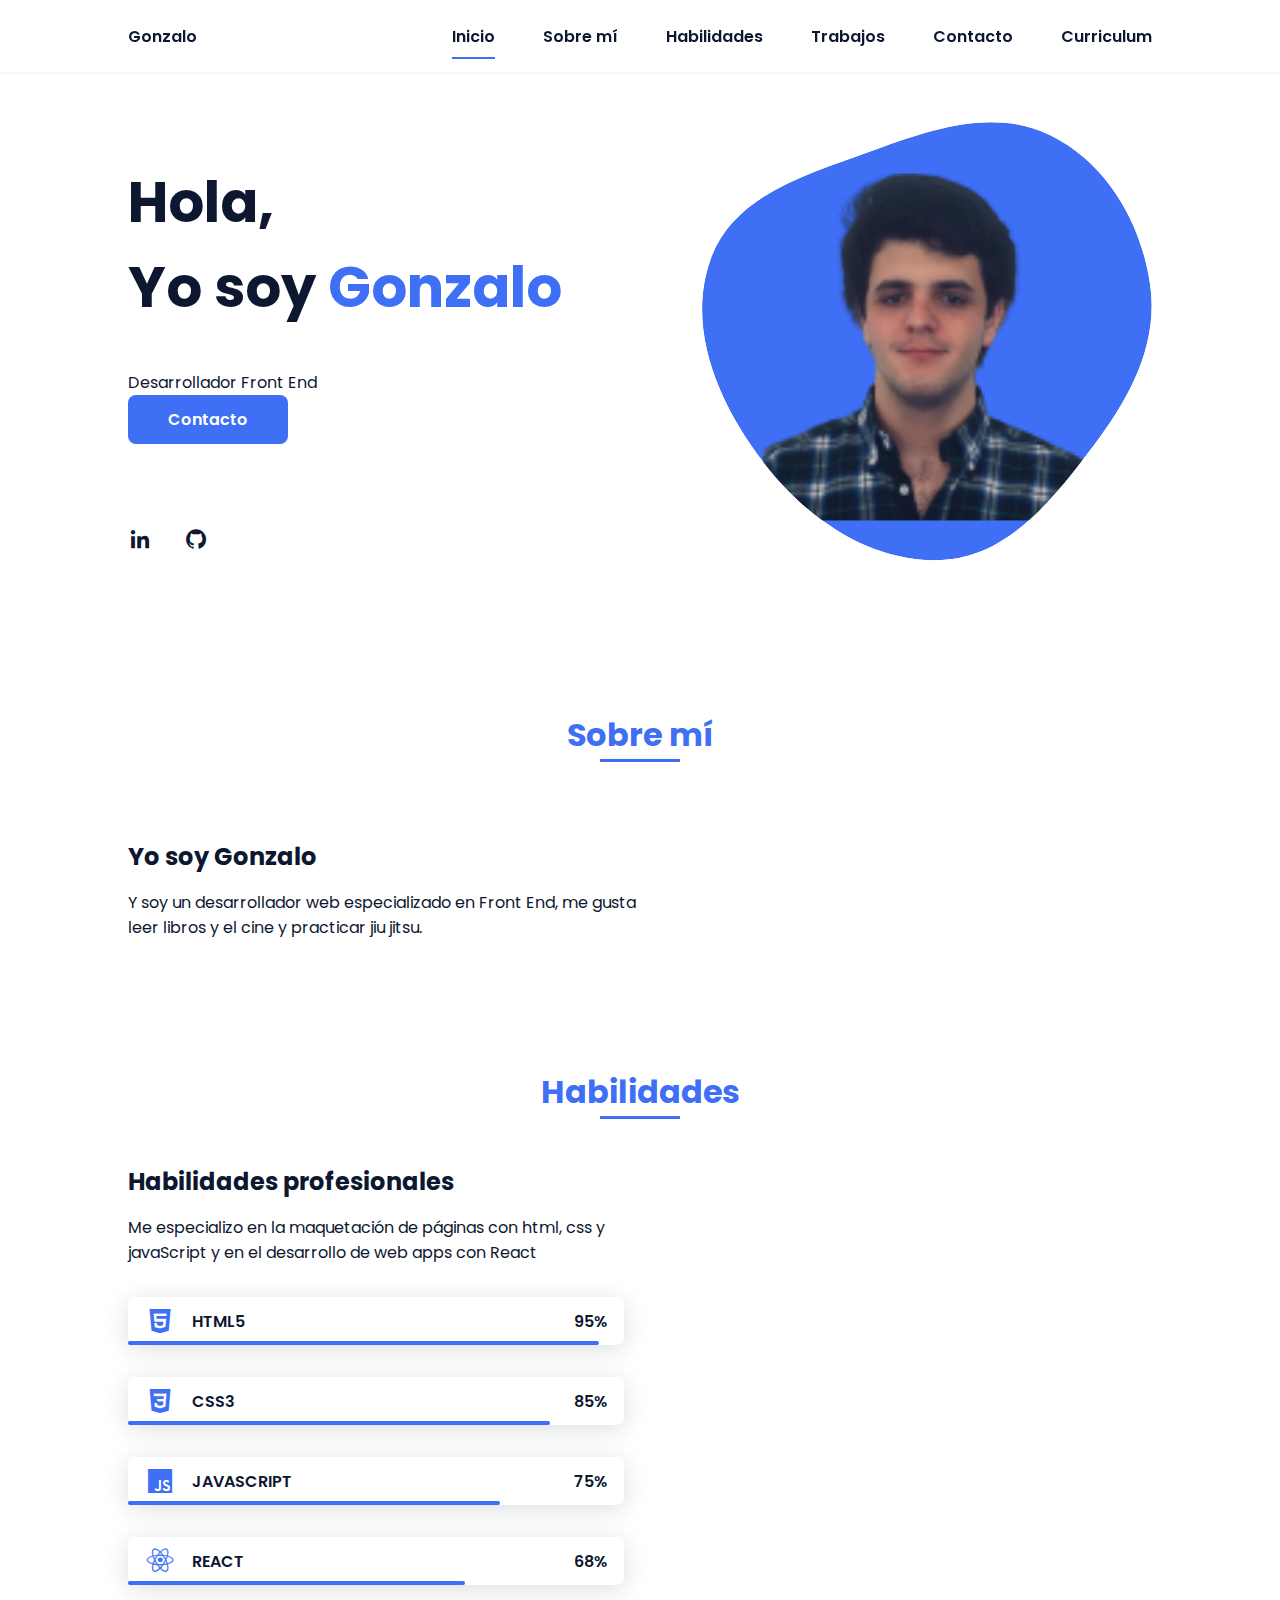
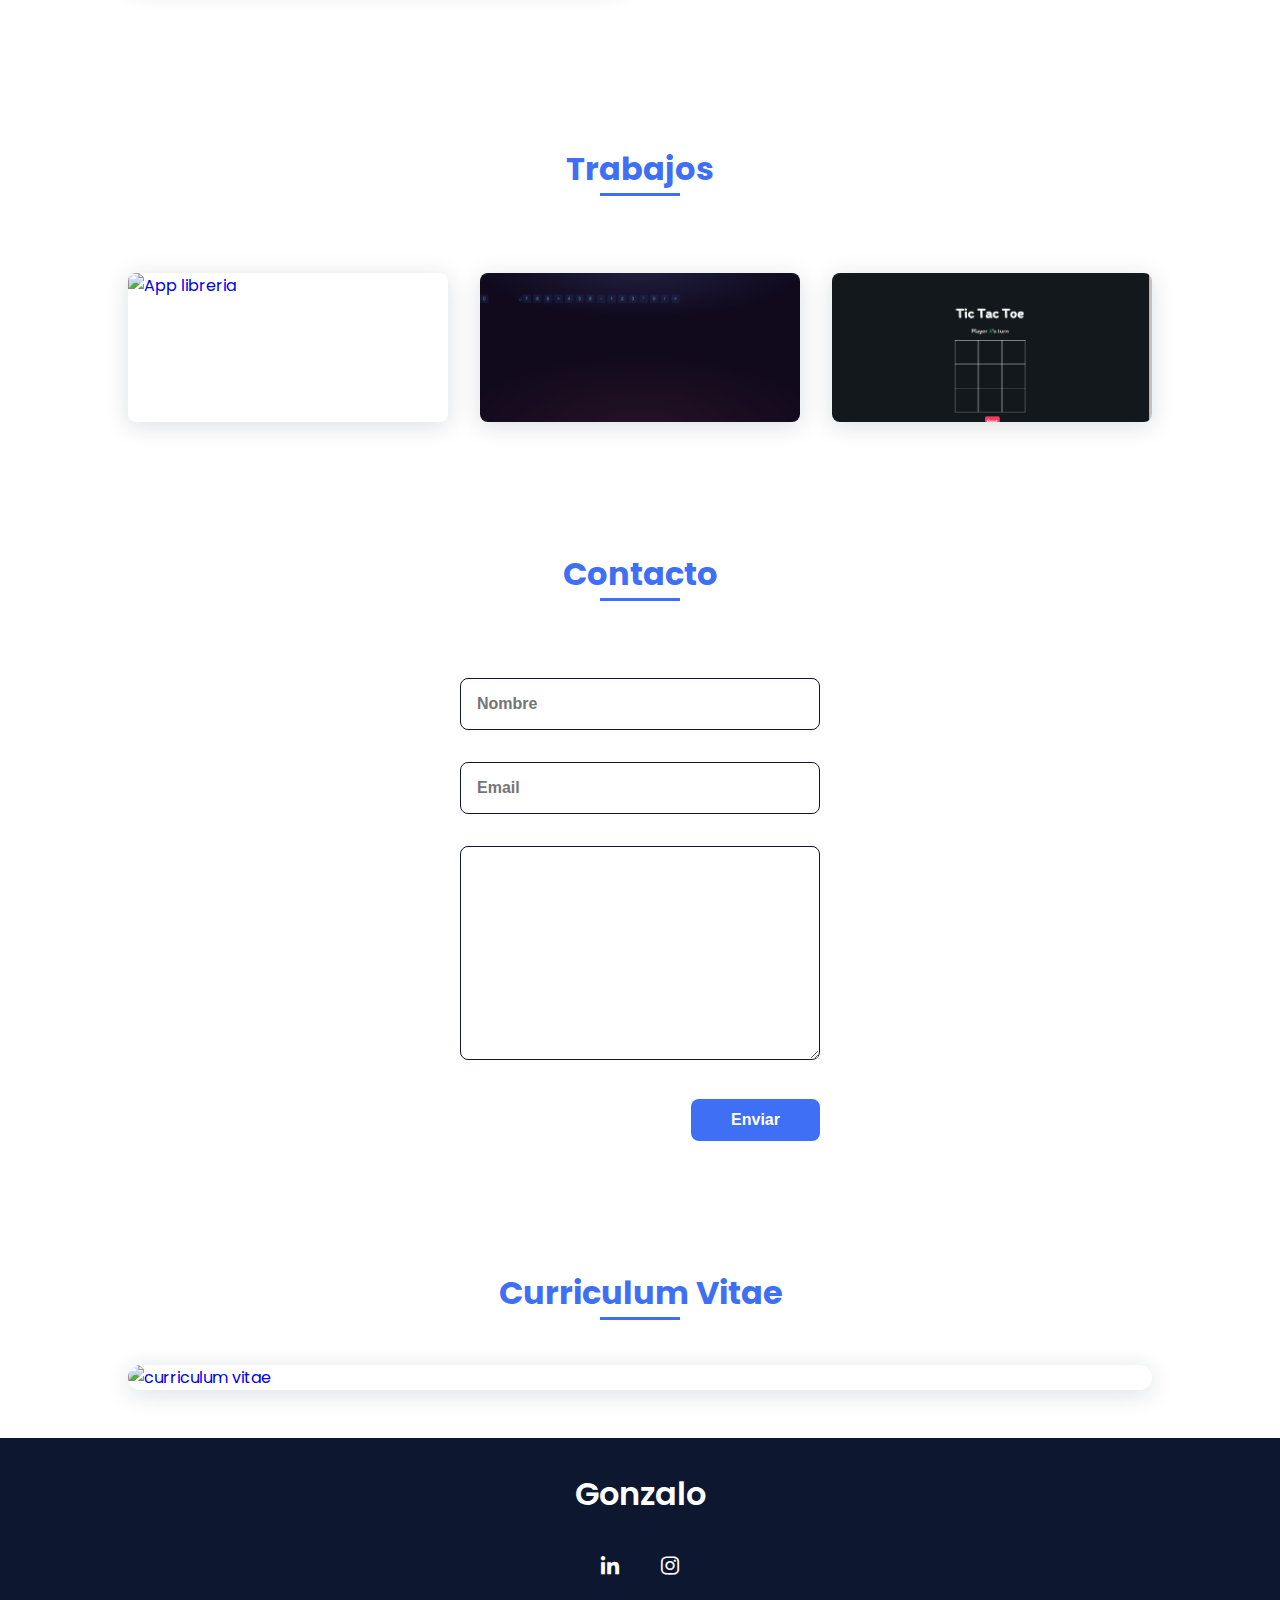
==== index.html @ 21d31436 "Update index.html" ====
<!DOCTYPE html>
<html lang="en">
    <head>
        <meta charset="UTF-8">
        <meta name="viewport" content="width=device-width, initial-scale=1.0">
        <link rel="stylesheet" href="CSS/style.css">
        <link href='https://cdn.jsdelivr.net/npm/boxicons@2.0.5/css/boxicons.min.css' rel='stylesheet'>
        <title>Portfolio Gonzalo Diez</title>
    </head>
    <body>
        <header class="l-header">
            <nav class="nav bd-grid">
                <div>
                    <a href="#" class="nav__logo">Gonzalo</a>
                </div>

                <div class="nav__menu" id="nav-menu">
                    <ul class="nav__list">
                        <li class="nav__item"><a href="#home" class="nav__link active">Inicio</a></li>
                        <li class="nav__item"><a href="#about" class="nav__link">Sobre mí</a></li>
                        <li class="nav__item"><a href="#skills" class="nav__link">Habilidades</a></li>
                        <li class="nav__item"><a href="#work" class="nav__link">Trabajos</a></li>
                        <li class="nav__item"><a href="#contact" class="nav__link">Contacto</a></li>
                        <li class="nav__item"><a href="#curriculum" class="nav__link">Curriculum</a></li>
                    </ul>
                </div>

                <div class="nav__toggle" id="nav-toggle">
                    <i class='bx bx-menu'></i>
                </div>
            </nav>
        </header>

        <main class="l-main">
            <section class="home bd-grid" id="home">
                <div class="home__data">
                    <h1 class="home__title">Hola,<br>Yo soy<span class="home__title-color"> Gonzalo</h1>
                        <p>Desarrollador Front End</p>

                    <a href="#" class="button">Contacto</a>
                </div>

                <div class="home__social">
                    <a href="https://www.linkedin.com/in/gonzalo-juan-diez-7188851a5/" class="home__social-icon"><i class='bx bxl-linkedin'></i></a>
                    <a href="https://github.com/Gonzalo-diez" class="home__social-icon"><i class='bx bxl-github' ></i></a>
                </div>

                <div class="home__img">
                    <svg class="home__blob" viewBox="0 0 479 467">
                        <mask id="mask0" mask-type="alpha">
                            <path d="M9.19024 145.964C34.0253 76.5814 114.865 54.7299 184.111 29.4823C245.804 6.98884 311.86 -14.9503 370.735 14.143C431.207 44.026 467.948 107.508 477.191 174.311C485.897 237.229 454.931 294.377 416.506 344.954C373.74 401.245 326.068 462.801 255.442 466.189C179.416 469.835 111.552 422.137 65.1576 361.805C17.4835 299.81 -17.1617 219.583 9.19024 145.964Z"/>
                        </mask>
                        <g mask="url(#mask0)">
                            <path d="M9.19024 145.964C34.0253 76.5814 114.865 54.7299 184.111 29.4823C245.804 6.98884 311.86 -14.9503 370.735 14.143C431.207 44.026 467.948 107.508 477.191 174.311C485.897 237.229 454.931 294.377 416.506 344.954C373.74 401.245 326.068 462.801 255.442 466.189C179.416 469.835 111.552 422.137 65.1576 361.805C17.4835 299.81 -17.1617 219.583 9.19024 145.964Z"/>
                            <image class="home__blob-img" x="65" y="55" href="../img/perfil-removebg-preview.png"/>
                            <image class="home__blob-img" x="65" y="55" href="./img/perfil-removebg-preview.png"/>
                        </g>
                    </svg>
                </div>
            </section>

            <section class="about section " id="about">
                <h2 class="section-title">Sobre mí</h2>

                <div class="about__container bd-grid"> 
                    <div>
                        <h2 class="about__subtitle">Yo soy Gonzalo</h2>
                        <p class="about__text">Y soy un desarrollador web especializado en Front End, me gusta leer libros y el cine y practicar jiu jitsu.</p>           
                    </div>                                   
                </div>
            </section>

            <section class="skills section" id="skills">
                <h2 class="section-title">Habilidades</h2>

                <div class="skills__container bd-grid">          
                    <div>
                        <h2 class="skills__subtitle">Habilidades profesionales</h2>
                        <p class="skills__text">Me especializo en la maquetación de páginas con html, css y javaScript y en el desarrollo de web apps con React</p>
                        <div class="skills__data">
                            <div class="skills__names">
                                <i class='bx bxl-html5 skills__icon'></i>
                                <span class="skills__name">HTML5</span>
                            </div>
                            <div class="skills__bar skills__html">

                            </div>
                            <div>
                                <span class="skills__percentage">95%</span>
                            </div>
                        </div>
                        <div class="skills__data">
                            <div class="skills__names">
                                <i class='bx bxl-css3 skills__icon'></i>
                                <span class="skills__name">CSS3</span>
                            </div>
                            <div class="skills__bar skills__css">
                                
                            </div>
                            <div>
                                <span class="skills__percentage">85%</span>
                            </div>
                        </div>
                        <div class="skills__data">
                            <div class="skills__names">
                                <i class='bx bxl-javascript skills__icon' ></i>
                                <span class="skills__name">JAVASCRIPT</span>
                            </div>
                            <div class="skills__bar skills__js">
                                
                            </div>
                            <div>
                                <span class="skills__percentage">75%</span>
                            </div>
                        </div>
                        <div class="skills__data">
                            <div class="skills__names">
                                <i class='bx bxl-react skills__icon' ></i>
                                <span class="skills__name">REACT</span>
                            </div>
                            <div class="skills__bar skills__react">
                                
                            </div>
                            <div>
                                <span class="skills__percentage">68%</span>
                            </div>
                        </div>
                    </div>
                    
                    <div>              
                        <img src="assets/img/work3.jpg" alt="" class="skills__img">
                    </div>
                </div>
            </section>

            <section class="work section" id="work">
                <h2 class="section-title">Trabajos</h2>

                <div class="work__container bd-grid">
                    <a href="https://github.com/Gonzalo-diez/proyecto-app-libreria" class="work__img">
                        <img src="./img/gifApp.gif" alt="App libreria">
                    </a>
                    <a href="https://github.com/Gonzalo-diez/calculadora" class="work__img">
                        <img src="./img/calculadora.gif" alt="Calculadora">
                    </a>
                    <a href="https://github.com/Gonzalo-diez/tateti" class="work__img">
                        <img src="./img/tateti.gif" alt="Ta-te-ti">
                    </a>
                </div>
            </section>

            <section class="contact section" id="contact">
                <h2 class="section-title">Contacto</h2>

                <div class="contact__container bd-grid">
                    <form class="contact__form" id="contactForm" action="https://formspree.io/f/mqknrzdb" method="POST">
                        <input id="nombre" name="name" type="text" placeholder="Nombre" class="contact__input" required>
                        <input id="email" name="email" type="mail" placeholder="Email" class="contact__input" required>
                        <textarea name="msgContent" id="msgContent" cols="0" rows="10" class="contact__input" required></textarea>
                        <input type="submit" value="Enviar" class="contact__button button">
                    </form>
                </div>
            </section>

            <section class="curriculum section" id="curriculum">
                <h2 class="section-title">Curriculum Vitae</h2>

                <div class="cv__container bd-grid">
                    <a download="cv" href="./curriculum/CV Gonzalo Diez (5).pdf" class="cv__img">
                        <img src="./img/CV Gonzalo Diez.png" alt="curriculum vitae">
                    </a>
                </div>
            </section>
        </main>

        <footer class="footer">
            <p class="footer__title">Gonzalo</p>
            <div class="footer__social">
                <a href="https://www.linkedin.com/in/gonzalo-juan-diez-7188851a5/" class="footer__icon"><i class="bx bxl-linkedin" ></i></a>
                <a href="https://www.instagram.com/gonzalodiezbuch/?hl=es-la" class="footer__icon"><i class="bx bxl-instagram" ></i></a>
            </div>
        </footer>
    </body>
    <script src="https://unpkg.com/scrollreveal"></script>
    <script src="JS/main.js"></script>
</html>
---- CSS/style.css ----
/*===== GOOGLE FONTS =====*/
@import url("https://fonts.googleapis.com/css2?family=Poppins:wght@400;600;700&display=swap");
/*===== VARIABLES CSS =====*/
:root {
  --header-height: 3rem;
  --font-semi: 600;
  /*===== Colores =====*/
  /*Purpura 260 - Rojo 355 - Azul 224 - Rosa 340*/
  /* HSL color mode */
  --hue-color: 224;
  --first-color: hsl(var(--hue-color), 89%, 60%);
  --second-color: hsl(var(--hue-color), 56%, 12%);
  /*===== Fuente y tipografia =====*/
  --body-font: 'Poppins', sans-serif;
  --big-font-size: 2rem;
  --h2-font-size: 1.25rem;
  --normal-font-size: .938rem;
  --smaller-font-size: .75rem;
  /*===== Margenes =====*/
  --mb-2: 1rem;
  --mb-4: 2rem;
  --mb-5: 2.5rem;
  --mb-6: 3rem;
  /*===== z index =====*/
  --z-back: -10;
  --z-fixed: 100;
}

@media screen and (min-width: 968px) {
  :root {
    --big-font-size: 3.5rem;
    --h2-font-size: 2rem;
    --normal-font-size: 1rem;
    --smaller-font-size: .875rem;
  }
}

/*===== BASE =====*/
*, ::before, ::after {
  box-sizing: border-box;
}

html {
  scroll-behavior: smooth;
}

body {
  margin: var(--header-height) 0 0 0;
  font-family: var(--body-font);
  font-size: var(--normal-font-size);
  color: var(--second-color);
}

h1, h2, p {
  margin: 0;
}

ul {
  margin: 0;
  padding: 0;
  list-style: none;
}

a {
  text-decoration: none;
}

img {
  max-width: 100%;
  height: auto;
  display: block;
}

/*===== CLASS CSS ===== */
.section-title {
  position: relative;
  font-size: var(--h2-font-size);
  color: var(--first-color);
  margin-top: var(--mb-2);
  margin-bottom: var(--mb-4);
  text-align: center;
}

.section-title::after {
  position: absolute;
  content: '';
  width: 64px;
  height: 0.18rem;
  left: 0;
  right: 0;
  margin: auto;
  top: 2rem;
  background-color: var(--first-color);
}

.section {
  padding-top: 3rem;
  padding-bottom: 2rem;
}

/*===== LAYOUT =====*/
.bd-grid {
  max-width: 1024px;
  display: grid;
  margin-left: var(--mb-2);
  margin-right: var(--mb-2);
}

.l-header {
  width: 100%;
  position: fixed;
  top: 0;
  left: 0;
  z-index: var(--z-fixed);
  background-color: #fff;
  box-shadow: 0 1px 4px rgba(146, 161, 176, 0.15);
}

/*===== NAV =====*/
.nav {
  height: var(--header-height);
  display: flex;
  justify-content: space-between;
  align-items: center;
  font-weight: var(--font-semi);
}

@media screen and (max-width: 767px) {
  .nav__menu {
    position: fixed;
    top: var(--header-height);
    right: -100%;
    width: 80%;
    height: 100%;
    padding: 2rem;
    background-color: var(--second-color);
    transition: .5s;
  }
}

.nav__item {
  margin-bottom: var(--mb-4);
}

.nav__link {
  position: relative;
  color: #fff;
}

.nav__link:hover {
  position: relative;
}

.nav__link:hover::after {
  position: absolute;
  content: '';
  width: 100%;
  height: 0.18rem;
  left: 0;
  top: 2rem;
  background-color: var(--first-color);
}

.nav__logo {
  color: var(--second-color);
}

.nav__toggle {
  color: var(--second-color);
  font-size: 1.5rem;
  cursor: pointer;
}

/*Active menu*/
.active::after {
  position: absolute;
  content: '';
  width: 100%;
  height: 0.18rem;
  left: 0;
  top: 2rem;
  background-color: var(--first-color);
}

/*=== Show menu ===*/
.show {
  right: 0;
}

/*===== HOME =====*/
.home {
  position: relative;
  row-gap: 5rem;
  padding: 4rem 0 5rem;
}

.home__data {
  align-self: center;
}

.home__title {
  font-size: var(--big-font-size);
  margin-bottom: var(--mb-5);
}

.home__title-color {
  color: var(--first-color);
}

.home__social {
  display: flex;
  flex-direction: column;
}

.home__social-icon {
  width: max-content;
  margin-bottom: var(--mb-2);
  font-size: 1.5rem;
  color: var(--second-color);
}

.home__social-icon:hover {
  color: var(--first-color);
}

.home__img {
  position: absolute;
  right: 0;
  bottom: 0;
  width: 260px;
}

.home__blob {
  fill: var(--first-color);
}

.home__blob-img {
  width: 360px;
}

/*BUTTONS*/
.button {
  display: inline-block;
  background-color: var(--first-color);
  color: #fff;
  padding: .75rem 2.5rem;
  font-weight: var(--font-semi);
  border-radius: .5rem;
  transition: .3s;
}

.button:hover {
  box-shadow: 0px 10px 36px rgba(0, 0, 0, 0.15);
}

/* ===== ABOUT =====*/
.about__container {
  row-gap: 2rem;
  text-align: center;
}

.about__subtitle {
  margin-bottom: var(--mb-2);
}

/* ===== SKILLS =====*/
.skills__container {
  row-gap: 2rem;
  text-align: center;
}

.skills__subtitle {
  margin-bottom: var(--mb-2);
}

.skills__text {
  margin-bottom: var(--mb-4);
}

.skills__data {
  display: flex;
  justify-content: space-between;
  align-items: center;
  position: relative;
  font-weight: var(--font-semi);
  padding: .5rem 1rem;
  margin-bottom: var(--mb-4);
  border-radius: .5rem;
  box-shadow: 0px 4px 25px rgba(14, 36, 49, 0.15);
}

.skills__icon {
  font-size: 2rem;
  margin-right: var(--mb-2);
  color: var(--first-color);
}

.skills__names {
  display: flex;
  align-items: center;
}

.skills__bar {
  position: absolute;
  left: 0;
  bottom: 0;
  background-color: var(--first-color);
  height: .25rem;
  border-radius: .5rem;
  z-index: var(--z-back);
}

.skills__html {
  width: 95%;
}

.skills__css {
  width: 85%;
}

.skills__js {
  width: 75%;
}

.skills__react {
  width: 68%;
}

.skills__img {
  border-radius: .5rem;
}

/* ===== WORK =====*/
.work__container {
  row-gap: 2rem;
}

.work__img {
  box-shadow: 0px 4px 25px rgba(14, 36, 49, 0.15);
  border-radius: .5rem;
  overflow: hidden;
}

.work__img img {
  transition: 1s;
}

.work__img img:hover {
  transform: scale(1.1);
}

/* ===== CONTACTO ====*/
.contact__input {
  width: 100%;
  font-size: var(--normal-font-size);
  font-weight: var(--font-semi);
  padding: 1rem;
  border-radius: .5rem;
  border: 1.5px solid var(--second-color);
  outline: none;
  margin-bottom: var(--mb-4);
}

.contact__button {
  display: block;
  border: none;
  outline: none;
  font-size: var(--normal-font-size);
  cursor: pointer;
  margin-left: auto;
}

/* ===== CURRICULUM =====*/
.cv__container {
  row-gap: 2rem;
}

.cv__img img {
  box-shadow: 0px 4px 25px rgba(14, 36, 49, 0.15);
  border-radius: .8rem;
  overflow: hidden;
  transition: 1s;
  display: block;
  margin-left: auto;
  margin-right: auto;
}

.cv__img img:hover {
  transform: scale(1.1);
}

/* ===== FOOTER =====*/
.footer {
  background-color: var(--second-color);
  color: #fff;
  text-align: center;
  font-weight: var(--font-semi);
  padding: 2rem 0;
}

.footer__title {
  font-size: 2rem;
  margin-bottom: var(--mb-4);
}

.footer__social {
  margin-bottom: var(--mb-4);
}

.footer__icon {
  font-size: 1.5rem;
  color: #fff;
  margin: 0 var(--mb-2);
}

.footer__copy {
  font-size: var(--smaller-font-size);
}

/* ===== MEDIA QUERIES=====*/
@media screen and (max-width: 320px) {
  .home {
    row-gap: 2rem;
  }
  .home__img {
    width: 200px;
  }
}

@media screen and (min-width: 576px) {
  .home {
    padding: 4rem 0 2rem;
  }
  .home__social {
    padding-top: 0;
    padding-bottom: 2.5rem;
    flex-direction: row;
    align-self: flex-end;
  }
  .home__social-icon {
    margin-bottom: 0;
    margin-right: var(--mb-4);
  }
  .home__img {
    width: 300px;
    bottom: 25%;
  }
  .about__container {
    grid-template-columns: repeat(2, 1fr);
    align-items: center;
    text-align: initial;
  }
  .skills__container {
    grid-template-columns: .7fr;
    justify-content: center;
    column-gap: 1rem;
  }
  .work__container {
    grid-template-columns: repeat(2, 1fr);
    column-gap: 2rem;
    padding-top: 2rem;
  }
  .contact__form {
    width: 360px;
    padding-top: 2rem;
  }
  .contact__container {
    justify-items: center;
  }
}

@media screen and (min-width: 768px) {
  body {
    margin: 0;
  }
  .section {
    padding-top: 4rem;
    padding-bottom: 3rem;
  }
  .section-title {
    margin-bottom: var(--mb-6);
  }
  .section-title::after {
    width: 80px;
    top: 3rem;
  }
  .nav {
    height: calc(var(--header-height) + 1.5rem);
  }
  .nav__list {
    display: flex;
    padding-top: 0;
  }
  .nav__item {
    margin-left: var(--mb-6);
    margin-bottom: 0;
  }
  .nav__toggle {
    display: none;
  }
  .nav__link {
    color: var(--second-color);
  }
  .home {
    padding: 8rem 0 2rem;
  }
  .home__img {
    width: 400px;
    bottom: 10%;
  }
  .about__container {
    padding-top: 2rem;
  }
  .skills__container {
    grid-template-columns: repeat(2, 1fr);
    column-gap: 2rem;
    align-items: center;
    text-align: initial;
  }
  .work__container {
    grid-template-columns: repeat(3, 1fr);
    column-gap: 2rem;
  }
}

@media screen and (min-width: 992px) {
  .bd-grid {
    margin-left: auto;
    margin-right: auto;
  }
  .home {
    padding: 10rem 0 2rem;
  }
  .home__img {
    width: 450px;
  }
}
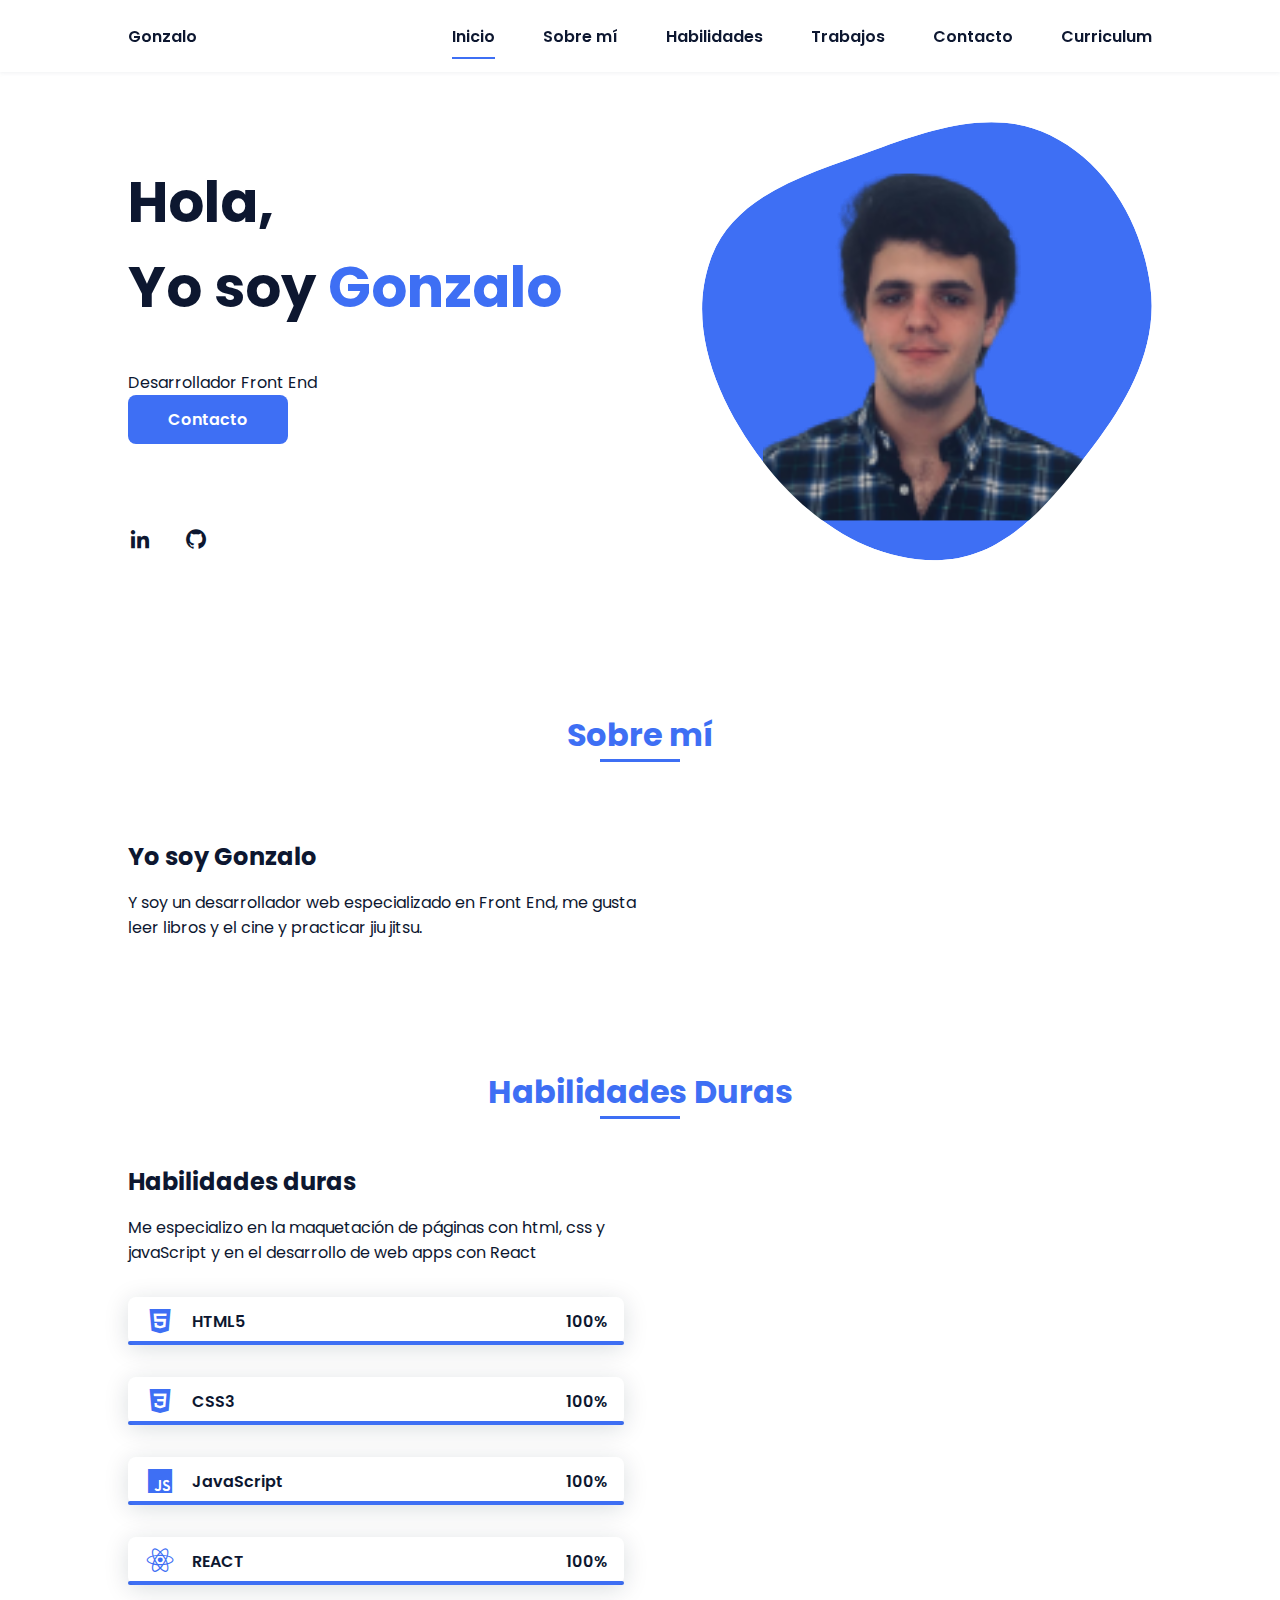
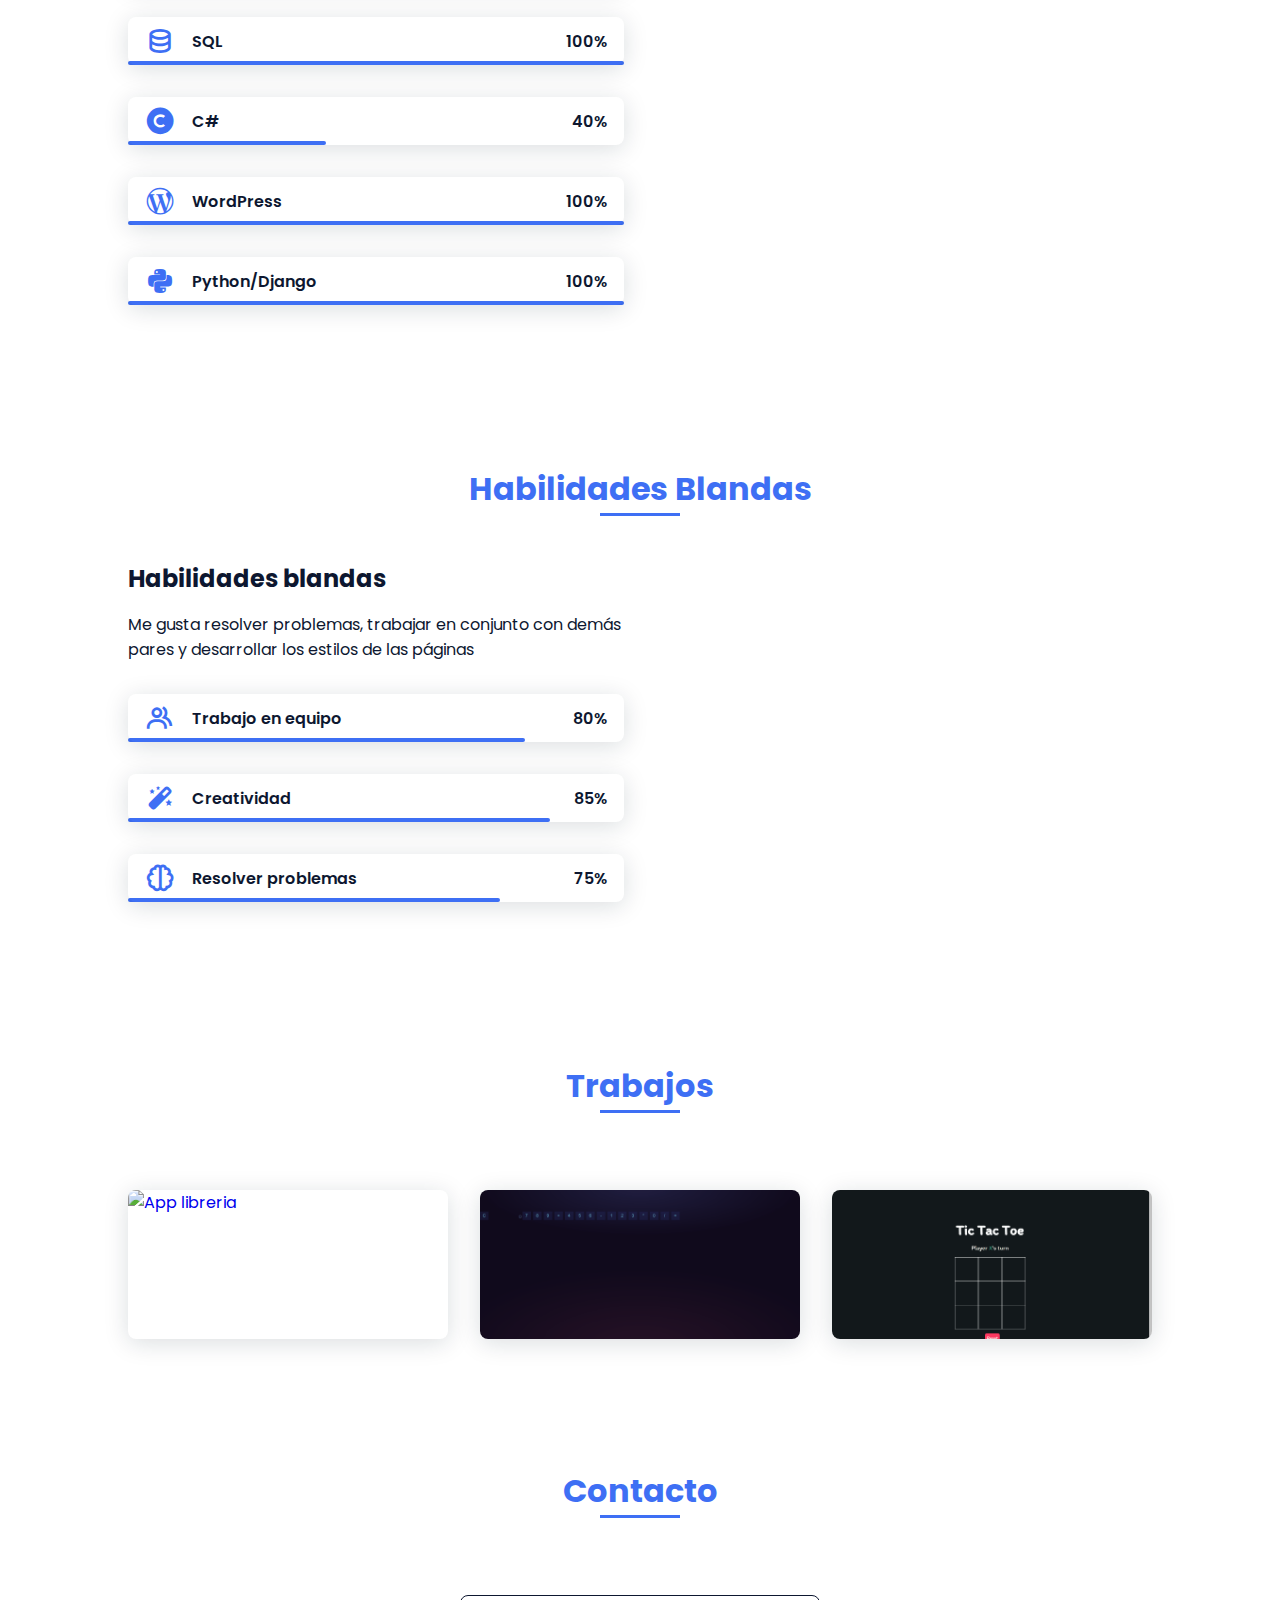
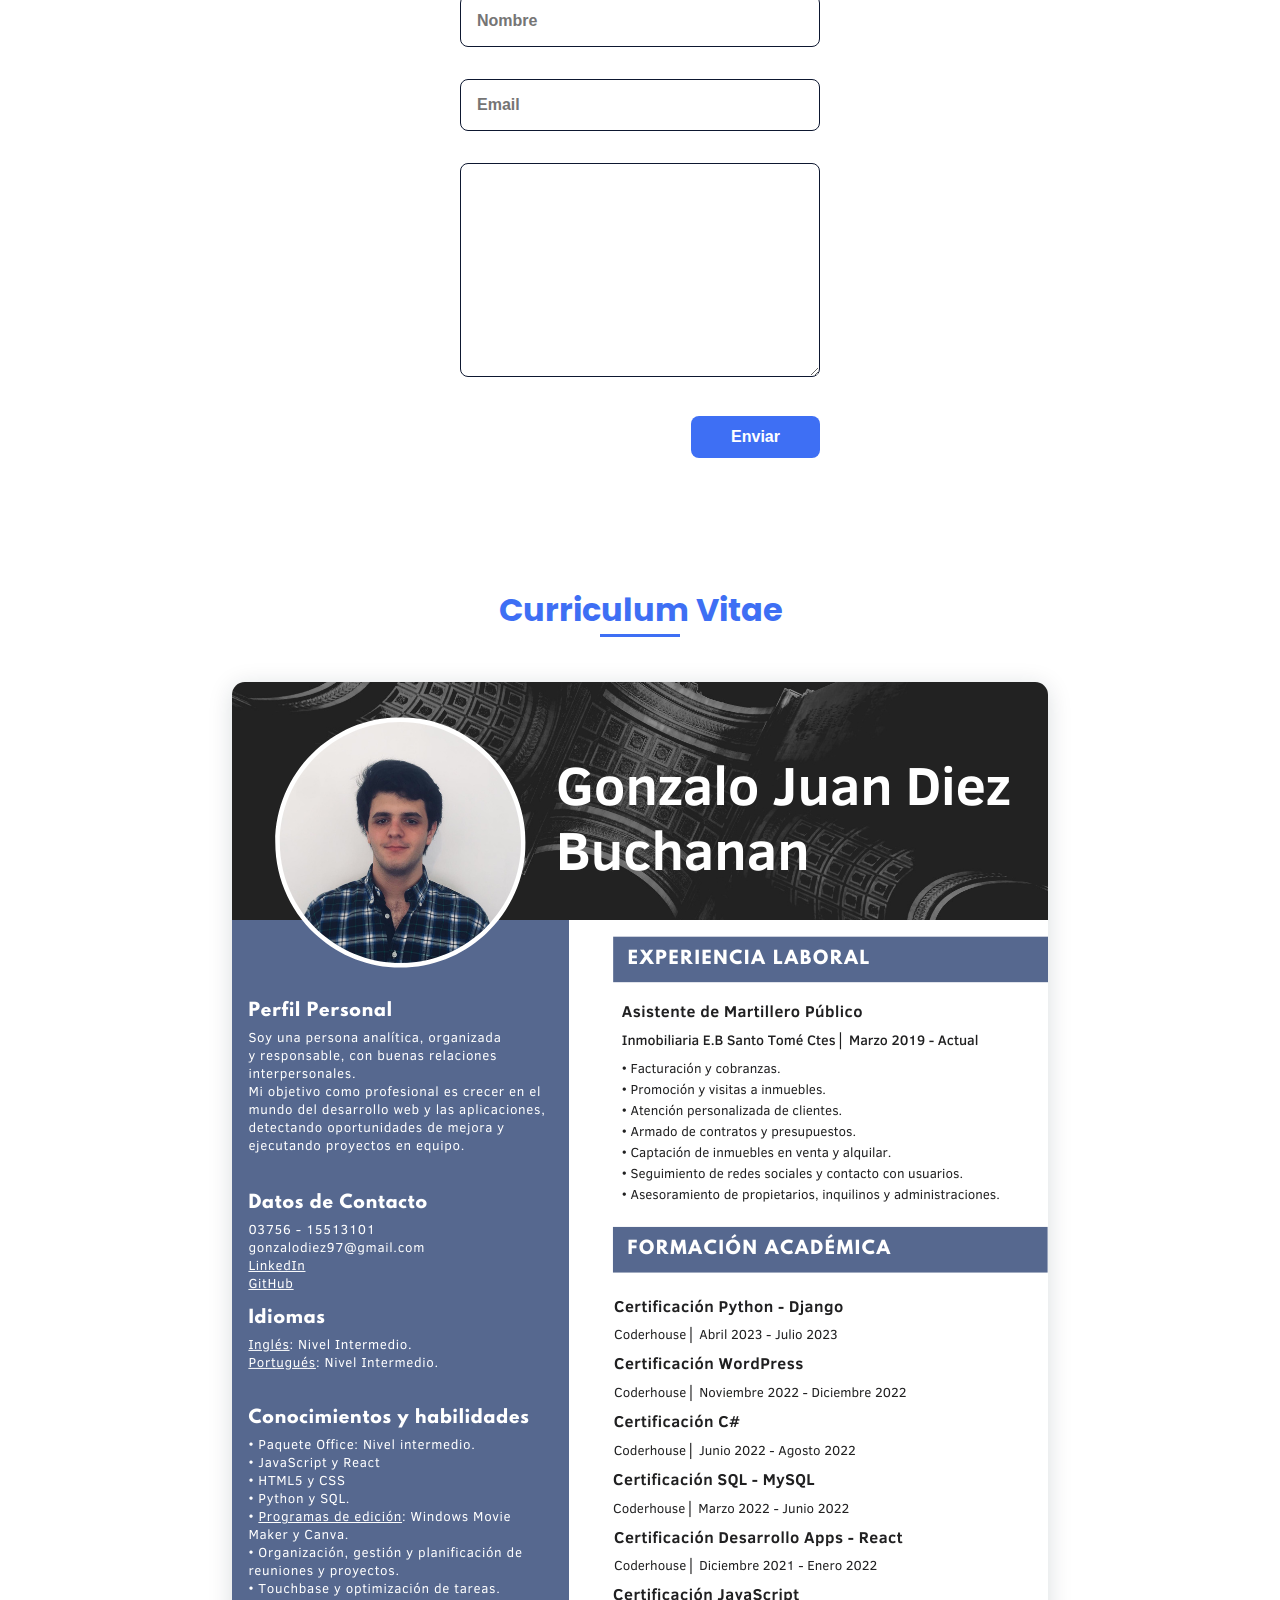
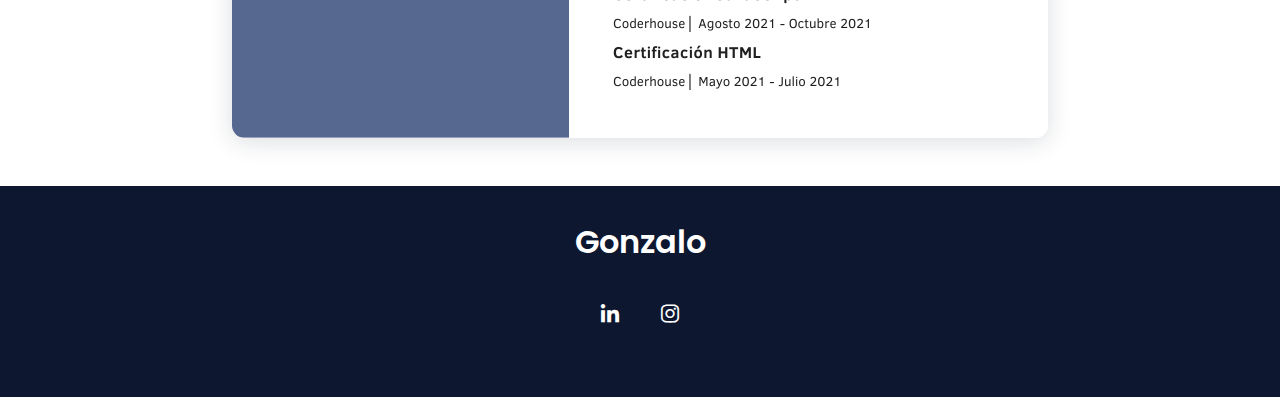
==== commit d6fb5558: "Nuevos cambios" ====
--- a/index.html
+++ b/index.html
@@ -4,7 +4,7 @@
         <meta charset="UTF-8">
         <meta name="viewport" content="width=device-width, initial-scale=1.0">
         <link rel="stylesheet" href="CSS/style.css">
-        <link href='https://cdn.jsdelivr.net/npm/boxicons@2.0.5/css/boxicons.min.css' rel='stylesheet'>
+        <link href='https://unpkg.com/boxicons@2.1.4/css/boxicons.min.css' rel='stylesheet'>
         <title>Portfolio Gonzalo Diez</title>
     </head>
     <body>
@@ -70,23 +70,23 @@
                 </div>
             </section>
 
-            <section class="skills section" id="skills">
-                <h2 class="section-title">Habilidades</h2>
+            <section class="skills section" id="skills hard-skills">
+                <h2 class="section-title">Habilidades Duras</h2>
 
                 <div class="skills__container bd-grid">          
                     <div>
-                        <h2 class="skills__subtitle">Habilidades profesionales</h2>
+                        <h2 class="skills__subtitle">Habilidades duras</h2>
                         <p class="skills__text">Me especializo en la maquetación de páginas con html, css y javaScript y en el desarrollo de web apps con React</p>
                         <div class="skills__data">
                             <div class="skills__names">
                                 <i class='bx bxl-html5 skills__icon'></i>
                                 <span class="skills__name">HTML5</span>
                             </div>
-                            <div class="skills__bar skills__html">
-
-                            </div>
-                            <div>
-                                <span class="skills__percentage">95%</span>
+                            <div class="skills__bar skills__full">
+
+                            </div>
+                            <div>
+                                <span class="skills__percentage">100%</span>
                             </div>
                         </div>
                         <div class="skills__data">
@@ -94,23 +94,23 @@
                                 <i class='bx bxl-css3 skills__icon'></i>
                                 <span class="skills__name">CSS3</span>
                             </div>
-                            <div class="skills__bar skills__css">
-                                
-                            </div>
-                            <div>
-                                <span class="skills__percentage">85%</span>
+                            <div class="skills__bar skills__full">
+                                
+                            </div>
+                            <div>
+                                <span class="skills__percentage">100%</span>
                             </div>
                         </div>
                         <div class="skills__data">
                             <div class="skills__names">
                                 <i class='bx bxl-javascript skills__icon' ></i>
-                                <span class="skills__name">JAVASCRIPT</span>
-                            </div>
-                            <div class="skills__bar skills__js">
-                                
-                            </div>
-                            <div>
-                                <span class="skills__percentage">75%</span>
+                                <span class="skills__name">JavaScript</span>
+                            </div>
+                            <div class="skills__bar skills__full">
+                                
+                            </div>
+                            <div>
+                                <span class="skills__percentage">100%</span>
                             </div>
                         </div>
                         <div class="skills__data">
@@ -118,17 +118,108 @@
                                 <i class='bx bxl-react skills__icon' ></i>
                                 <span class="skills__name">REACT</span>
                             </div>
-                            <div class="skills__bar skills__react">
-                                
-                            </div>
-                            <div>
-                                <span class="skills__percentage">68%</span>
+                            <div class="skills__bar skills__full">
+                                
+                            </div>
+                            <div>
+                                <span class="skills__percentage">100%</span>
+                            </div>
+                        </div>
+                        <div class="skills__data">
+                            <div class="skills__names">
+                                <i class='bx bx-data skills__icon' ></i>
+                                <span class="skills__name">SQL</span>
+                            </div>
+                            <div class="skills__bar skills__full">
+                                
+                            </div>
+                            <div>
+                                <span class="skills__percentage">100%</span>
+                            </div>
+                        </div>
+                        <div class="skills__data">
+                            <div class="skills__names">
+                                <i class='bx bxs-copyright skills__icon' ></i>
+                                <span class="skills__name">C#</span>
+                            </div>
+                            <div class="skills__bar skills__c">
+                                
+                            </div>
+                            <div>
+                                <span class="skills__percentage">40%</span>
+                            </div>
+                        </div>
+                        <div class="skills__data">
+                            <div class="skills__names">
+                                <i class='bx bxl-wordpress skills__icon' ></i>
+                                <span class="skills__name">WordPress</span>
+                            </div>
+                            <div class="skills__bar skills__full">
+                                
+                            </div>
+                            <div>
+                                <span class="skills__percentage">100%</span>
+                            </div>
+                        </div>
+                        <div class="skills__data">
+                            <div class="skills__names">
+                                <i class='bx bxl-python skills__icon' ></i>
+                                <span class="skills__name">Python/Django</span>
+                            </div>
+                            <div class="skills__bar skills__full">
+                                
+                            </div>
+                            <div>
+                                <span class="skills__percentage">100%</span>
                             </div>
                         </div>
                     </div>
-                    
-                    <div>              
-                        <img src="assets/img/work3.jpg" alt="" class="skills__img">
+                </div>
+            </section>
+
+            <section class="skills section" id="skills soft-skills">
+                <h2 class="section-title">Habilidades Blandas</h2>
+
+                <div class="skills__container bd-grid">          
+                    <div>
+                        <h2 class="skills__subtitle">Habilidades blandas</h2>
+                        <p class="skills__text">Me gusta resolver problemas, trabajar en conjunto con demás pares y desarrollar los estilos de las páginas</p>
+                        <div class="skills__data">
+                            <div class="skills__names">
+                                <i class='bx bx-group skills__icon'></i>
+                                <span class="skills__name">Trabajo en equipo</span>
+                            </div>
+                            <div class="skills__bar skills__team">
+
+                            </div>
+                            <div>
+                                <span class="skills__percentage">80%</span>
+                            </div>
+                        </div>
+                        <div class="skills__data">
+                            <div class="skills__names">
+                                <i class='bx bxs-magic-wand skills__icon'></i>
+                                <span class="skills__name">Creatividad</span>
+                            </div>
+                            <div class="skills__bar skills__creativity">
+
+                            </div>
+                            <div>
+                                <span class="skills__percentage">85%</span>
+                            </div>
+                        </div>
+                        <div class="skills__data">
+                            <div class="skills__names">
+                                <i class='bx bx-brain skills__icon'></i>
+                                <span class="skills__name">Resolver problemas</span>
+                            </div>
+                            <div class="skills__bar skills__solve">
+
+                            </div>
+                            <div>
+                                <span class="skills__percentage">75%</span>
+                            </div>
+                        </div>
                     </div>
                 </div>
             </section>
@@ -166,8 +257,8 @@
                 <h2 class="section-title">Curriculum Vitae</h2>
 
                 <div class="cv__container bd-grid">
-                    <a download="cv" href="./curriculum/CV Gonzalo Diez (5).pdf" class="cv__img">
-                        <img src="./img/CV Gonzalo Diez.png" alt="curriculum vitae">
+                    <a download="cv" href="./curriculum/CV Gonzalo Diez.pdf" class="cv__img">
+                        <img src="./img/CV Gonzalo Diez (1).png" alt="curriculum vitae">
                     </a>
                 </div>
             </section>
--- a/CSS/style.css
+++ b/CSS/style.css
@@ -310,24 +310,24 @@
   z-index: var(--z-back);
 }
 
-.skills__html {
-  width: 95%;
-}
-
-.skills__css {
+.skills__full {
+  width: 100%;
+}
+
+.skills__c {
+  width: 40%;
+}
+
+.skills__team {
+  width: 80%;
+}
+
+.skills__creativity {
   width: 85%;
 }
 
-.skills__js {
+.skills__solve {
   width: 75%;
-}
-
-.skills__react {
-  width: 68%;
-}
-
-.skills__img {
-  border-radius: .5rem;
 }
 
 /* ===== WORK =====*/
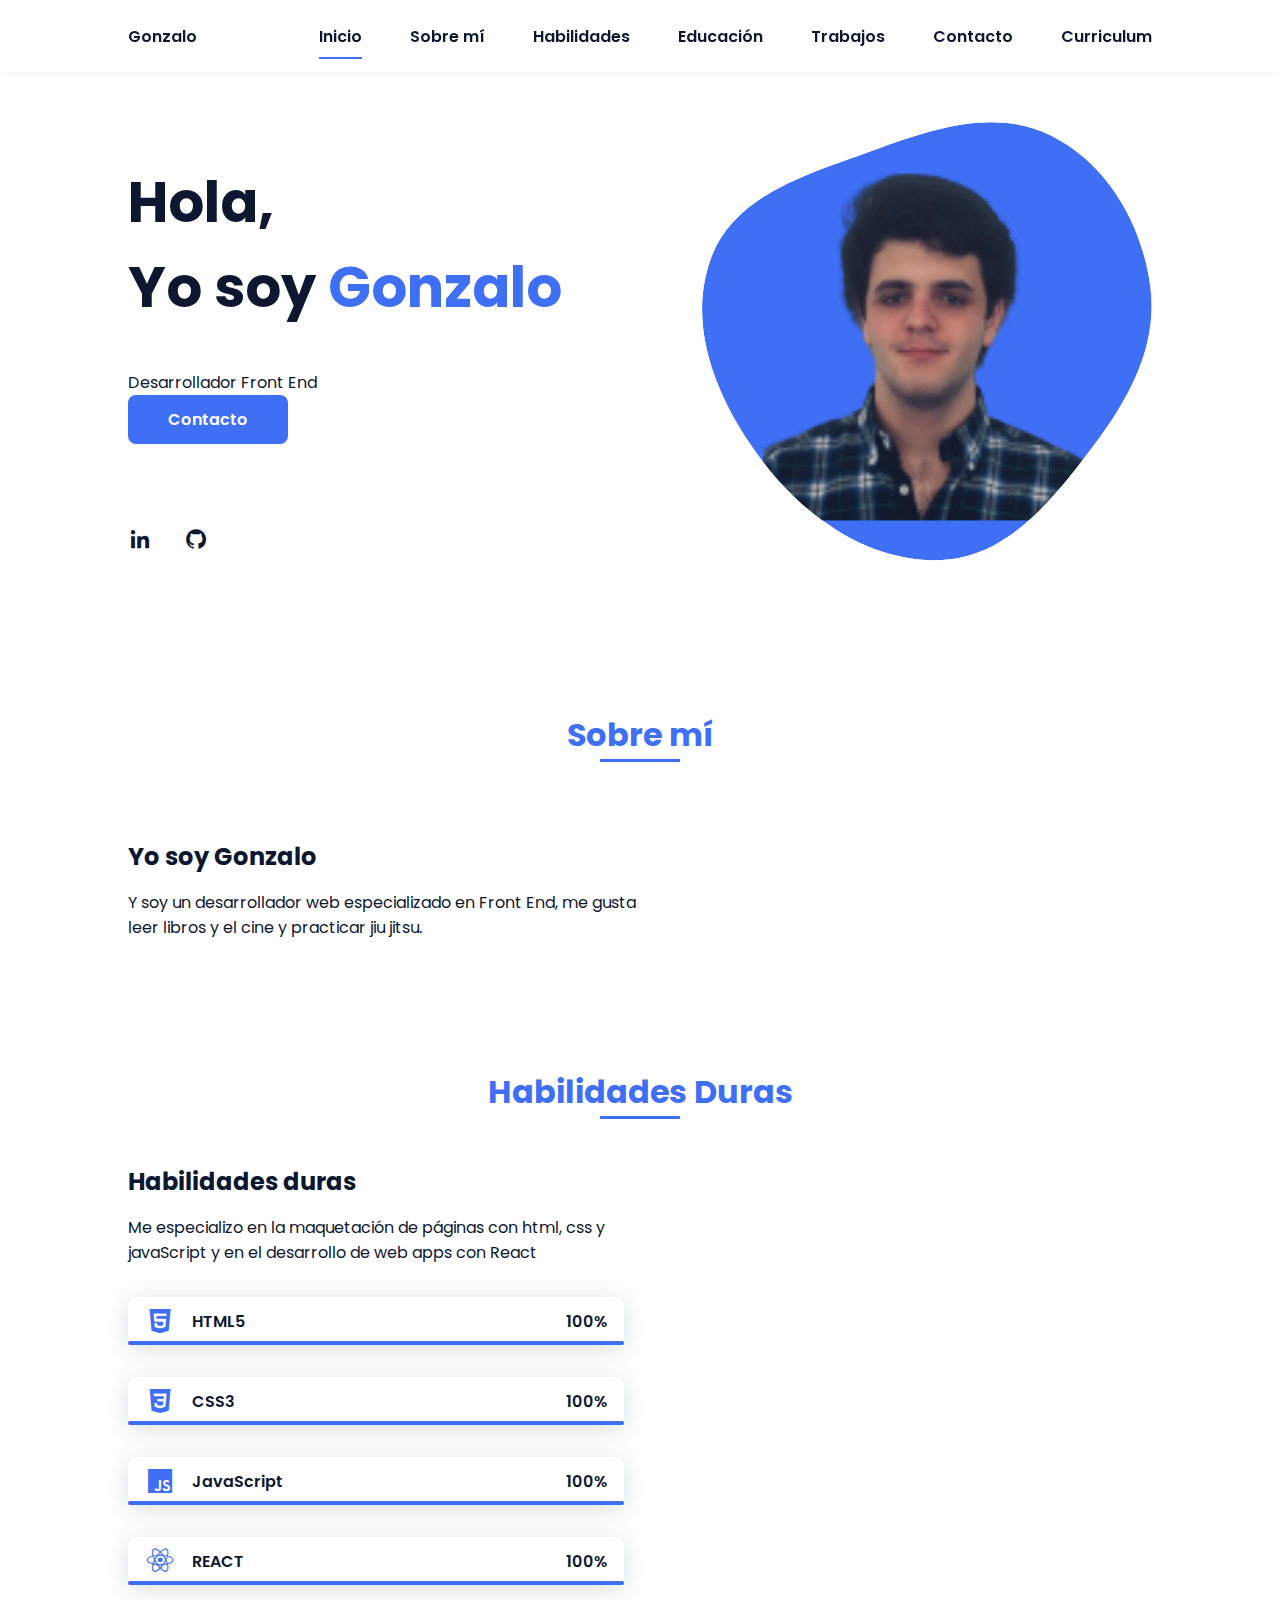
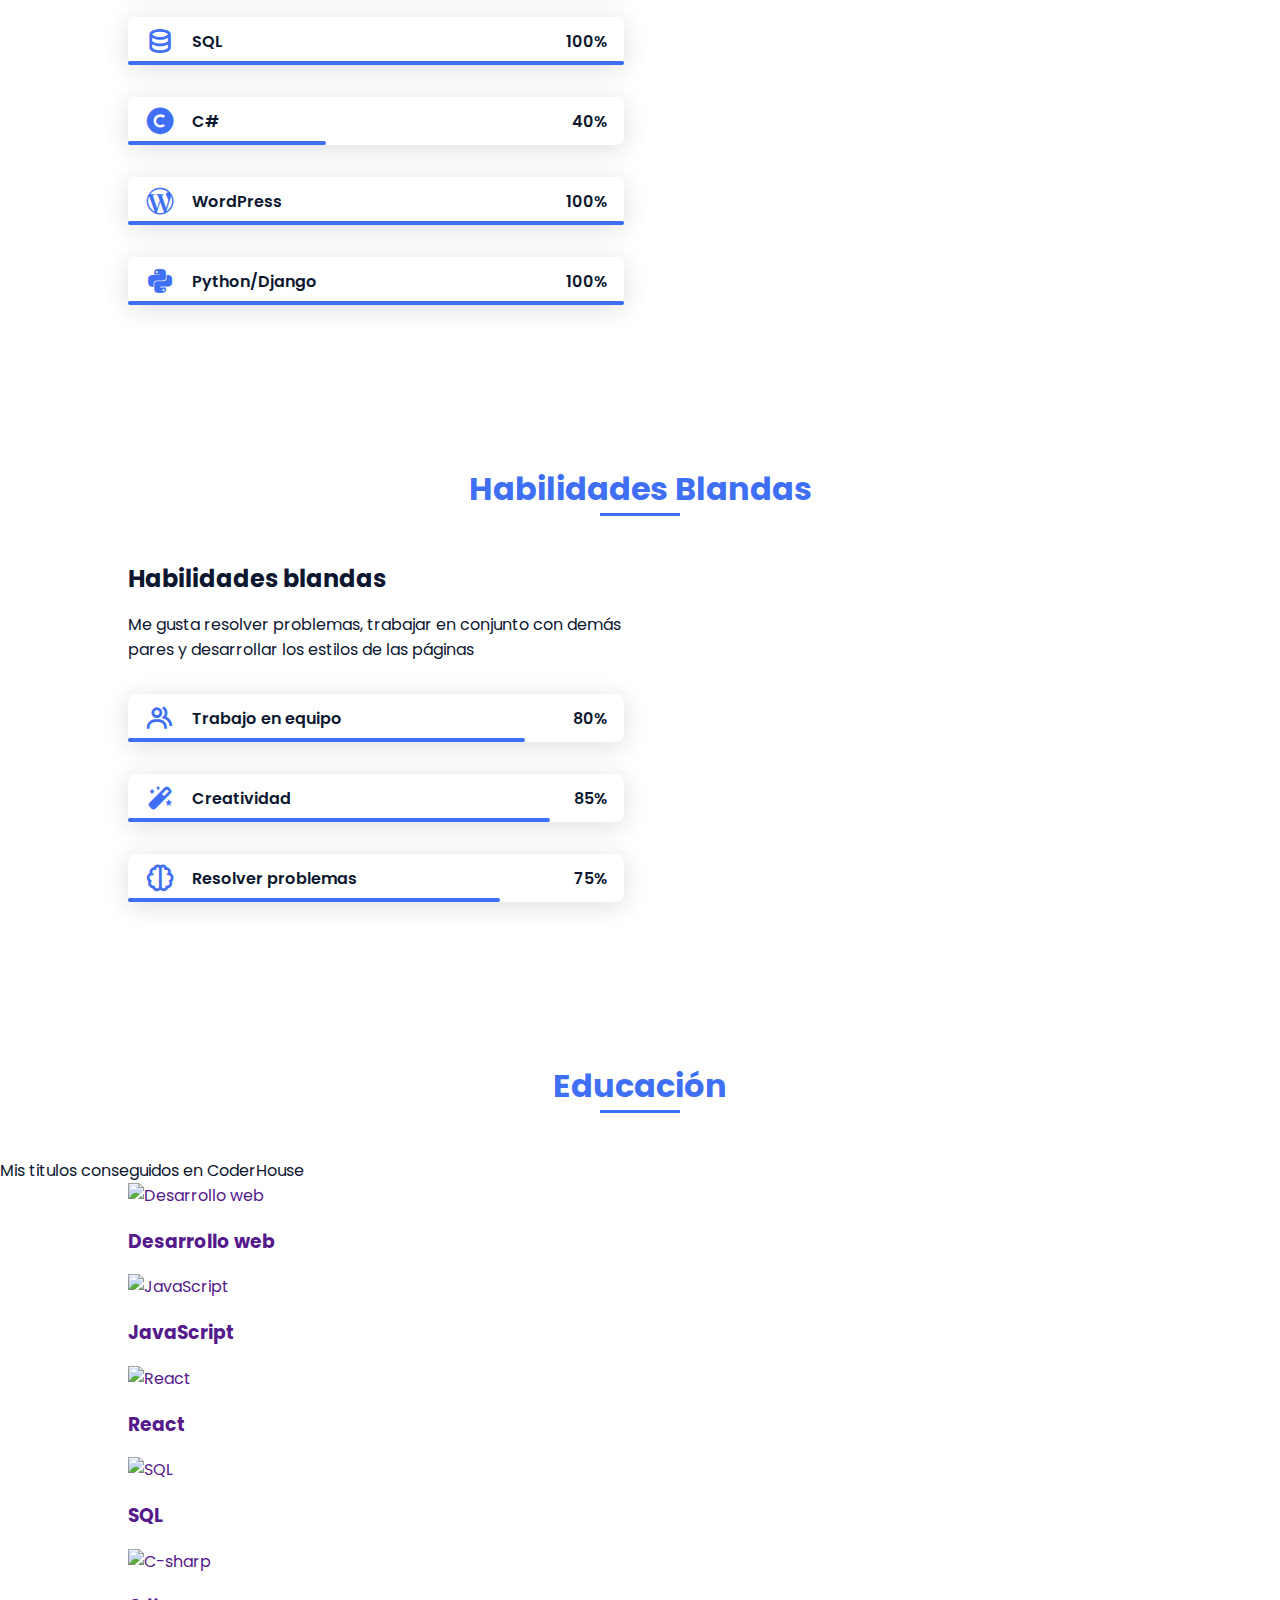
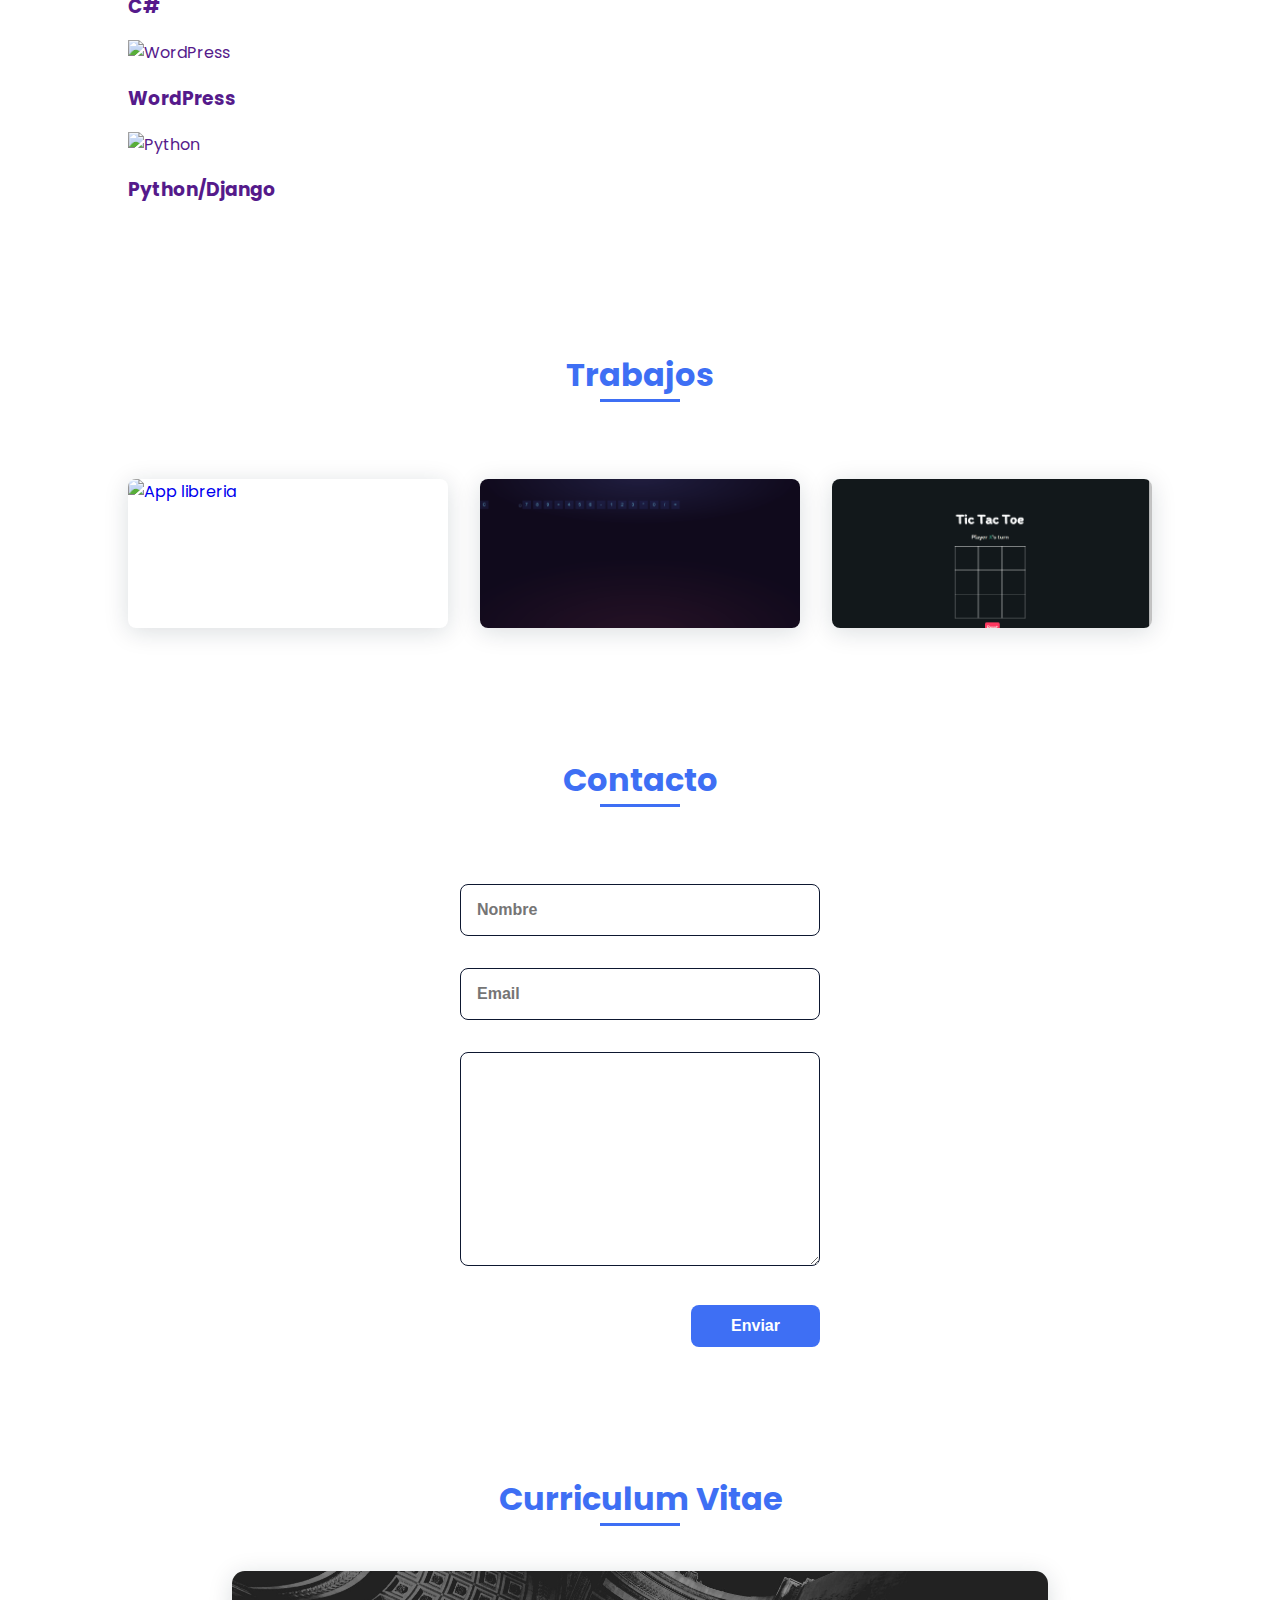
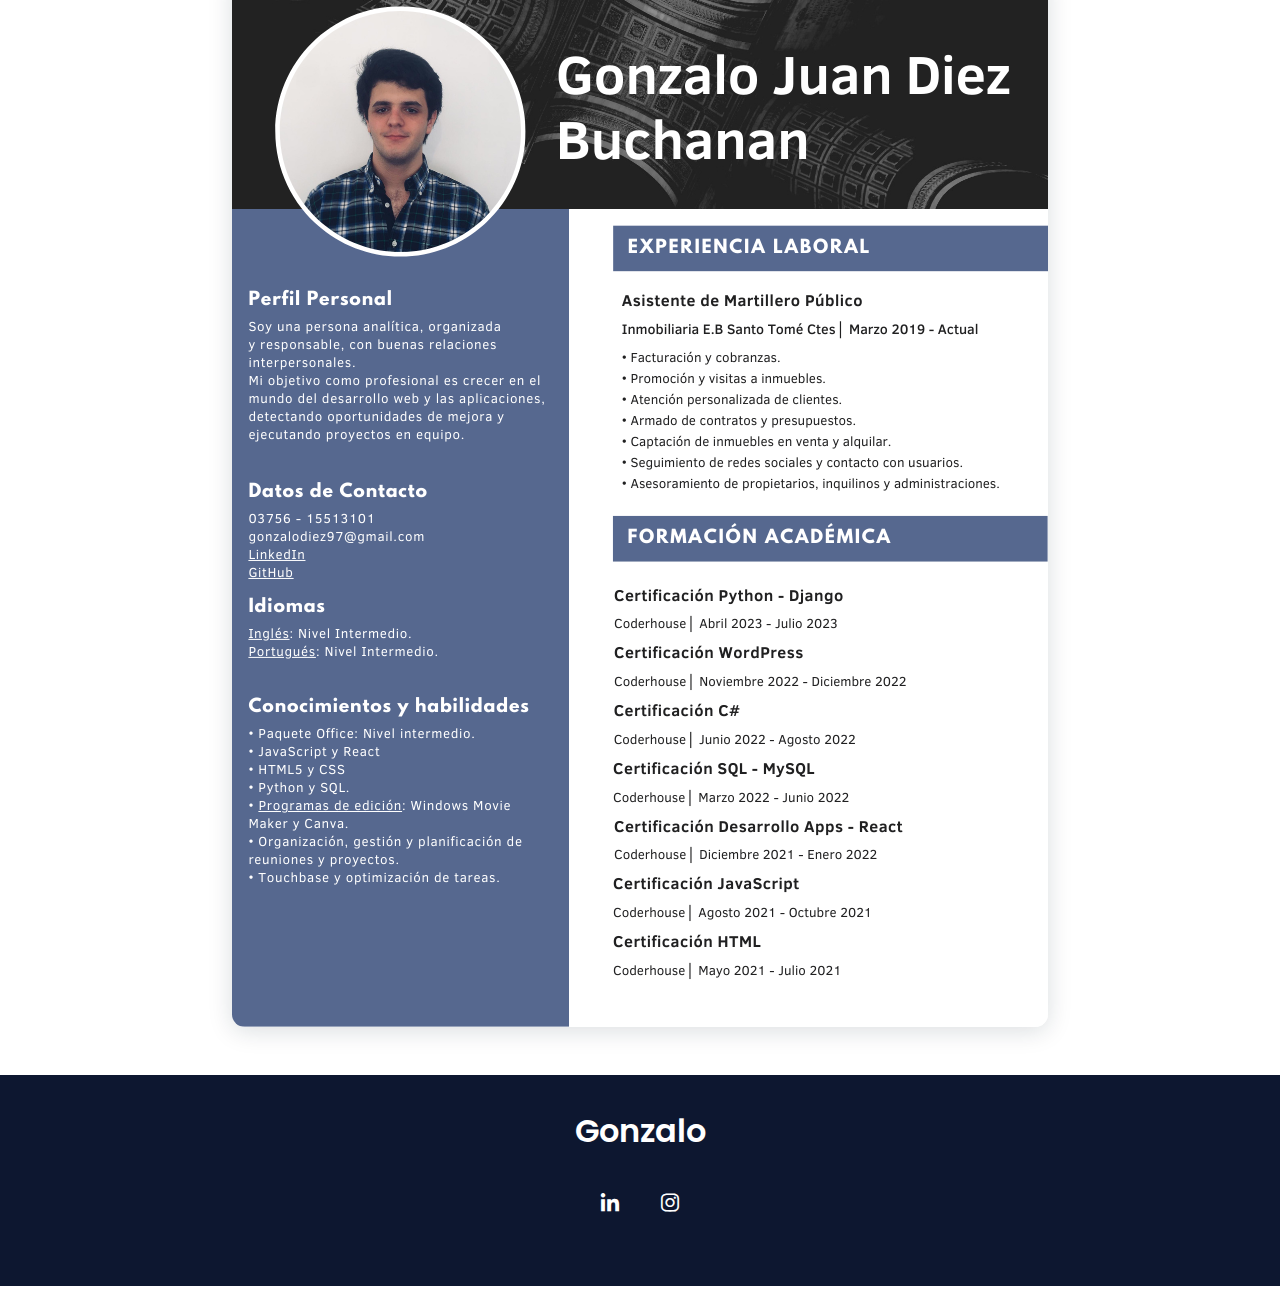
==== commit b0983fa6: "Actualizar index.html" ====
--- a/index.html
+++ b/index.html
@@ -19,6 +19,7 @@
                         <li class="nav__item"><a href="#home" class="nav__link active">Inicio</a></li>
                         <li class="nav__item"><a href="#about" class="nav__link">Sobre mí</a></li>
                         <li class="nav__item"><a href="#skills" class="nav__link">Habilidades</a></li>
+                        <li class="nav__item"><a href="#education" class="nav__link">Educación</a></li>
                         <li class="nav__item"><a href="#work" class="nav__link">Trabajos</a></li>
                         <li class="nav__item"><a href="#contact" class="nav__link">Contacto</a></li>
                         <li class="nav__item"><a href="#curriculum" class="nav__link">Curriculum</a></li>
@@ -224,6 +225,68 @@
                 </div>
             </section>
 
+            <section class="education section" id="education">
+                <h2 class="section-title">Educación</h2>
+            
+                <p class="education__text">Mis titulos conseguidos en CoderHouse</p>
+                <div class="education__container bd-grid">
+                    <div class="education">
+                      <a href="" class="education__img">
+                        <img src="./img/desarrollo.png" alt="Desarrollo web">
+                        <h3 class="education__title">Desarrollo web</h3>
+                      </a>
+                    </div>
+                </div>
+                <div class="education__container bd-grid">
+                    <div class="education">
+                      <a href="" class="education__img">
+                        <img src="./img/javascript.png" alt="JavaScript">
+                        <h3 class="education__title">JavaScript</h3>
+                      </a>
+                    </div>
+                </div>
+                <div class="education__container bd-grid">
+                    <div class="education">
+                      <a href="" class="education__img">
+                        <img src="./img/react.png" alt="React">
+                        <h3 class="education__title">React</h3>
+                      </a>
+                    </div>
+                </div>
+                <div class="education__container bd-grid">
+                    <div class="education">
+                      <a href="" class="education__img">
+                        <img src="./img/sql.png" alt="SQL">
+                        <h3 class="education__title">SQL</h3>
+                      </a>
+                    </div>
+                </div>
+                <div class="education__container bd-grid">
+                    <div class="education">
+                      <a href="" class="education__img">
+                        <img src="./img/c-sharp.png" alt="C-sharp">
+                        <h3 class="education__title">C#<h3>
+                      </a>
+                    </div>
+                </div>
+                <div class="education__container bd-grid">
+                    <div class="education">
+                      <a href="" class="education__img">
+                        <img src="./img/wordpress.png" alt="WordPress">
+                        <h3 class="education__title">WordPress</h3>
+                      </a>
+                    </div>
+                </div>
+                <div class="education__container bd-grid">
+                    <div class="education">
+                      <a href="" class="education__img">
+                        <img src="./img/python.png" alt="Python">
+                        <h3 class="education__title">Python/Django</h3>
+                      </a>
+                    </div>
+                </div>
+            </section>
+
             <section class="work section" id="work">
                 <h2 class="section-title">Trabajos</h2>
 
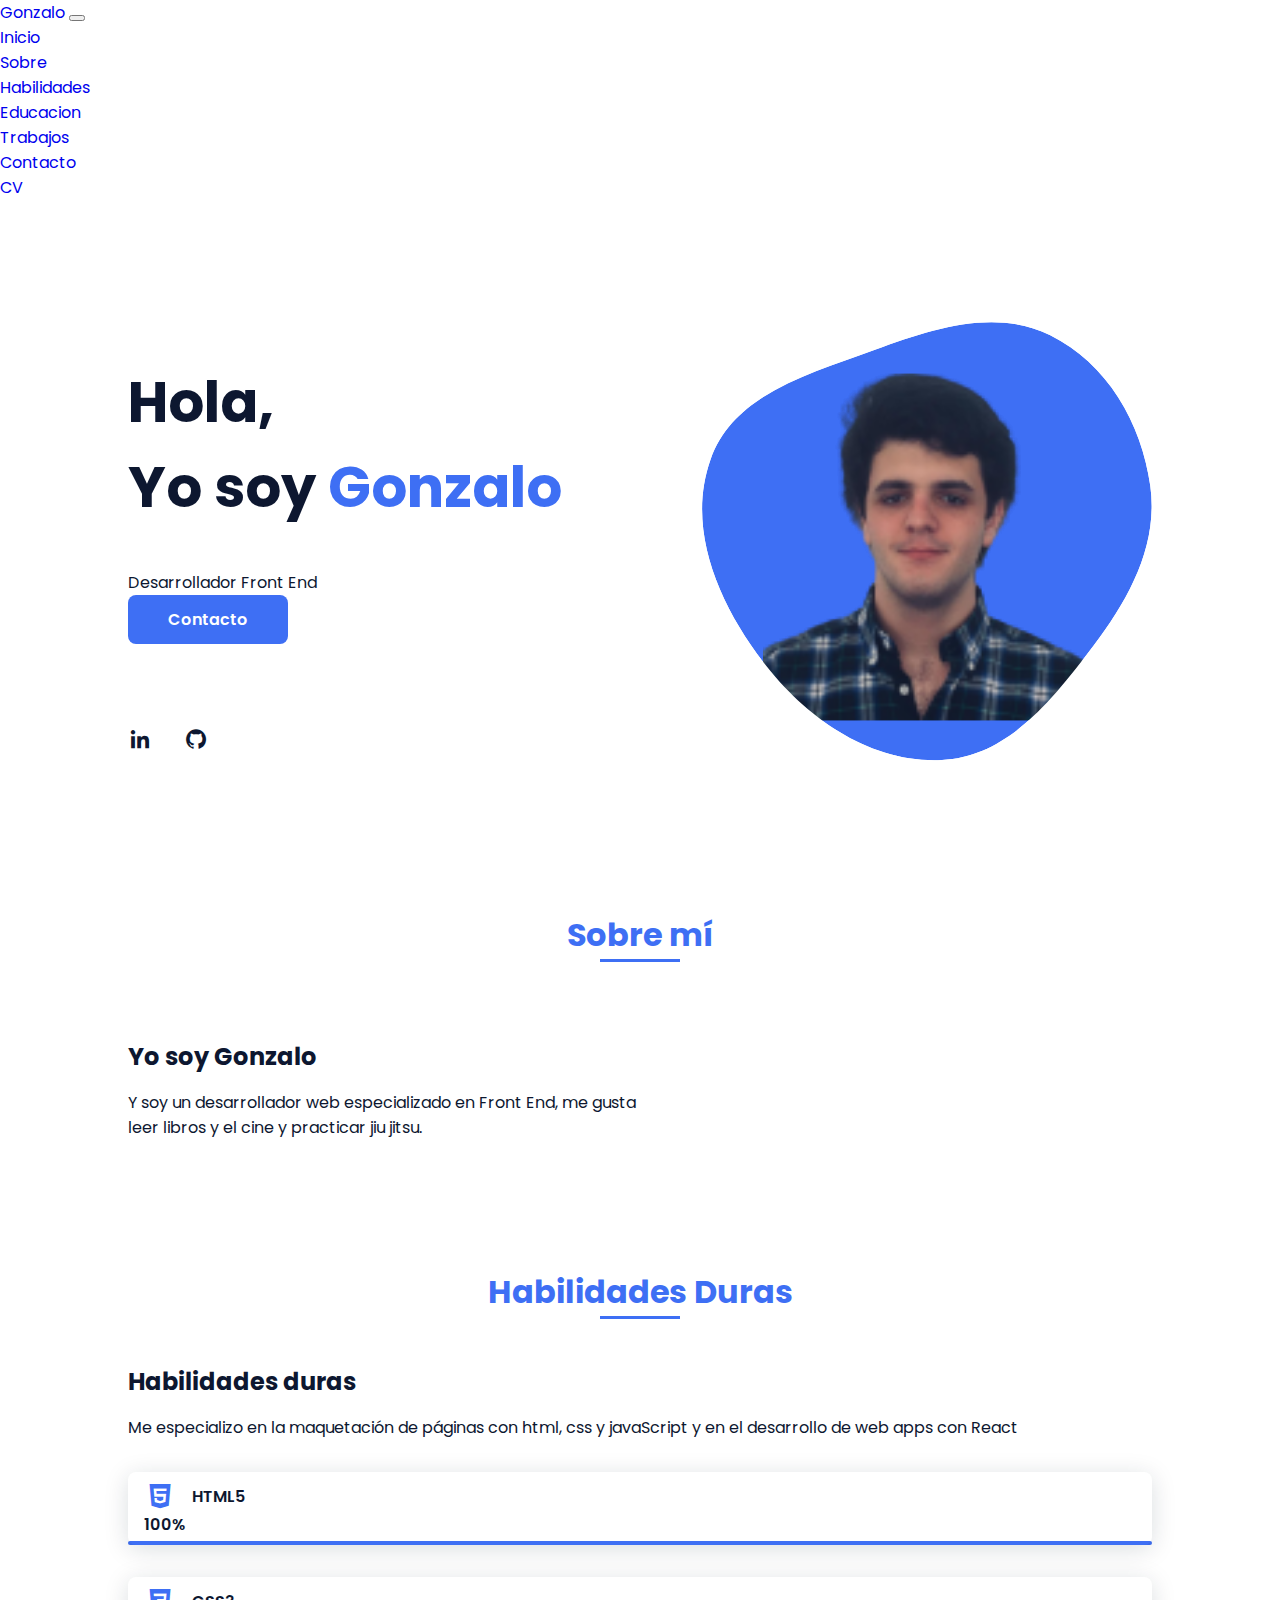
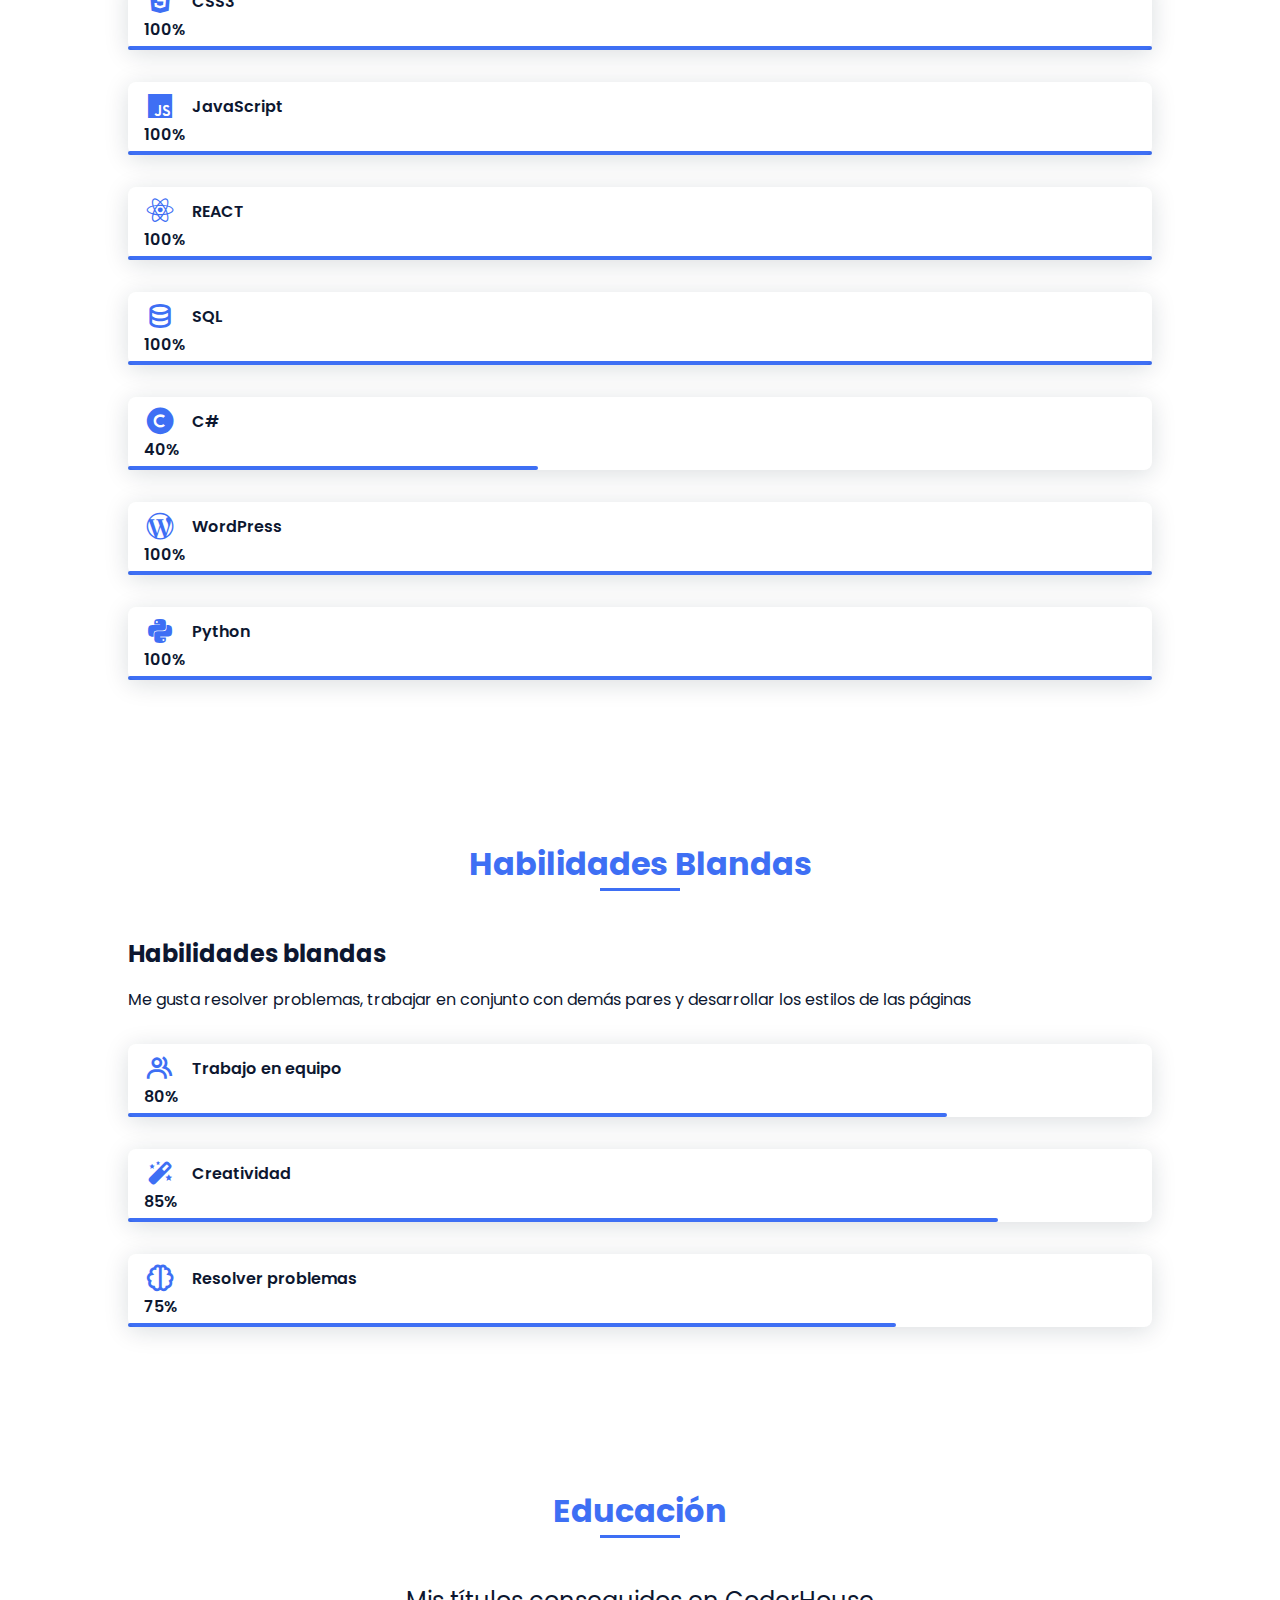
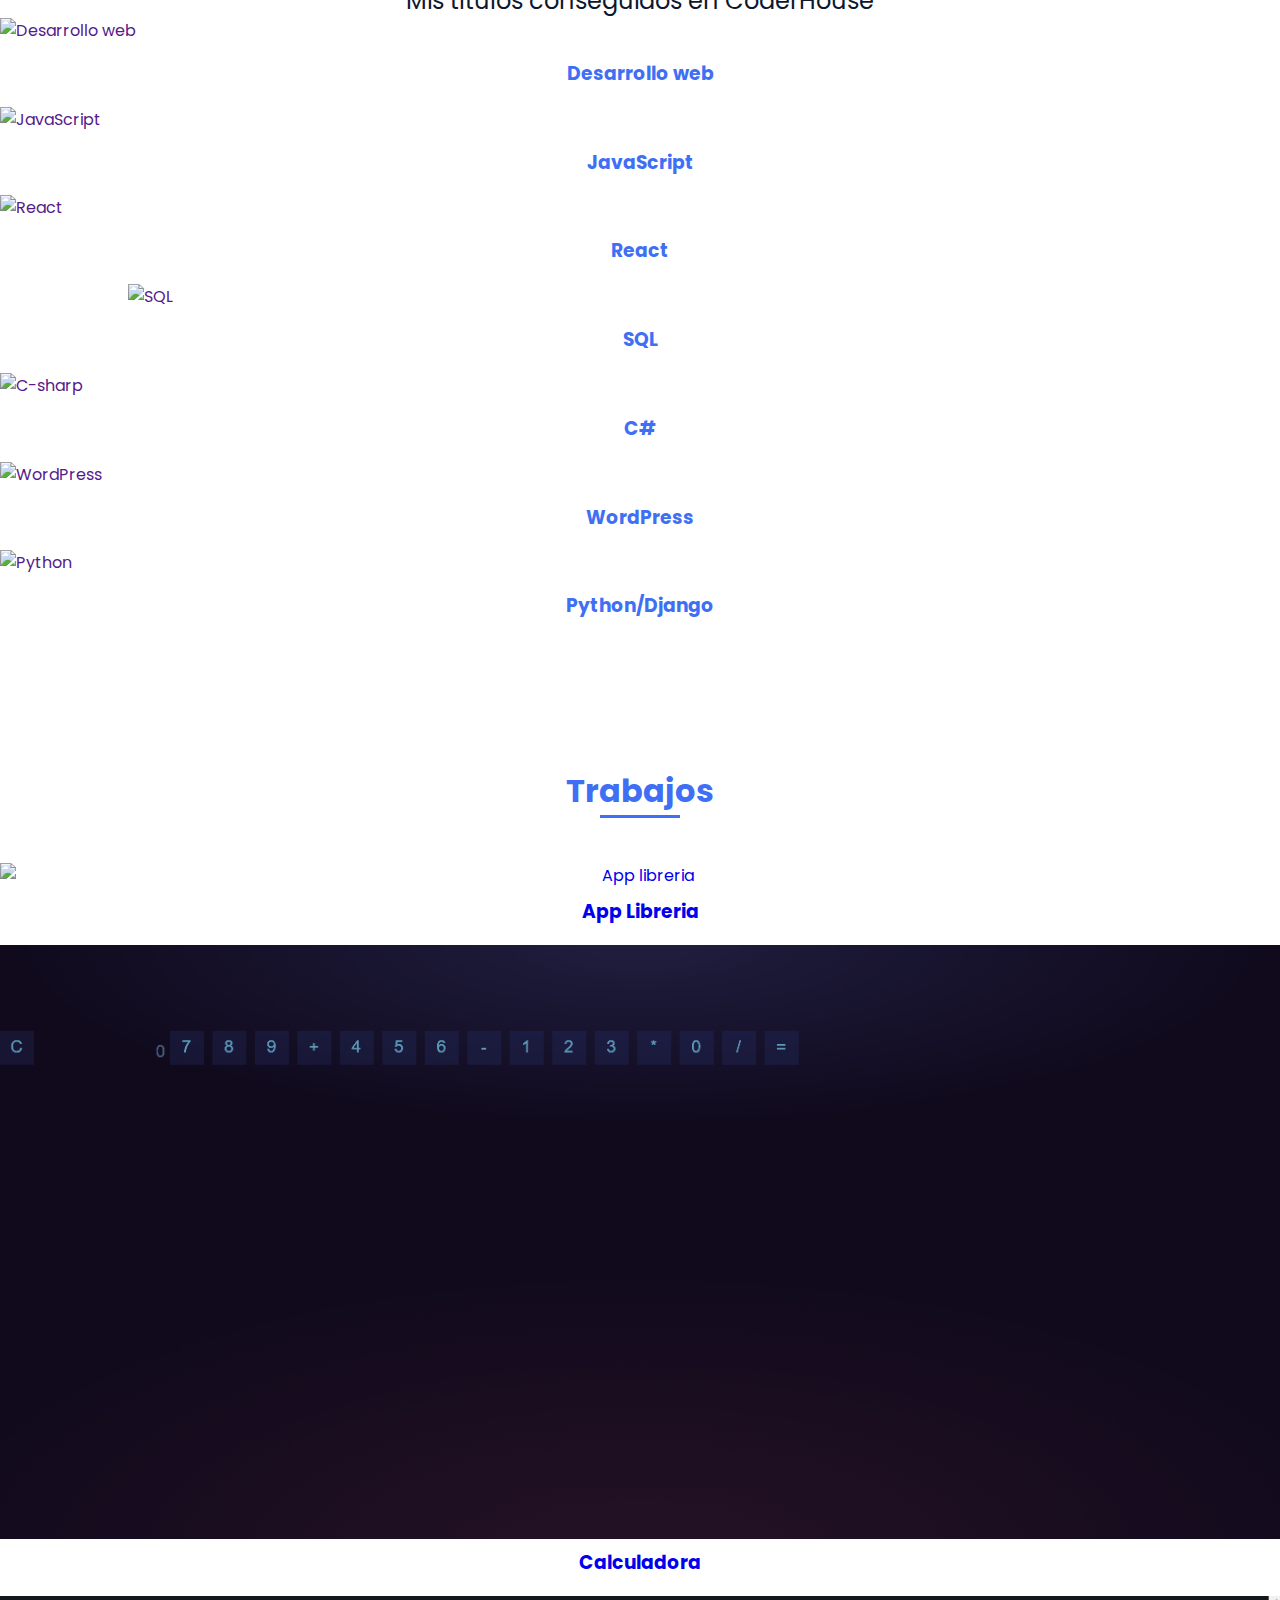
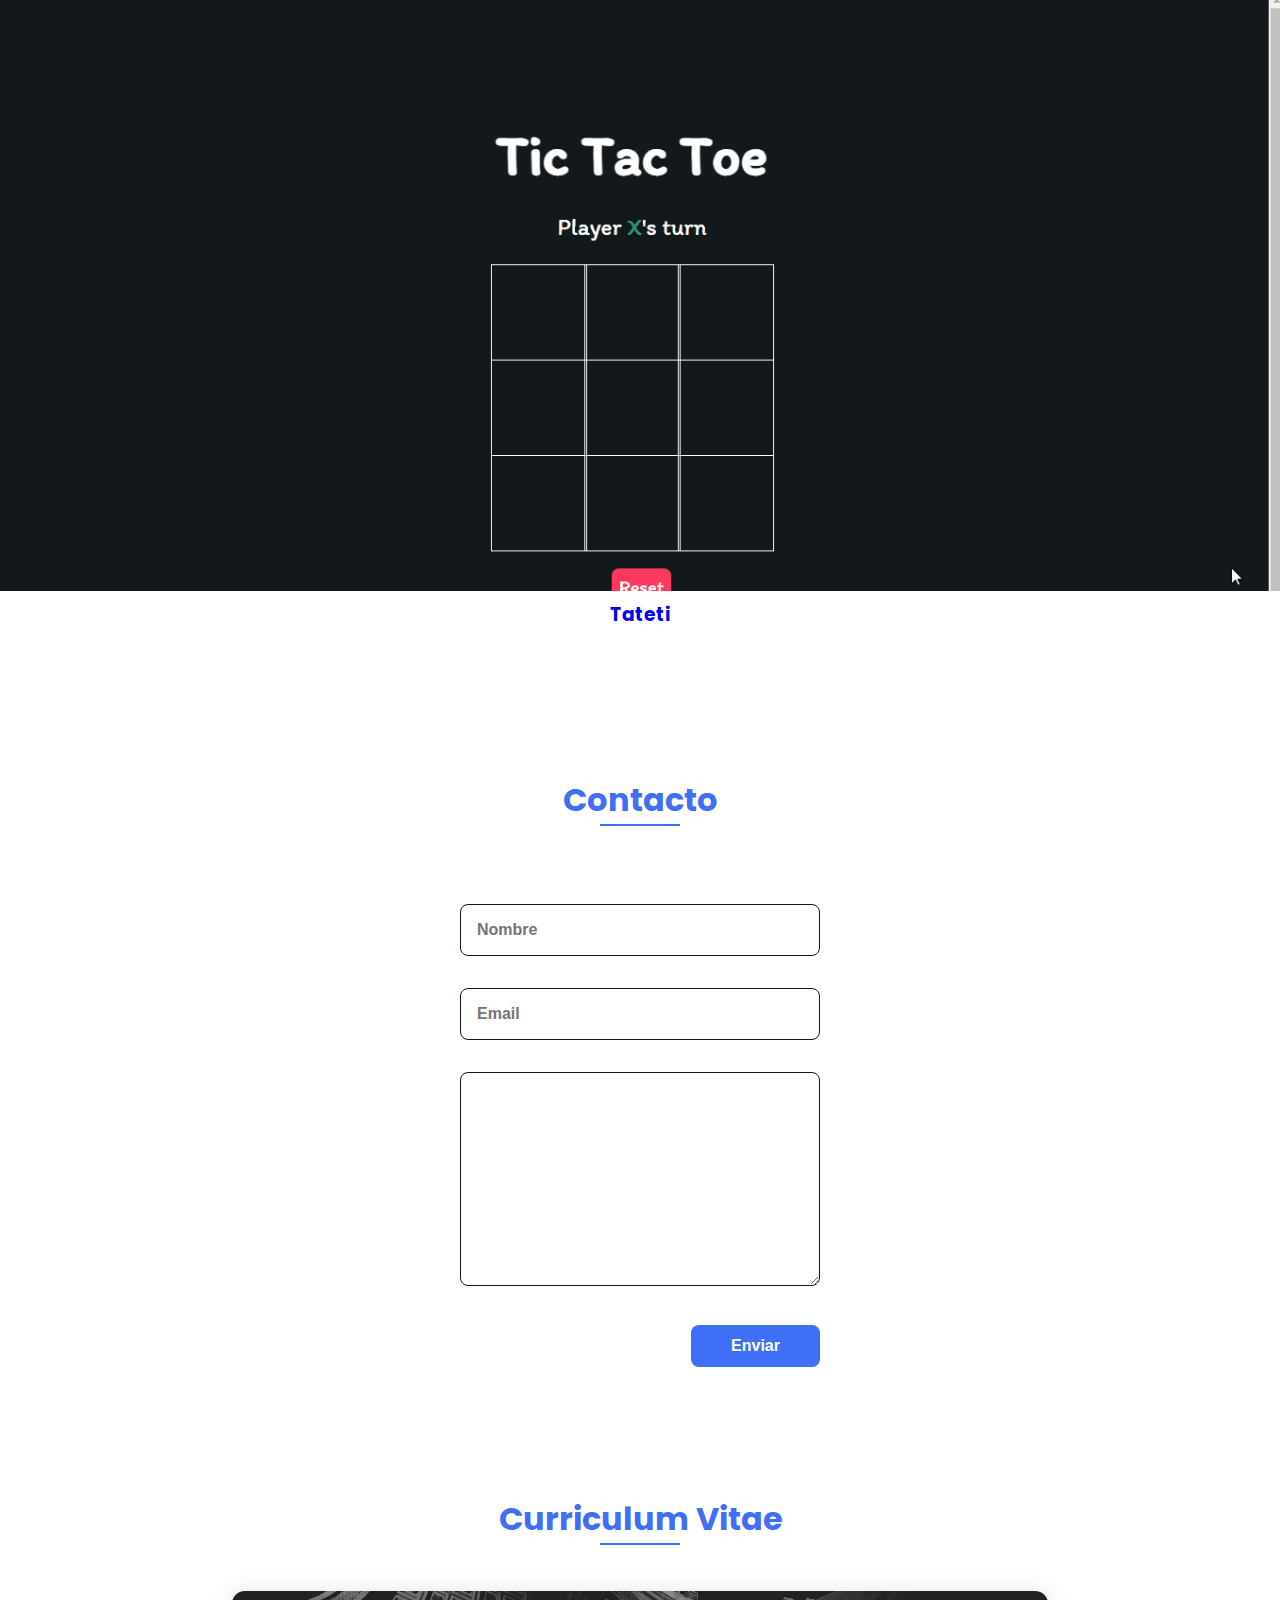
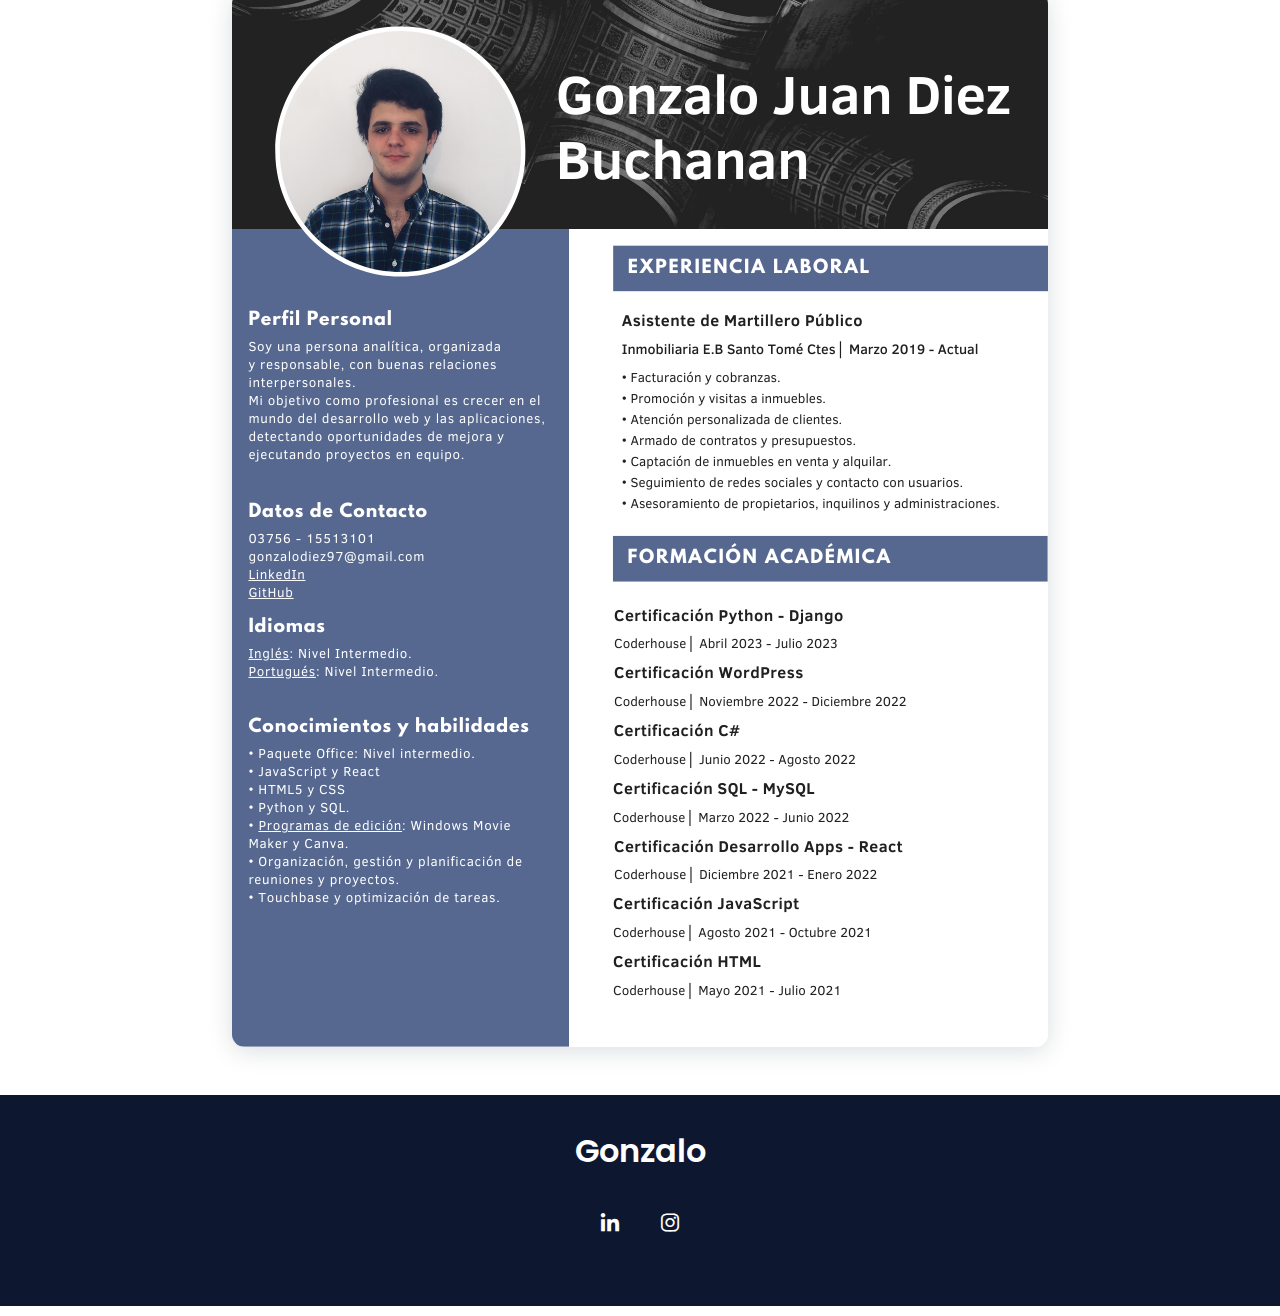
==== commit 00e395dc: "Implementacion de bootstrap en menu y en secciones grid" ====
--- a/index.html
+++ b/index.html
@@ -1,340 +1,438 @@
 <!DOCTYPE html>
 <html lang="en">
-    <head>
-        <meta charset="UTF-8">
-        <meta name="viewport" content="width=device-width, initial-scale=1.0">
-        <link rel="stylesheet" href="CSS/style.css">
-        <link href='https://unpkg.com/boxicons@2.1.4/css/boxicons.min.css' rel='stylesheet'>
-        <title>Portfolio Gonzalo Diez</title>
-    </head>
-    <body>
-        <header class="l-header">
-            <nav class="nav bd-grid">
+
+<head>
+    <meta charset="UTF-8">
+    <meta name="viewport" content="width=device-width, initial-scale=1.0">
+    <link rel="stylesheet" href="CSS/style.css">
+    <link href='https://unpkg.com/boxicons@2.1.4/css/boxicons.min.css' rel='stylesheet'>
+    <link href="https://cdn.jsdelivr.net/npm/bootstrap@5.3.2/dist/css/bootstrap.min.css" rel="stylesheet"
+        integrity="sha384-T3c6CoIi6uLrA9TneNEoa7RxnatzjcDSCmG1MXxSR1GAsXEV/Dwwykc2MPK8M2HN" crossorigin="anonymous">
+    <title>Portfolio Gonzalo Diez</title>
+</head>
+
+<body>
+    <header>
+        <nav class="navbar navbar-expand-lg bg-body-tertiary">
+            <div class="container-fluid">
+                <a class="navbar-brand" href="#">Gonzalo</a>
+                <button class="navbar-toggler" type="button" data-bs-toggle="collapse"
+                    data-bs-target="#navbarSupportedContent" aria-controls="navbarSupportedContent"
+                    aria-expanded="false" aria-label="Toggle navigation">
+                    <span class="navbar-toggler-icon"></span>
+                </button>
+                <div class="collapse navbar-collapse" id="navbarSupportedContent">
+                    <ul class="navbar-nav me-auto mb-2 mb-lg-0 nav-underline">
+                        <li class="nav-item">
+                            <a class="nav-link" href="#home">Inicio</a>
+                        </li>
+                        <li class="nav-item">
+                            <a class="nav-link" href="#about">Sobre</a>
+                        </li>
+                        <li class="nav-item">
+                            <a class="nav-link" href="#skills">Habilidades</a>
+                        </li>
+                        <li class="nav-item">
+                            <a class="nav-link" href="#education">Educacion</a>
+                        </li>
+                        <li class="nav-item">
+                            <a class="nav-link" href="#work">Trabajos</a>
+                        </li>
+                        <li class="nav-item">
+                            <a class="nav-link" href="#contact">Contacto</a>
+                        </li>
+                        <li class="nav-item">
+                            <a class="nav-link" href="#curriculum">CV</a>
+                        </li>
+                    </ul>
+                </div>
+            </div>
+        </nav>
+    </header>
+
+    <main class="l-main">
+        <section class="home bd-grid" id="home">
+            <div class="home__data">
+                <h1 class="home__title">Hola,<br>Yo soy<span class="home__title-color"> Gonzalo</h1>
+                <p>Desarrollador Front End</p>
+
+                <a href="#" class="button">Contacto</a>
+            </div>
+
+            <div class="home__social">
+                <a href="https://www.linkedin.com/in/gonzalo-juan-diez-7188851a5/" class="home__social-icon"><i
+                        class='bx bxl-linkedin'></i></a>
+                <a href="https://github.com/Gonzalo-diez" class="home__social-icon"><i class='bx bxl-github'></i></a>
+            </div>
+
+            <div class="home__img">
+                <svg class="home__blob" viewBox="0 0 479 467">
+                    <mask id="mask0" mask-type="alpha">
+                        <path
+                            d="M9.19024 145.964C34.0253 76.5814 114.865 54.7299 184.111 29.4823C245.804 6.98884 311.86 -14.9503 370.735 14.143C431.207 44.026 467.948 107.508 477.191 174.311C485.897 237.229 454.931 294.377 416.506 344.954C373.74 401.245 326.068 462.801 255.442 466.189C179.416 469.835 111.552 422.137 65.1576 361.805C17.4835 299.81 -17.1617 219.583 9.19024 145.964Z" />
+                    </mask>
+                    <g mask="url(#mask0)">
+                        <path
+                            d="M9.19024 145.964C34.0253 76.5814 114.865 54.7299 184.111 29.4823C245.804 6.98884 311.86 -14.9503 370.735 14.143C431.207 44.026 467.948 107.508 477.191 174.311C485.897 237.229 454.931 294.377 416.506 344.954C373.74 401.245 326.068 462.801 255.442 466.189C179.416 469.835 111.552 422.137 65.1576 361.805C17.4835 299.81 -17.1617 219.583 9.19024 145.964Z" />
+                        <image class="home__blob-img" x="65" y="55" href="../img/perfil-removebg-preview.png" />
+                        <image class="home__blob-img" x="65" y="55" href="./img/perfil-removebg-preview.png" />
+                    </g>
+                </svg>
+            </div>
+        </section>
+
+        <section class="about section " id="about">
+            <h2 class="section-title">Sobre mí</h2>
+
+            <div class="about__container bd-grid">
                 <div>
-                    <a href="#" class="nav__logo">Gonzalo</a>
-                </div>
-
-                <div class="nav__menu" id="nav-menu">
-                    <ul class="nav__list">
-                        <li class="nav__item"><a href="#home" class="nav__link active">Inicio</a></li>
-                        <li class="nav__item"><a href="#about" class="nav__link">Sobre mí</a></li>
-                        <li class="nav__item"><a href="#skills" class="nav__link">Habilidades</a></li>
-                        <li class="nav__item"><a href="#education" class="nav__link">Educación</a></li>
-                        <li class="nav__item"><a href="#work" class="nav__link">Trabajos</a></li>
-                        <li class="nav__item"><a href="#contact" class="nav__link">Contacto</a></li>
-                        <li class="nav__item"><a href="#curriculum" class="nav__link">Curriculum</a></li>
-                    </ul>
-                </div>
-
-                <div class="nav__toggle" id="nav-toggle">
-                    <i class='bx bx-menu'></i>
-                </div>
-            </nav>
-        </header>
-
-        <main class="l-main">
-            <section class="home bd-grid" id="home">
-                <div class="home__data">
-                    <h1 class="home__title">Hola,<br>Yo soy<span class="home__title-color"> Gonzalo</h1>
-                        <p>Desarrollador Front End</p>
-
-                    <a href="#" class="button">Contacto</a>
-                </div>
-
-                <div class="home__social">
-                    <a href="https://www.linkedin.com/in/gonzalo-juan-diez-7188851a5/" class="home__social-icon"><i class='bx bxl-linkedin'></i></a>
-                    <a href="https://github.com/Gonzalo-diez" class="home__social-icon"><i class='bx bxl-github' ></i></a>
-                </div>
-
-                <div class="home__img">
-                    <svg class="home__blob" viewBox="0 0 479 467">
-                        <mask id="mask0" mask-type="alpha">
-                            <path d="M9.19024 145.964C34.0253 76.5814 114.865 54.7299 184.111 29.4823C245.804 6.98884 311.86 -14.9503 370.735 14.143C431.207 44.026 467.948 107.508 477.191 174.311C485.897 237.229 454.931 294.377 416.506 344.954C373.74 401.245 326.068 462.801 255.442 466.189C179.416 469.835 111.552 422.137 65.1576 361.805C17.4835 299.81 -17.1617 219.583 9.19024 145.964Z"/>
-                        </mask>
-                        <g mask="url(#mask0)">
-                            <path d="M9.19024 145.964C34.0253 76.5814 114.865 54.7299 184.111 29.4823C245.804 6.98884 311.86 -14.9503 370.735 14.143C431.207 44.026 467.948 107.508 477.191 174.311C485.897 237.229 454.931 294.377 416.506 344.954C373.74 401.245 326.068 462.801 255.442 466.189C179.416 469.835 111.552 422.137 65.1576 361.805C17.4835 299.81 -17.1617 219.583 9.19024 145.964Z"/>
-                            <image class="home__blob-img" x="65" y="55" href="../img/perfil-removebg-preview.png"/>
-                            <image class="home__blob-img" x="65" y="55" href="./img/perfil-removebg-preview.png"/>
-                        </g>
-                    </svg>
-                </div>
-            </section>
-
-            <section class="about section " id="about">
-                <h2 class="section-title">Sobre mí</h2>
-
-                <div class="about__container bd-grid"> 
-                    <div>
-                        <h2 class="about__subtitle">Yo soy Gonzalo</h2>
-                        <p class="about__text">Y soy un desarrollador web especializado en Front End, me gusta leer libros y el cine y practicar jiu jitsu.</p>           
-                    </div>                                   
-                </div>
-            </section>
-
-            <section class="skills section" id="skills hard-skills">
+                    <h2 class="about__subtitle">Yo soy Gonzalo</h2>
+                    <p class="about__text">Y soy un desarrollador web especializado en Front End, me gusta leer libros y
+                        el cine y practicar jiu jitsu.</p>
+                </div>
+            </div>
+        </section>
+
+        <section id="skills">
+            <div class="skills section" id="hard-skills">
                 <h2 class="section-title">Habilidades Duras</h2>
 
-                <div class="skills__container bd-grid">          
+                <div class="skills__container bd-grid">
                     <div>
                         <h2 class="skills__subtitle">Habilidades duras</h2>
-                        <p class="skills__text">Me especializo en la maquetación de páginas con html, css y javaScript y en el desarrollo de web apps con React</p>
-                        <div class="skills__data">
-                            <div class="skills__names">
-                                <i class='bx bxl-html5 skills__icon'></i>
-                                <span class="skills__name">HTML5</span>
-                            </div>
-                            <div class="skills__bar skills__full">
-
-                            </div>
-                            <div>
-                                <span class="skills__percentage">100%</span>
-                            </div>
-                        </div>
-                        <div class="skills__data">
-                            <div class="skills__names">
-                                <i class='bx bxl-css3 skills__icon'></i>
-                                <span class="skills__name">CSS3</span>
-                            </div>
-                            <div class="skills__bar skills__full">
-                                
-                            </div>
-                            <div>
-                                <span class="skills__percentage">100%</span>
-                            </div>
-                        </div>
-                        <div class="skills__data">
-                            <div class="skills__names">
-                                <i class='bx bxl-javascript skills__icon' ></i>
-                                <span class="skills__name">JavaScript</span>
-                            </div>
-                            <div class="skills__bar skills__full">
-                                
-                            </div>
-                            <div>
-                                <span class="skills__percentage">100%</span>
-                            </div>
-                        </div>
-                        <div class="skills__data">
-                            <div class="skills__names">
-                                <i class='bx bxl-react skills__icon' ></i>
-                                <span class="skills__name">REACT</span>
-                            </div>
-                            <div class="skills__bar skills__full">
-                                
-                            </div>
-                            <div>
-                                <span class="skills__percentage">100%</span>
-                            </div>
-                        </div>
-                        <div class="skills__data">
-                            <div class="skills__names">
-                                <i class='bx bx-data skills__icon' ></i>
-                                <span class="skills__name">SQL</span>
-                            </div>
-                            <div class="skills__bar skills__full">
-                                
-                            </div>
-                            <div>
-                                <span class="skills__percentage">100%</span>
-                            </div>
-                        </div>
-                        <div class="skills__data">
-                            <div class="skills__names">
-                                <i class='bx bxs-copyright skills__icon' ></i>
-                                <span class="skills__name">C#</span>
-                            </div>
-                            <div class="skills__bar skills__c">
-                                
-                            </div>
-                            <div>
-                                <span class="skills__percentage">40%</span>
-                            </div>
-                        </div>
-                        <div class="skills__data">
-                            <div class="skills__names">
-                                <i class='bx bxl-wordpress skills__icon' ></i>
-                                <span class="skills__name">WordPress</span>
-                            </div>
-                            <div class="skills__bar skills__full">
-                                
-                            </div>
-                            <div>
-                                <span class="skills__percentage">100%</span>
-                            </div>
-                        </div>
-                        <div class="skills__data">
-                            <div class="skills__names">
-                                <i class='bx bxl-python skills__icon' ></i>
-                                <span class="skills__name">Python/Django</span>
-                            </div>
-                            <div class="skills__bar skills__full">
-                                
-                            </div>
-                            <div>
-                                <span class="skills__percentage">100%</span>
-                            </div>
-                        </div>
-                    </div>
-                </div>
-            </section>
-
-            <section class="skills section" id="skills soft-skills">
+                        <p class="skills__text">Me especializo en la maquetación de páginas con html, css y javaScript y
+                            en el desarrollo de web apps con React</p>
+
+                        <div class="container">
+                            <div class="row">
+                                <div class="col-md-4">
+                                    <div class="skills__data">
+                                        <div class="skills__names">
+                                            <i class='bx bxl-html5 skills__icon'></i>
+                                            <span class="skills__name">HTML5</span>
+                                        </div>
+                                        <div class="skills__bar skills__full">
+            
+                                        </div>
+                                        <div>
+                                            <span class="skills__percentage">100%</span>
+                                        </div>
+                                    </div>
+                                </div>
+                                <div class="col-md-4">
+                                    <div class="skills__data">
+                                        <div class="skills__names">
+                                            <i class='bx bxl-css3 skills__icon'></i>
+                                            <span class="skills__name">CSS3</span>
+                                        </div>
+                                        <div class="skills__bar skills__full">
+            
+                                        </div>
+                                        <div>
+                                            <span class="skills__percentage">100%</span>
+                                        </div>
+                                    </div>
+                                </div>
+                                <div class="col-md-4">
+                                    <div class="skills__data">
+                                        <div class="skills__names">
+                                            <i class='bx bxl-javascript skills__icon'></i>
+                                            <span class="skills__name">JavaScript</span>
+                                        </div>
+                                        <div class="skills__bar skills__full">
+            
+                                        </div>
+                                        <div>
+                                            <span class="skills__percentage">100%</span>
+                                        </div>
+                                    </div>
+                                </div>
+                                <div class="col-md-4">
+                                    <div class="skills__data">
+                                        <div class="skills__names">
+                                            <i class='bx bxl-react skills__icon'></i>
+                                            <span class="skills__name">REACT</span>
+                                        </div>
+                                        <div class="skills__bar skills__full">
+            
+                                        </div>
+                                        <div>
+                                            <span class="skills__percentage">100%</span>
+                                        </div>
+                                    </div>
+                                </div>
+                                <div class="col-md-4">
+                                    <div class="skills__data">
+                                        <div class="skills__names">
+                                            <i class='bx bx-data skills__icon'></i>
+                                            <span class="skills__name">SQL</span>
+                                        </div>
+                                        <div class="skills__bar skills__full">
+            
+                                        </div>
+                                        <div>
+                                            <span class="skills__percentage">100%</span>
+                                        </div>
+                                    </div>
+                                </div>
+                                <div class="col-md-4">
+                                    <div class="skills__data">
+                                        <div class="skills__names">
+                                            <i class='bx bxs-copyright skills__icon'></i>
+                                            <span class="skills__name">C#</span>
+                                        </div>
+                                        <div class="skills__bar skills__c">
+            
+                                        </div>
+                                        <div>
+                                            <span class="skills__percentage">40%</span>
+                                        </div>
+                                    </div>
+                                </div>
+                                <div class="col-md-4">
+                                    <div class="skills__data">
+                                        <div class="skills__names">
+                                            <i class='bx bxl-wordpress skills__icon'></i>
+                                            <span class="skills__name">WordPress</span>
+                                        </div>
+                                        <div class="skills__bar skills__full">
+            
+                                        </div>
+                                        <div>
+                                            <span class="skills__percentage">100%</span>
+                                        </div>
+                                    </div>
+                                </div>
+                                <div class="col-md-4">
+                                    <div class="skills__data">
+                                        <div class="skills__names">
+                                            <i class='bx bxl-python skills__icon'></i>
+                                            <span class="skills__name">Python</span>
+                                        </div>
+                                        <div class="skills__bar skills__full">
+            
+                                        </div>
+                                        <div>
+                                            <span class="skills__percentage">100%</span>
+                                        </div>
+                                    </div>
+                                </div>
+                            </div>
+                        </div>
+                    </div>
+                </div>
+            </div>
+
+            <div class="skills section" id="soft-skills">
                 <h2 class="section-title">Habilidades Blandas</h2>
 
-                <div class="skills__container bd-grid">          
+                <div class="skills__container bd-grid">
                     <div>
                         <h2 class="skills__subtitle">Habilidades blandas</h2>
-                        <p class="skills__text">Me gusta resolver problemas, trabajar en conjunto con demás pares y desarrollar los estilos de las páginas</p>
-                        <div class="skills__data">
-                            <div class="skills__names">
-                                <i class='bx bx-group skills__icon'></i>
-                                <span class="skills__name">Trabajo en equipo</span>
-                            </div>
-                            <div class="skills__bar skills__team">
-
-                            </div>
-                            <div>
-                                <span class="skills__percentage">80%</span>
-                            </div>
-                        </div>
-                        <div class="skills__data">
-                            <div class="skills__names">
-                                <i class='bx bxs-magic-wand skills__icon'></i>
-                                <span class="skills__name">Creatividad</span>
-                            </div>
-                            <div class="skills__bar skills__creativity">
-
-                            </div>
-                            <div>
-                                <span class="skills__percentage">85%</span>
-                            </div>
-                        </div>
-                        <div class="skills__data">
-                            <div class="skills__names">
-                                <i class='bx bx-brain skills__icon'></i>
-                                <span class="skills__name">Resolver problemas</span>
-                            </div>
-                            <div class="skills__bar skills__solve">
-
-                            </div>
-                            <div>
-                                <span class="skills__percentage">75%</span>
-                            </div>
-                        </div>
-                    </div>
-                </div>
-            </section>
-
-            <section class="education section" id="education">
-                <h2 class="section-title">Educación</h2>
-            
-                <p class="education__text">Mis titulos conseguidos en CoderHouse</p>
-                <div class="education__container bd-grid">
-                    <div class="education">
-                      <a href="" class="education__img">
-                        <img src="./img/desarrollo.png" alt="Desarrollo web">
-                        <h3 class="education__title">Desarrollo web</h3>
-                      </a>
-                    </div>
-                </div>
-                <div class="education__container bd-grid">
-                    <div class="education">
-                      <a href="" class="education__img">
-                        <img src="./img/javascript.png" alt="JavaScript">
-                        <h3 class="education__title">JavaScript</h3>
-                      </a>
-                    </div>
-                </div>
-                <div class="education__container bd-grid">
-                    <div class="education">
-                      <a href="" class="education__img">
-                        <img src="./img/react.png" alt="React">
-                        <h3 class="education__title">React</h3>
-                      </a>
-                    </div>
-                </div>
-                <div class="education__container bd-grid">
-                    <div class="education">
-                      <a href="" class="education__img">
-                        <img src="./img/sql.png" alt="SQL">
-                        <h3 class="education__title">SQL</h3>
-                      </a>
-                    </div>
-                </div>
-                <div class="education__container bd-grid">
-                    <div class="education">
-                      <a href="" class="education__img">
-                        <img src="./img/c-sharp.png" alt="C-sharp">
-                        <h3 class="education__title">C#<h3>
-                      </a>
-                    </div>
-                </div>
-                <div class="education__container bd-grid">
-                    <div class="education">
-                      <a href="" class="education__img">
-                        <img src="./img/wordpress.png" alt="WordPress">
-                        <h3 class="education__title">WordPress</h3>
-                      </a>
-                    </div>
-                </div>
-                <div class="education__container bd-grid">
-                    <div class="education">
-                      <a href="" class="education__img">
-                        <img src="./img/python.png" alt="Python">
-                        <h3 class="education__title">Python/Django</h3>
-                      </a>
-                    </div>
-                </div>
-            </section>
-
-            <section class="work section" id="work">
-                <h2 class="section-title">Trabajos</h2>
-
-                <div class="work__container bd-grid">
-                    <a href="https://github.com/Gonzalo-diez/proyecto-app-libreria" class="work__img">
-                        <img src="./img/gifApp.gif" alt="App libreria">
-                    </a>
-                    <a href="https://github.com/Gonzalo-diez/calculadora" class="work__img">
-                        <img src="./img/calculadora.gif" alt="Calculadora">
-                    </a>
-                    <a href="https://github.com/Gonzalo-diez/tateti" class="work__img">
-                        <img src="./img/tateti.gif" alt="Ta-te-ti">
-                    </a>
-                </div>
-            </section>
-
-            <section class="contact section" id="contact">
-                <h2 class="section-title">Contacto</h2>
-
-                <div class="contact__container bd-grid">
-                    <form class="contact__form" id="contactForm" action="https://formspree.io/f/mqknrzdb" method="POST">
-                        <input id="nombre" name="name" type="text" placeholder="Nombre" class="contact__input" required>
-                        <input id="email" name="email" type="mail" placeholder="Email" class="contact__input" required>
-                        <textarea name="msgContent" id="msgContent" cols="0" rows="10" class="contact__input" required></textarea>
-                        <input type="submit" value="Enviar" class="contact__button button">
-                    </form>
-                </div>
-            </section>
-
-            <section class="curriculum section" id="curriculum">
-                <h2 class="section-title">Curriculum Vitae</h2>
-
-                <div class="cv__container bd-grid">
-                    <a download="cv" href="./curriculum/CV Gonzalo Diez.pdf" class="cv__img">
-                        <img src="./img/CV Gonzalo Diez (1).png" alt="curriculum vitae">
-                    </a>
-                </div>
-            </section>
-        </main>
-
-        <footer class="footer">
-            <p class="footer__title">Gonzalo</p>
-            <div class="footer__social">
-                <a href="https://www.linkedin.com/in/gonzalo-juan-diez-7188851a5/" class="footer__icon"><i class="bx bxl-linkedin" ></i></a>
-                <a href="https://www.instagram.com/gonzalodiezbuch/?hl=es-la" class="footer__icon"><i class="bx bxl-instagram" ></i></a>
-            </div>
-        </footer>
-    </body>
-    <script src="https://unpkg.com/scrollreveal"></script>
-    <script src="JS/main.js"></script>
-</html>
+                        <p class="skills__text">Me gusta resolver problemas, trabajar en conjunto con demás pares y
+                            desarrollar los estilos de las páginas</p>
+
+                        <div class="container">
+                            <div class="row">
+                                <div class="col-md-4">
+                                    <div class="skills__data">
+                                        <div class="skills__names">
+                                            <i class='bx bx-group skills__icon'></i>
+                                            <span class="skills__name">Trabajo en equipo</span>
+                                        </div>
+                                        <div class="skills__bar skills__team">
+            
+                                        </div>
+                                        <div>
+                                            <span class="skills__percentage">80%</span>
+                                        </div>
+                                    </div>
+                                </div>
+                                <div class="col-md-4">
+                                    <div class="skills__data">
+                                        <div class="skills__names">
+                                            <i class='bx bxs-magic-wand skills__icon'></i>
+                                            <span class="skills__name">Creatividad</span>
+                                        </div>
+                                        <div class="skills__bar skills__creativity">
+            
+                                        </div>
+                                        <div>
+                                            <span class="skills__percentage">85%</span>
+                                        </div>
+                                    </div>
+                                </div>
+                                <div class="col-md-4">
+                                    <div class="skills__data">
+                                        <div class="skills__names">
+                                            <i class='bx bx-brain skills__icon'></i>
+                                            <span class="skills__name">Resolver problemas</span>
+                                        </div>
+                                        <div class="skills__bar skills__solve">
+            
+                                        </div>
+                                        <div>
+                                            <span class="skills__percentage">75%</span>
+                                        </div>
+                                    </div>
+                                </div>
+                            </div>
+                        </div>
+                    </div>
+                </div>
+            </div>
+        </section>
+
+        <section class="education section" id="education">
+            <h2 class="section-title">Educación</h2>
+            <p class="education__text">Mis títulos conseguidos en CoderHouse</p>
+        
+            <div class="container">
+                <div class="row">
+                    <div class="col-md-4">
+                        <div class="education__container">
+                            <div class="education">
+                                <a href="" class="education__img">
+                                    <img src="./img/desarrollo.png" alt="Desarrollo web">
+                                    <h3 class="education__title">Desarrollo web</h3>
+                                </a>
+                            </div>
+                        </div>
+                    </div>
+                    <div class="col-md-4">
+                        <div class="education__container">
+                            <div class="education">
+                                <a href="" class="education__img">
+                                    <img src="./img/javascript.png" alt="JavaScript">
+                                    <h3 class="education__title">JavaScript</h3>
+                                </a>
+                            </div>
+                        </div>
+                    </div>
+                    <div class="col-md-4">
+                        <div class="education__container">
+                            <div class="education">
+                                <a href="" class="education__img">
+                                    <img src="./img/react.png" alt="React">
+                                    <h3 class="education__title">React</h3>
+                                </a>
+                            </div>
+                        </div>
+                    </div>
+                    <div class="col-md-4">
+                        <div class="education__container bd-grid">
+                            <div class="education">
+                              <a href="" class="education__img">
+                                <img src="./img/sql.png" alt="SQL">
+                                <h3 class="education__title">SQL</h3>
+                              </a>
+                            </div>
+                        </div>
+                    </div>
+                    <div class="col-md-4">
+                        <div class="education__container">
+                            <div class="education">
+                              <a href="" class="education__img">
+                                <img src="./img/c-sharp.png" alt="C-sharp">
+                                <h3 class="education__title">C#<h3>
+                              </a>
+                            </div>
+                        </div>
+                    </div>
+                    <div class="col-md-4">
+                        <div class="education__container">
+                            <div class="education">
+                              <a href="" class="education__img">
+                                <img src="./img/wordpress.png" alt="WordPress">
+                                <h3 class="education__title">WordPress</h3>
+                              </a>
+                            </div>
+                        </div>
+                    </div>
+                    <div class="col-md-4">
+                        <div class="education__container">
+                            <div class="education">
+                              <a href="" class="education__img">
+                                <img src="./img/python.png" alt="Python">
+                                <h3 class="education__title">Python/Django</h3>
+                              </a>
+                            </div>
+                        </div>
+                    </div>
+                </div>
+            </div>
+        </section>
+        
+
+        <section class="work section" id="work">
+            <h2 class="section-title">Trabajos</h2>
+
+            <div class="container">
+                <div class="row">
+                    <div class="col-md-4">
+                        <div class="work__container">
+                            <a href="https://github.com/Gonzalo-diez/proyecto-app-libreria" class="work__img">
+                                <img src="./img/gifApp.gif" alt="App libreria">
+                                <h3>App Libreria</h3>
+                            </a>
+                        </div>
+                    </div>
+                    <div class="col-md-4">
+                        <div class="work__container">
+                            <a href="https://github.com/Gonzalo-diez/calculadora" class="work__img">
+                                <img src="./img/calculadora.gif" alt="Calculadora">
+                                <h3>Calculadora</h3>
+                            </a>
+                        </div>
+                    </div>
+                    <div class="col-md-4">
+                        <div class="work__container">
+                            <a href="https://github.com/Gonzalo-diez/tateti" class="work__img">
+                                <img src="./img/tateti.gif" alt="Ta-te-ti">
+                                <h3>Tateti</h3>
+                            </a>
+                        </div>
+                    </div>
+                </div>
+            </div>
+        </section>
+
+        <section class="contact section" id="contact">
+            <h2 class="section-title">Contacto</h2>
+
+            <div class="contact__container bd-grid">
+                <form class="contact__form" id="contactForm" action="https://formspree.io/f/mqknrzdb" method="POST">
+                    <input id="nombre" name="name" type="text" placeholder="Nombre" class="contact__input" required>
+                    <input id="email" name="email" type="mail" placeholder="Email" class="contact__input" required>
+                    <textarea name="msgContent" id="msgContent" cols="0" rows="10" class="contact__input"
+                        required></textarea>
+                    <input type="submit" value="Enviar" class="contact__button button">
+                </form>
+            </div>
+        </section>
+
+        <section class="curriculum section" id="curriculum">
+            <h2 class="section-title">Curriculum Vitae</h2>
+
+            <div class="cv__container bd-grid">
+                <a download="cv" href="./curriculum/CV Gonzalo Diez.pdf" class="cv__img">
+                    <img src="./img/CV Gonzalo Diez (1).png" alt="curriculum vitae">
+                </a>
+            </div>
+        </section>
+    </main>
+
+    <footer class="footer">
+        <p class="footer__title">Gonzalo</p>
+        <div class="footer__social">
+            <a href="https://www.linkedin.com/in/gonzalo-juan-diez-7188851a5/" class="footer__icon"><i
+                    class="bx bxl-linkedin"></i></a>
+            <a href="https://www.instagram.com/gonzalodiezbuch/?hl=es-la" class="footer__icon"><i
+                    class="bx bxl-instagram"></i></a>
+        </div>
+    </footer>
+
+    <script src="https://cdn.jsdelivr.net/npm/bootstrap@5.3.2/dist/js/bootstrap.bundle.min.js" integrity="sha384-C6RzsynM9kWDrMNeT87bh95OGNyZPhcTNXj1NW7RuBCsyN/o0jlpcV8Qyq46cDfL" crossorigin="anonymous"></script>
+</body>
+
+</html>--- a/CSS/style.css
+++ b/CSS/style.css
@@ -106,16 +106,6 @@
   margin-right: var(--mb-2);
 }
 
-.l-header {
-  width: 100%;
-  position: fixed;
-  top: 0;
-  left: 0;
-  z-index: var(--z-fixed);
-  background-color: #fff;
-  box-shadow: 0 1px 4px rgba(146, 161, 176, 0.15);
-}
-
 /*===== NAV =====*/
 .nav {
   height: var(--header-height);
@@ -247,6 +237,7 @@
   font-weight: var(--font-semi);
   border-radius: .5rem;
   transition: .3s;
+  text-decoration: none;
 }
 
 .button:hover {
@@ -264,11 +255,6 @@
 }
 
 /* ===== SKILLS =====*/
-.skills__container {
-  row-gap: 2rem;
-  text-align: center;
-}
-
 .skills__subtitle {
   margin-bottom: var(--mb-2);
 }
@@ -278,9 +264,6 @@
 }
 
 .skills__data {
-  display: flex;
-  justify-content: space-between;
-  align-items: center;
   position: relative;
   font-weight: var(--font-semi);
   padding: .5rem 1rem;
@@ -330,15 +313,38 @@
   width: 75%;
 }
 
+/*=== Educación ===*/
+.education__text {
+  font-size: 1.5rem;
+  row-gap: 2rem;
+  text-align: center;
+}
+
+.education__container .education__title {
+  color: var(--first-color);
+  text-align: center;
+  margin-top: 1rem;
+}
+
+.education__container .education__title:hover {
+  color: black;
+}
+
+.education__img {
+  text-decoration: none;
+}
+
 /* ===== WORK =====*/
-.work__container {
-  row-gap: 2rem;
-}
-
 .work__img {
   box-shadow: 0px 4px 25px rgba(14, 36, 49, 0.15);
   border-radius: .5rem;
   overflow: hidden;
+  text-align: center;
+  text-decoration: none;
+}
+
+.work__img h3 {
+  margin-top: 9px;
 }
 
 .work__img img {
@@ -450,16 +456,6 @@
     align-items: center;
     text-align: initial;
   }
-  .skills__container {
-    grid-template-columns: .7fr;
-    justify-content: center;
-    column-gap: 1rem;
-  }
-  .work__container {
-    grid-template-columns: repeat(2, 1fr);
-    column-gap: 2rem;
-    padding-top: 2rem;
-  }
   .contact__form {
     width: 360px;
     padding-top: 2rem;
@@ -510,16 +506,6 @@
   }
   .about__container {
     padding-top: 2rem;
-  }
-  .skills__container {
-    grid-template-columns: repeat(2, 1fr);
-    column-gap: 2rem;
-    align-items: center;
-    text-align: initial;
-  }
-  .work__container {
-    grid-template-columns: repeat(3, 1fr);
-    column-gap: 2rem;
   }
 }
 
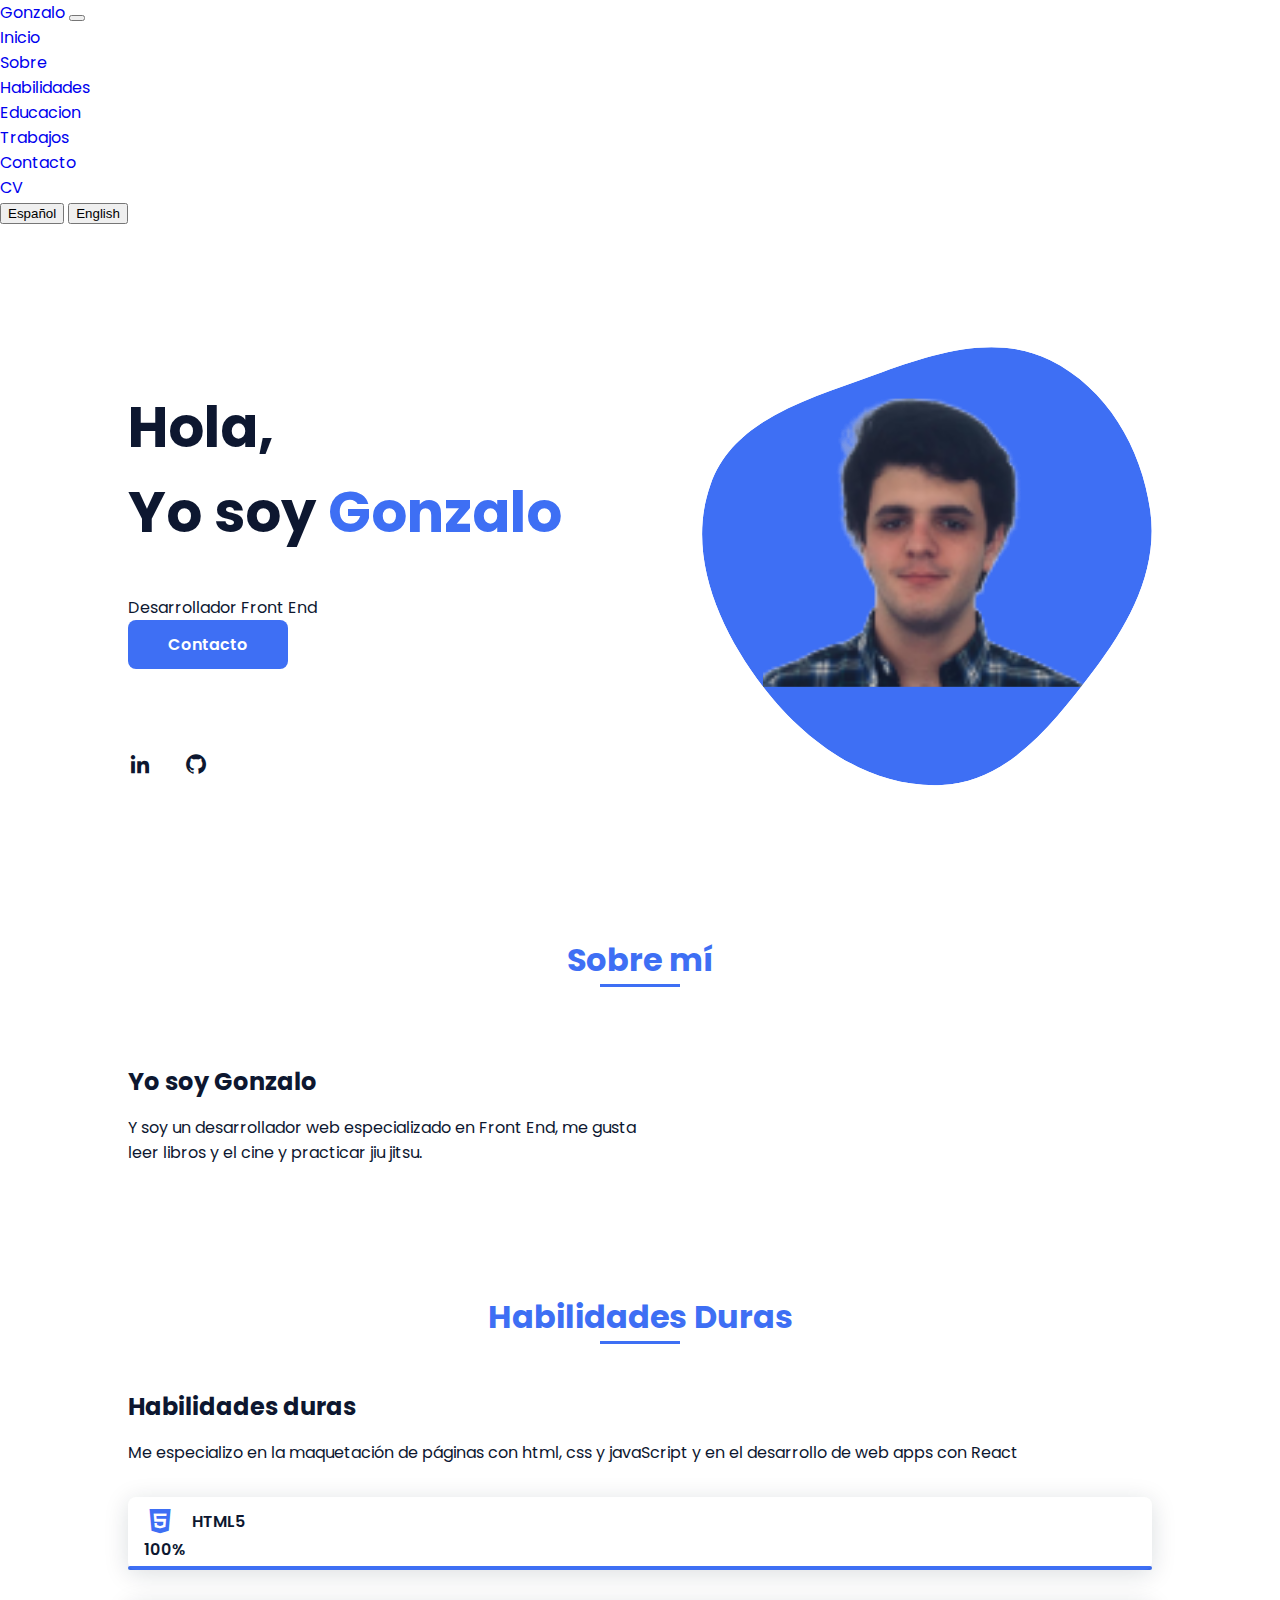
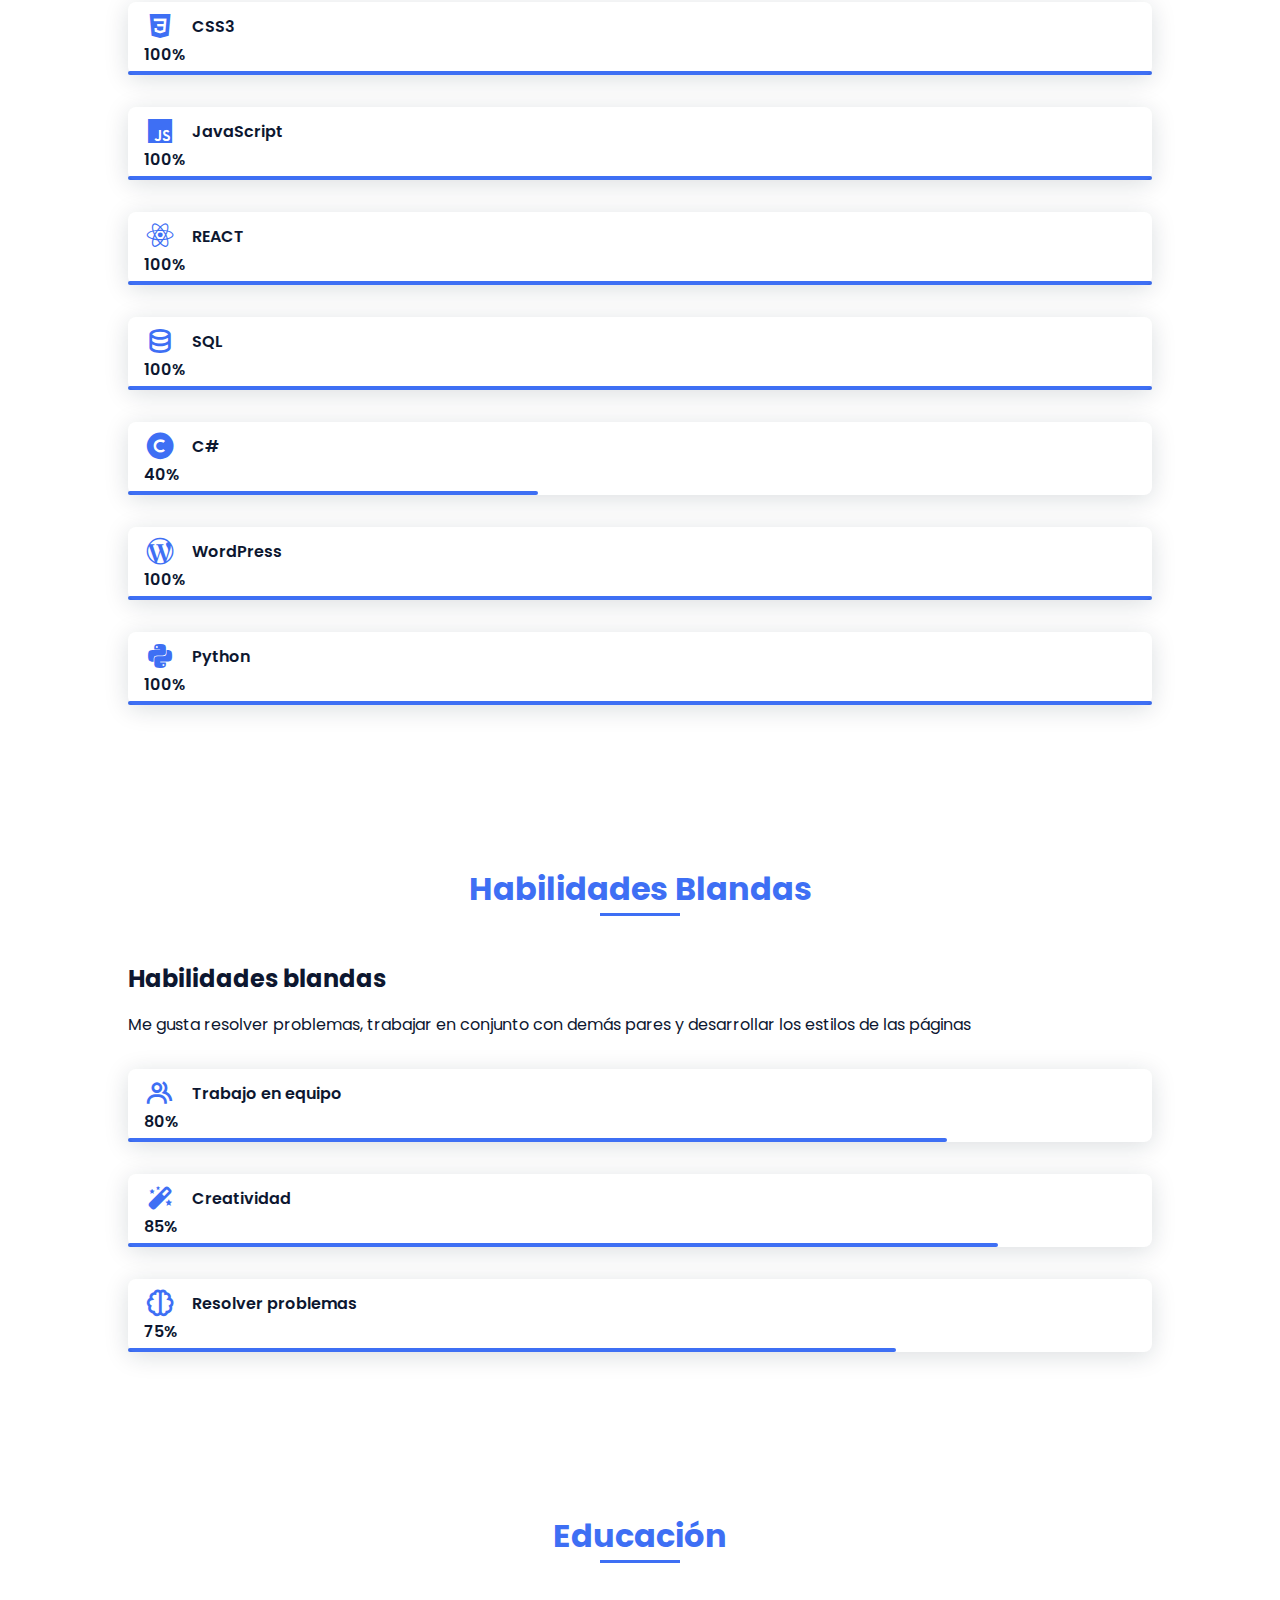
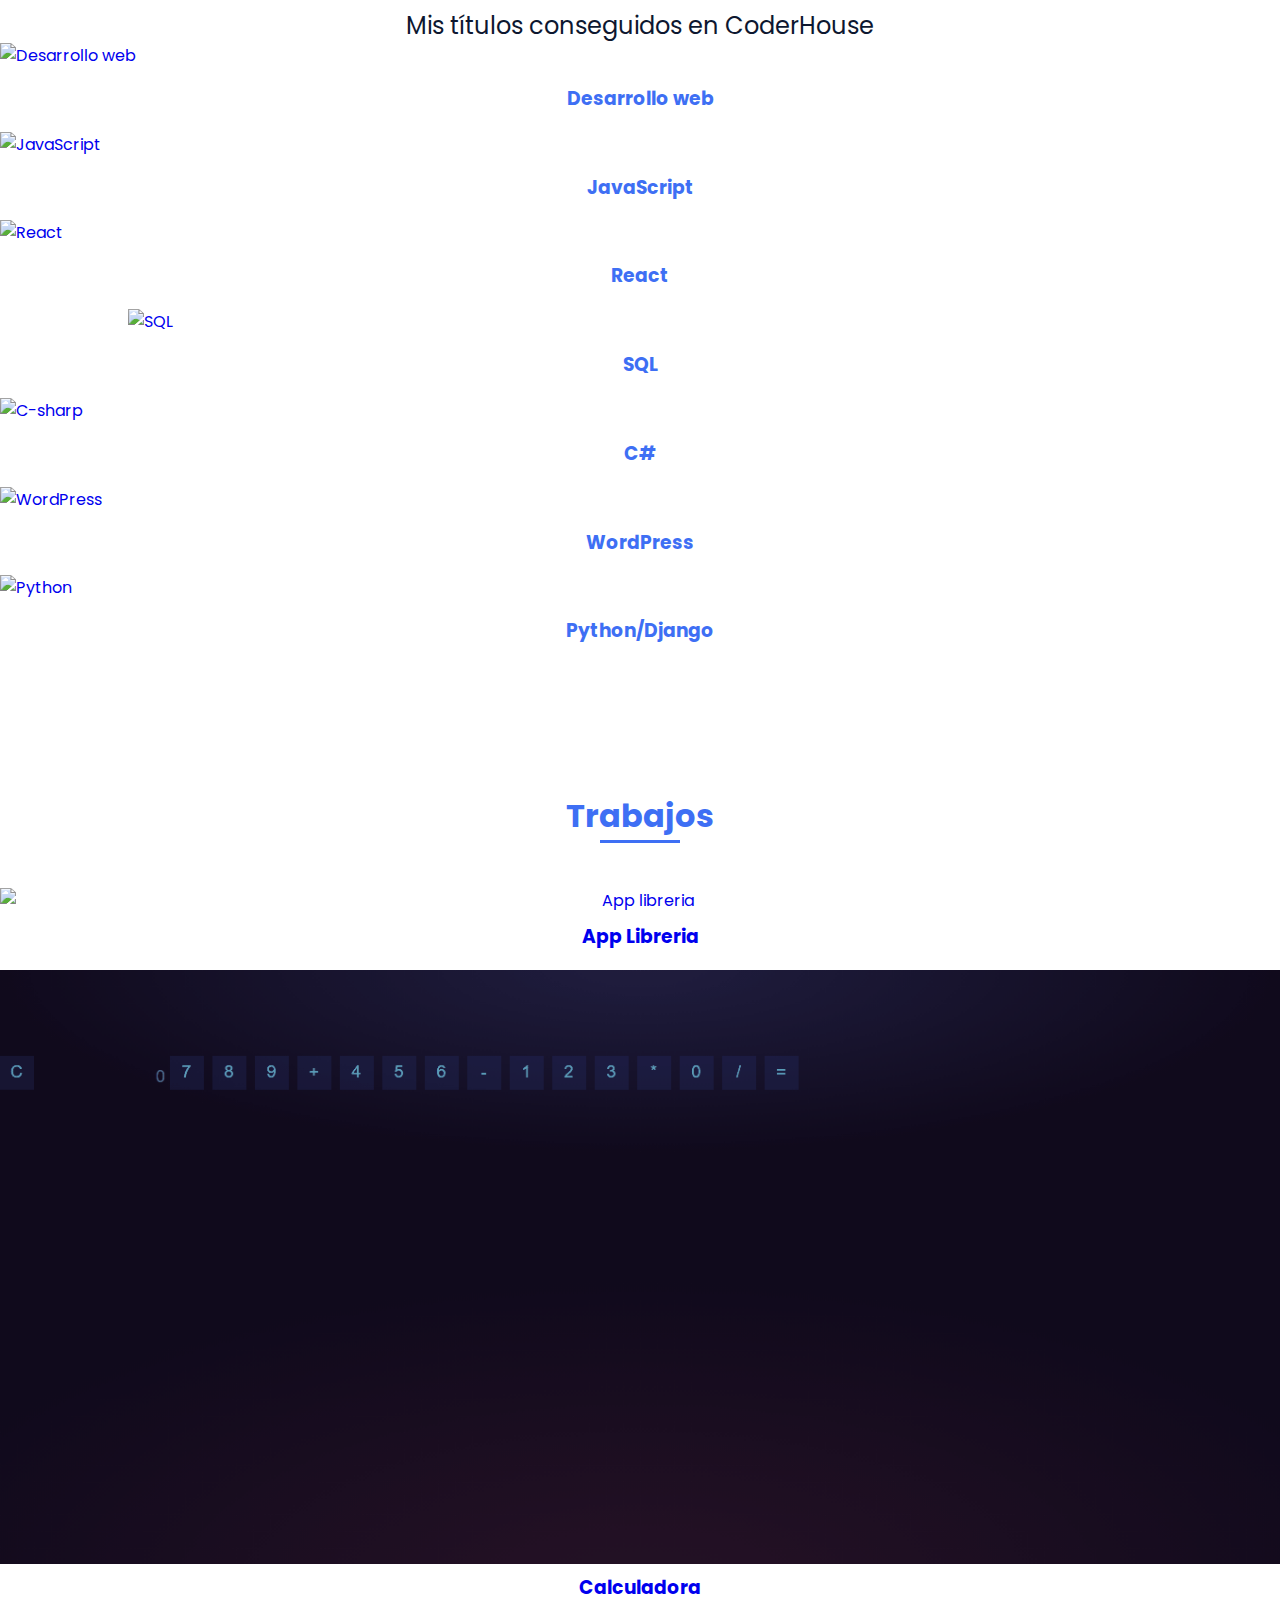
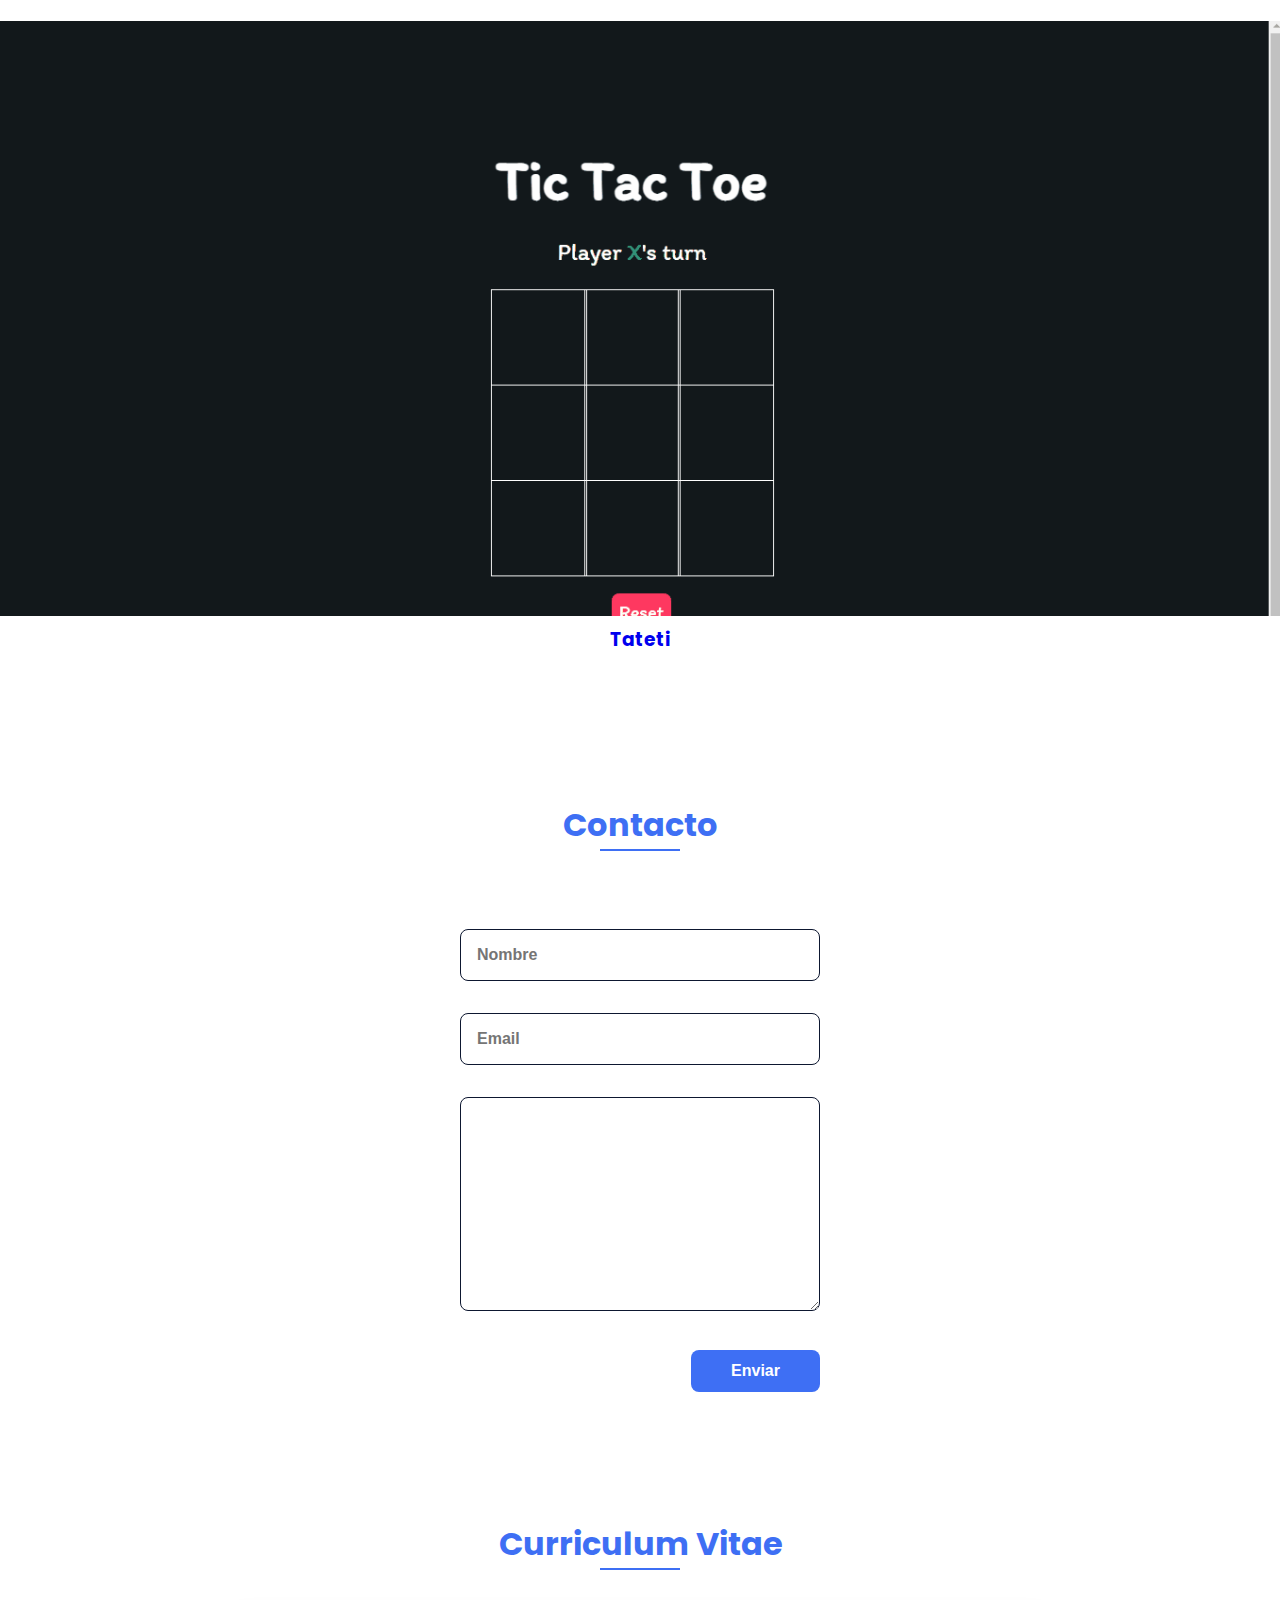
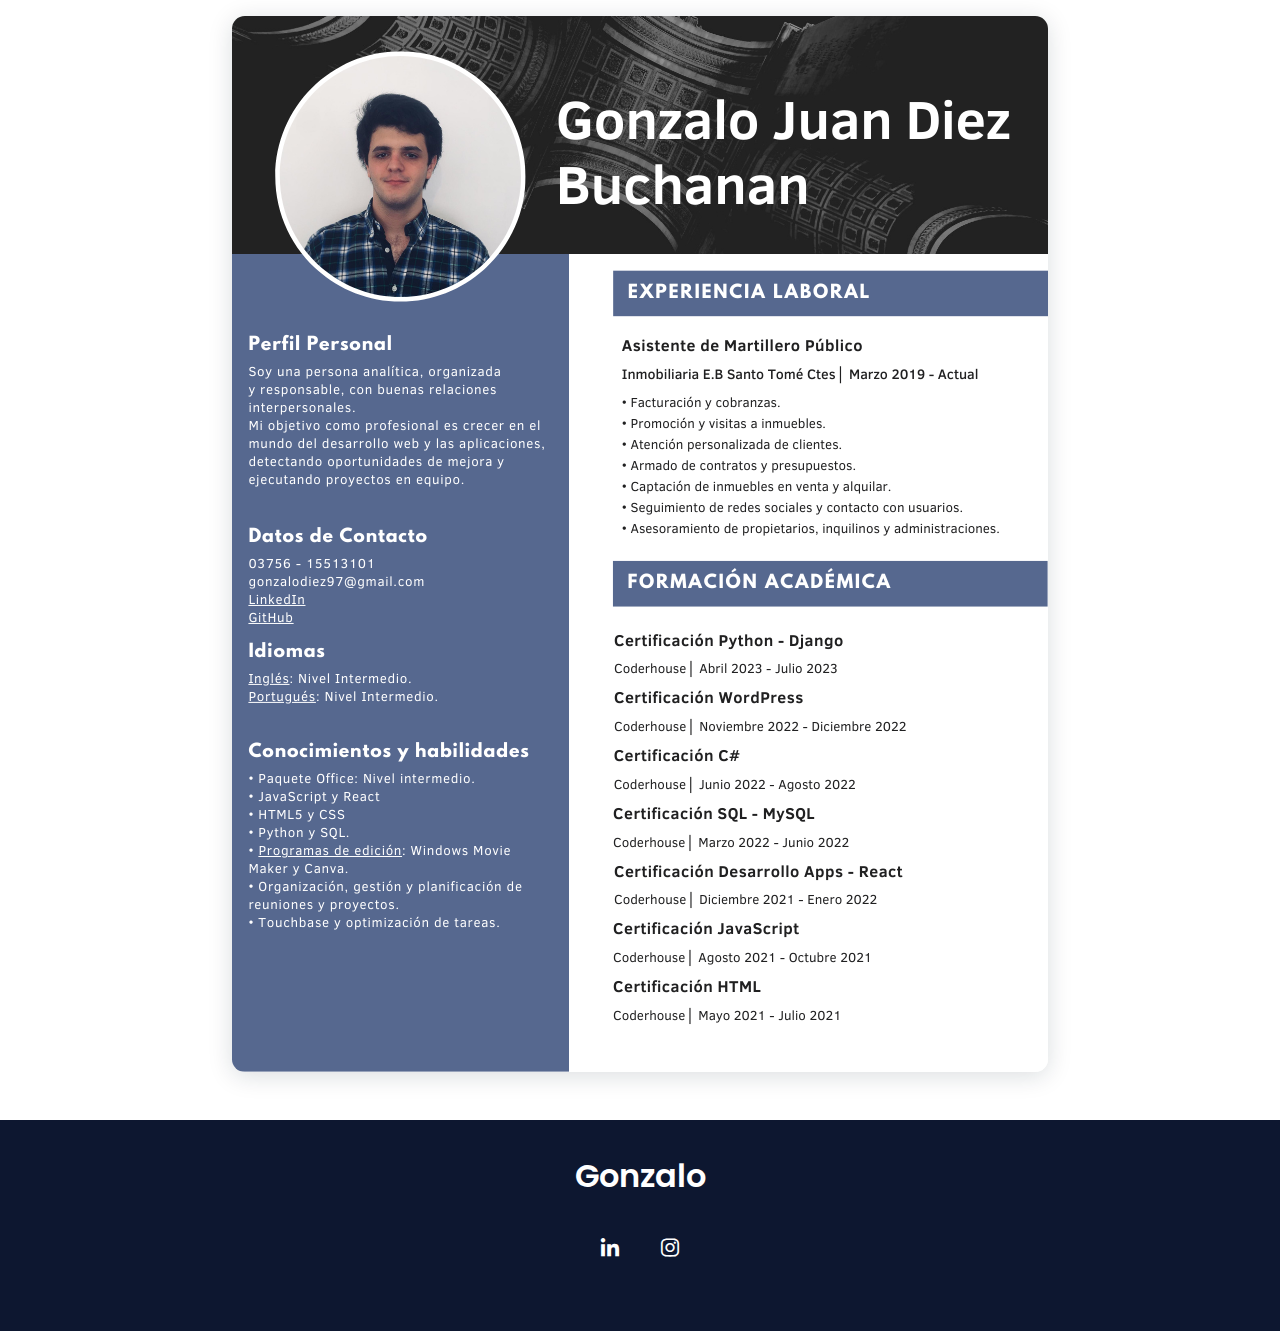
==== commit 14f858b4: "Agregado de de idiomas" ====
--- a/index.html
+++ b/index.html
@@ -12,415 +12,848 @@
 </head>
 
 <body>
-    <header>
-        <nav class="navbar navbar-expand-lg bg-body-tertiary">
-            <div class="container-fluid">
-                <a class="navbar-brand" href="#">Gonzalo</a>
-                <button class="navbar-toggler" type="button" data-bs-toggle="collapse"
-                    data-bs-target="#navbarSupportedContent" aria-controls="navbarSupportedContent"
-                    aria-expanded="false" aria-label="Toggle navigation">
-                    <span class="navbar-toggler-icon"></span>
-                </button>
-                <div class="collapse navbar-collapse" id="navbarSupportedContent">
-                    <ul class="navbar-nav me-auto mb-2 mb-lg-0 nav-underline">
-                        <li class="nav-item">
-                            <a class="nav-link" href="#home">Inicio</a>
-                        </li>
-                        <li class="nav-item">
-                            <a class="nav-link" href="#about">Sobre</a>
-                        </li>
-                        <li class="nav-item">
-                            <a class="nav-link" href="#skills">Habilidades</a>
-                        </li>
-                        <li class="nav-item">
-                            <a class="nav-link" href="#education">Educacion</a>
-                        </li>
-                        <li class="nav-item">
-                            <a class="nav-link" href="#work">Trabajos</a>
-                        </li>
-                        <li class="nav-item">
-                            <a class="nav-link" href="#contact">Contacto</a>
-                        </li>
-                        <li class="nav-item">
-                            <a class="nav-link" href="#curriculum">CV</a>
-                        </li>
-                    </ul>
-                </div>
-            </div>
-        </nav>
-    </header>
-
-    <main class="l-main">
-        <section class="home bd-grid" id="home">
-            <div class="home__data">
-                <h1 class="home__title">Hola,<br>Yo soy<span class="home__title-color"> Gonzalo</h1>
-                <p>Desarrollador Front End</p>
-
-                <a href="#" class="button">Contacto</a>
-            </div>
-
-            <div class="home__social">
-                <a href="https://www.linkedin.com/in/gonzalo-juan-diez-7188851a5/" class="home__social-icon"><i
-                        class='bx bxl-linkedin'></i></a>
-                <a href="https://github.com/Gonzalo-diez" class="home__social-icon"><i class='bx bxl-github'></i></a>
-            </div>
-
-            <div class="home__img">
-                <svg class="home__blob" viewBox="0 0 479 467">
-                    <mask id="mask0" mask-type="alpha">
-                        <path
-                            d="M9.19024 145.964C34.0253 76.5814 114.865 54.7299 184.111 29.4823C245.804 6.98884 311.86 -14.9503 370.735 14.143C431.207 44.026 467.948 107.508 477.191 174.311C485.897 237.229 454.931 294.377 416.506 344.954C373.74 401.245 326.068 462.801 255.442 466.189C179.416 469.835 111.552 422.137 65.1576 361.805C17.4835 299.81 -17.1617 219.583 9.19024 145.964Z" />
-                    </mask>
-                    <g mask="url(#mask0)">
-                        <path
-                            d="M9.19024 145.964C34.0253 76.5814 114.865 54.7299 184.111 29.4823C245.804 6.98884 311.86 -14.9503 370.735 14.143C431.207 44.026 467.948 107.508 477.191 174.311C485.897 237.229 454.931 294.377 416.506 344.954C373.74 401.245 326.068 462.801 255.442 466.189C179.416 469.835 111.552 422.137 65.1576 361.805C17.4835 299.81 -17.1617 219.583 9.19024 145.964Z" />
-                        <image class="home__blob-img" x="65" y="55" href="../img/perfil-removebg-preview.png" />
-                        <image class="home__blob-img" x="65" y="55" href="./img/perfil-removebg-preview.png" />
-                    </g>
-                </svg>
-            </div>
-        </section>
-
-        <section class="about section " id="about">
-            <h2 class="section-title">Sobre mí</h2>
-
-            <div class="about__container bd-grid">
-                <div>
-                    <h2 class="about__subtitle">Yo soy Gonzalo</h2>
-                    <p class="about__text">Y soy un desarrollador web especializado en Front End, me gusta leer libros y
-                        el cine y practicar jiu jitsu.</p>
-                </div>
-            </div>
-        </section>
-
-        <section id="skills">
-            <div class="skills section" id="hard-skills">
-                <h2 class="section-title">Habilidades Duras</h2>
-
-                <div class="skills__container bd-grid">
+    <section id="content-es">
+        <header>
+            <nav class="navbar navbar-expand-lg bg-body-tertiary">
+                <div class="container-fluid">
+                    <a class="navbar-brand" href="#">Gonzalo</a>
+                    <button class="navbar-toggler" type="button" data-bs-toggle="collapse"
+                        data-bs-target="#navbarSupportedContent" aria-controls="navbarSupportedContent"
+                        aria-expanded="false" aria-label="Toggle navigation">
+                        <span class="navbar-toggler-icon"></span>
+                    </button>
+                    <div class="collapse navbar-collapse" id="navbarSupportedContent">
+                        <ul class="navbar-nav me-auto mb-2 mb-lg-0 nav-underline">
+                            <li class="nav-item">
+                                <a class="nav-link" href="#home">Inicio</a>
+                            </li>
+                            <li class="nav-item">
+                                <a class="nav-link" href="#about">Sobre</a>
+                            </li>
+                            <li class="nav-item">
+                                <a class="nav-link" href="#skills">Habilidades</a>
+                            </li>
+                            <li class="nav-item">
+                                <a class="nav-link" href="#education">Educacion</a>
+                            </li>
+                            <li class="nav-item">
+                                <a class="nav-link" href="#work">Trabajos</a>
+                            </li>
+                            <li class="nav-item">
+                                <a class="nav-link" href="#contact">Contacto</a>
+                            </li>
+                            <li class="nav-item">
+                                <a class="nav-link" href="#curriculum">CV</a>
+                            </li>
+                        </ul>
+                    </div>
+                </div>
+                <div class="container">
+                    <div class="btn-group">
+                        <button type="button" class="btn btn-primary" id="btn-es">Español</button>
+                        <button type="button" class="btn btn-primary" id="btn-en">English</button>
+                    </div>
+                </div>
+            </nav>
+        </header>
+
+        <main class="l-main">
+            <section class="home bd-grid" id="home">
+                <div class="home__data">
+                    <h1 class="home__title">Hola,<br>Yo soy<span class="home__title-color"> Gonzalo</h1>
+                    <p>Desarrollador Front End</p>
+
+                    <a href="#" class="button">Contacto</a>
+                </div>
+
+                <div class="home__social">
+                    <a href="https://www.linkedin.com/in/gonzalo-juan-diez-7188851a5/" class="home__social-icon"><i
+                            class='bx bxl-linkedin'></i></a>
+                    <a href="https://github.com/Gonzalo-diez" class="home__social-icon"><i
+                            class='bx bxl-github'></i></a>
+                </div>
+
+                <div class="home__img">
+                    <svg class="home__blob" viewBox="0 0 479 467">
+                        <mask id="mask0" mask-type="alpha">
+                            <path
+                                d="M9.19024 145.964C34.0253 76.5814 114.865 54.7299 184.111 29.4823C245.804 6.98884 311.86 -14.9503 370.735 14.143C431.207 44.026 467.948 107.508 477.191 174.311C485.897 237.229 454.931 294.377 416.506 344.954C373.74 401.245 326.068 462.801 255.442 466.189C179.416 469.835 111.552 422.137 65.1576 361.805C17.4835 299.81 -17.1617 219.583 9.19024 145.964Z" />
+                        </mask>
+                        <g mask="url(#mask0)">
+                            <path
+                                d="M9.19024 145.964C34.0253 76.5814 114.865 54.7299 184.111 29.4823C245.804 6.98884 311.86 -14.9503 370.735 14.143C431.207 44.026 467.948 107.508 477.191 174.311C485.897 237.229 454.931 294.377 416.506 344.954C373.74 401.245 326.068 462.801 255.442 466.189C179.416 469.835 111.552 422.137 65.1576 361.805C17.4835 299.81 -17.1617 219.583 9.19024 145.964Z" />
+                            <image class="home__blob-img" x="65" y="55" href="../img/perfil-removebg-preview.png" />
+                            <image class="home__blob-img" x="65" y="55" href="./img/perfil-removebg-preview.png" />
+                        </g>
+                    </svg>
+                </div>
+            </section>
+
+            <section class="about section " id="about">
+                <h2 class="section-title">Sobre mí</h2>
+
+                <div class="about__container bd-grid">
                     <div>
-                        <h2 class="skills__subtitle">Habilidades duras</h2>
-                        <p class="skills__text">Me especializo en la maquetación de páginas con html, css y javaScript y
-                            en el desarrollo de web apps con React</p>
-
-                        <div class="container">
-                            <div class="row">
-                                <div class="col-md-4">
-                                    <div class="skills__data">
-                                        <div class="skills__names">
-                                            <i class='bx bxl-html5 skills__icon'></i>
-                                            <span class="skills__name">HTML5</span>
-                                        </div>
-                                        <div class="skills__bar skills__full">
-            
-                                        </div>
-                                        <div>
-                                            <span class="skills__percentage">100%</span>
-                                        </div>
-                                    </div>
-                                </div>
-                                <div class="col-md-4">
-                                    <div class="skills__data">
-                                        <div class="skills__names">
-                                            <i class='bx bxl-css3 skills__icon'></i>
-                                            <span class="skills__name">CSS3</span>
-                                        </div>
-                                        <div class="skills__bar skills__full">
-            
-                                        </div>
-                                        <div>
-                                            <span class="skills__percentage">100%</span>
-                                        </div>
-                                    </div>
-                                </div>
-                                <div class="col-md-4">
-                                    <div class="skills__data">
-                                        <div class="skills__names">
-                                            <i class='bx bxl-javascript skills__icon'></i>
-                                            <span class="skills__name">JavaScript</span>
-                                        </div>
-                                        <div class="skills__bar skills__full">
-            
-                                        </div>
-                                        <div>
-                                            <span class="skills__percentage">100%</span>
-                                        </div>
-                                    </div>
-                                </div>
-                                <div class="col-md-4">
-                                    <div class="skills__data">
-                                        <div class="skills__names">
-                                            <i class='bx bxl-react skills__icon'></i>
-                                            <span class="skills__name">REACT</span>
-                                        </div>
-                                        <div class="skills__bar skills__full">
-            
-                                        </div>
-                                        <div>
-                                            <span class="skills__percentage">100%</span>
-                                        </div>
-                                    </div>
-                                </div>
-                                <div class="col-md-4">
-                                    <div class="skills__data">
-                                        <div class="skills__names">
-                                            <i class='bx bx-data skills__icon'></i>
-                                            <span class="skills__name">SQL</span>
-                                        </div>
-                                        <div class="skills__bar skills__full">
-            
-                                        </div>
-                                        <div>
-                                            <span class="skills__percentage">100%</span>
-                                        </div>
-                                    </div>
-                                </div>
-                                <div class="col-md-4">
-                                    <div class="skills__data">
-                                        <div class="skills__names">
-                                            <i class='bx bxs-copyright skills__icon'></i>
-                                            <span class="skills__name">C#</span>
-                                        </div>
-                                        <div class="skills__bar skills__c">
-            
-                                        </div>
-                                        <div>
-                                            <span class="skills__percentage">40%</span>
-                                        </div>
-                                    </div>
-                                </div>
-                                <div class="col-md-4">
-                                    <div class="skills__data">
-                                        <div class="skills__names">
-                                            <i class='bx bxl-wordpress skills__icon'></i>
-                                            <span class="skills__name">WordPress</span>
-                                        </div>
-                                        <div class="skills__bar skills__full">
-            
-                                        </div>
-                                        <div>
-                                            <span class="skills__percentage">100%</span>
-                                        </div>
-                                    </div>
-                                </div>
-                                <div class="col-md-4">
-                                    <div class="skills__data">
-                                        <div class="skills__names">
-                                            <i class='bx bxl-python skills__icon'></i>
-                                            <span class="skills__name">Python</span>
-                                        </div>
-                                        <div class="skills__bar skills__full">
-            
-                                        </div>
-                                        <div>
-                                            <span class="skills__percentage">100%</span>
-                                        </div>
-                                    </div>
-                                </div>
-                            </div>
-                        </div>
-                    </div>
-                </div>
-            </div>
-
-            <div class="skills section" id="soft-skills">
-                <h2 class="section-title">Habilidades Blandas</h2>
-
-                <div class="skills__container bd-grid">
+                        <h2 class="about__subtitle">Yo soy Gonzalo</h2>
+                        <p class="about__text">Y soy un desarrollador web especializado en Front End, me gusta leer
+                            libros y
+                            el cine y practicar jiu jitsu.</p>
+                    </div>
+                </div>
+            </section>
+
+            <section id="skills">
+                <div class="skills section" id="hard-skills">
+                    <h2 class="section-title">Habilidades Duras</h2>
+
+                    <div class="skills__container bd-grid">
+                        <div>
+                            <h2 class="skills__subtitle">Habilidades duras</h2>
+                            <p class="skills__text">Me especializo en la maquetación de páginas con html, css y
+                                javaScript y
+                                en el desarrollo de web apps con React</p>
+
+                            <div class="container">
+                                <div class="row">
+                                    <div class="col-md-4">
+                                        <div class="skills__data">
+                                            <div class="skills__names">
+                                                <i class='bx bxl-html5 skills__icon'></i>
+                                                <span class="skills__name">HTML5</span>
+                                            </div>
+                                            <div class="skills__bar skills__full">
+
+                                            </div>
+                                            <div>
+                                                <span class="skills__percentage">100%</span>
+                                            </div>
+                                        </div>
+                                    </div>
+                                    <div class="col-md-4">
+                                        <div class="skills__data">
+                                            <div class="skills__names">
+                                                <i class='bx bxl-css3 skills__icon'></i>
+                                                <span class="skills__name">CSS3</span>
+                                            </div>
+                                            <div class="skills__bar skills__full">
+
+                                            </div>
+                                            <div>
+                                                <span class="skills__percentage">100%</span>
+                                            </div>
+                                        </div>
+                                    </div>
+                                    <div class="col-md-4">
+                                        <div class="skills__data">
+                                            <div class="skills__names">
+                                                <i class='bx bxl-javascript skills__icon'></i>
+                                                <span class="skills__name">JavaScript</span>
+                                            </div>
+                                            <div class="skills__bar skills__full">
+
+                                            </div>
+                                            <div>
+                                                <span class="skills__percentage">100%</span>
+                                            </div>
+                                        </div>
+                                    </div>
+                                    <div class="col-md-4">
+                                        <div class="skills__data">
+                                            <div class="skills__names">
+                                                <i class='bx bxl-react skills__icon'></i>
+                                                <span class="skills__name">REACT</span>
+                                            </div>
+                                            <div class="skills__bar skills__full">
+
+                                            </div>
+                                            <div>
+                                                <span class="skills__percentage">100%</span>
+                                            </div>
+                                        </div>
+                                    </div>
+                                    <div class="col-md-4">
+                                        <div class="skills__data">
+                                            <div class="skills__names">
+                                                <i class='bx bx-data skills__icon'></i>
+                                                <span class="skills__name">SQL</span>
+                                            </div>
+                                            <div class="skills__bar skills__full">
+
+                                            </div>
+                                            <div>
+                                                <span class="skills__percentage">100%</span>
+                                            </div>
+                                        </div>
+                                    </div>
+                                    <div class="col-md-4">
+                                        <div class="skills__data">
+                                            <div class="skills__names">
+                                                <i class='bx bxs-copyright skills__icon'></i>
+                                                <span class="skills__name">C#</span>
+                                            </div>
+                                            <div class="skills__bar skills__c">
+
+                                            </div>
+                                            <div>
+                                                <span class="skills__percentage">40%</span>
+                                            </div>
+                                        </div>
+                                    </div>
+                                    <div class="col-md-4">
+                                        <div class="skills__data">
+                                            <div class="skills__names">
+                                                <i class='bx bxl-wordpress skills__icon'></i>
+                                                <span class="skills__name">WordPress</span>
+                                            </div>
+                                            <div class="skills__bar skills__full">
+
+                                            </div>
+                                            <div>
+                                                <span class="skills__percentage">100%</span>
+                                            </div>
+                                        </div>
+                                    </div>
+                                    <div class="col-md-4">
+                                        <div class="skills__data">
+                                            <div class="skills__names">
+                                                <i class='bx bxl-python skills__icon'></i>
+                                                <span class="skills__name">Python</span>
+                                            </div>
+                                            <div class="skills__bar skills__full">
+
+                                            </div>
+                                            <div>
+                                                <span class="skills__percentage">100%</span>
+                                            </div>
+                                        </div>
+                                    </div>
+                                </div>
+                            </div>
+                        </div>
+                    </div>
+                </div>
+
+                <div class="skills section" id="soft-skills">
+                    <h2 class="section-title">Habilidades Blandas</h2>
+
+                    <div class="skills__container bd-grid">
+                        <div>
+                            <h2 class="skills__subtitle">Habilidades blandas</h2>
+                            <p class="skills__text">Me gusta resolver problemas, trabajar en conjunto con demás pares y
+                                desarrollar los estilos de las páginas</p>
+
+                            <div class="container">
+                                <div class="row">
+                                    <div class="col-md-4">
+                                        <div class="skills__data">
+                                            <div class="skills__names">
+                                                <i class='bx bx-group skills__icon'></i>
+                                                <span class="skills__name">Trabajo en equipo</span>
+                                            </div>
+                                            <div class="skills__bar skills__team">
+
+                                            </div>
+                                            <div>
+                                                <span class="skills__percentage">80%</span>
+                                            </div>
+                                        </div>
+                                    </div>
+                                    <div class="col-md-4">
+                                        <div class="skills__data">
+                                            <div class="skills__names">
+                                                <i class='bx bxs-magic-wand skills__icon'></i>
+                                                <span class="skills__name">Creatividad</span>
+                                            </div>
+                                            <div class="skills__bar skills__creativity">
+
+                                            </div>
+                                            <div>
+                                                <span class="skills__percentage">85%</span>
+                                            </div>
+                                        </div>
+                                    </div>
+                                    <div class="col-md-4">
+                                        <div class="skills__data">
+                                            <div class="skills__names">
+                                                <i class='bx bx-brain skills__icon'></i>
+                                                <span class="skills__name">Resolver problemas</span>
+                                            </div>
+                                            <div class="skills__bar skills__solve">
+
+                                            </div>
+                                            <div>
+                                                <span class="skills__percentage">75%</span>
+                                            </div>
+                                        </div>
+                                    </div>
+                                </div>
+                            </div>
+                        </div>
+                    </div>
+                </div>
+            </section>
+
+            <section class="education section" id="education">
+                <h2 class="section-title">Educación</h2>
+                <p class="education__text">Mis títulos conseguidos en CoderHouse</p>
+
+                <div class="container">
+                    <div class="row">
+                        <div class="col-md-4">
+                            <div class="education__container">
+                                <div class="education">
+                                    <a download="desarrollo" href="./img/desarrollo.png" class="education__img">
+                                        <img src="./img/desarrollo.png" alt="Desarrollo web">
+                                        <h3 class="education__title">Desarrollo web</h3>
+                                    </a>
+                                </div>
+                            </div>
+                        </div>
+                        <div class="col-md-4">
+                            <div class="education__container">
+                                <div class="education">
+                                    <a download="js" href="./img/javascript.png" class="education__img">
+                                        <img src="./img/javascript.png" alt="JavaScript">
+                                        <h3 class="education__title">JavaScript</h3>
+                                    </a>
+                                </div>
+                            </div>
+                        </div>
+                        <div class="col-md-4">
+                            <div class="education__container">
+                                <div class="education">
+                                    <a download="react" href="./img/react.png" class="education__img">
+                                        <img src="./img/react.png" alt="React">
+                                        <h3 class="education__title">React</h3>
+                                    </a>
+                                </div>
+                            </div>
+                        </div>
+                        <div class="col-md-4">
+                            <div class="education__container bd-grid">
+                                <div class="education">
+                                    <a download="sql" href="./img/sql.png" class="education__img">
+                                        <img src="./img/sql.png" alt="SQL">
+                                        <h3 class="education__title">SQL</h3>
+                                    </a>
+                                </div>
+                            </div>
+                        </div>
+                        <div class="col-md-4">
+                            <div class="education__container">
+                                <div class="education">
+                                    <a download="csharp" href="./img/c-sharp.png" class="education__img">
+                                        <img src="./img/c-sharp.png" alt="C-sharp">
+                                        <h3 class="education__title">C#<h3>
+                                    </a>
+                                </div>
+                            </div>
+                        </div>
+                        <div class="col-md-4">
+                            <div class="education__container">
+                                <div class="education">
+                                    <a download="wordpress" href="./img/wordpress.png" class="education__img">
+                                        <img src="./img/wordpress.png" alt="WordPress">
+                                        <h3 class="education__title">WordPress</h3>
+                                    </a>
+                                </div>
+                            </div>
+                        </div>
+                        <div class="col-md-4">
+                            <div class="education__container">
+                                <div class="education">
+                                    <a download="python" href="./img/python.png" class="education__img">
+                                        <img src="./img/python.png" alt="Python">
+                                        <h3 class="education__title">Python/Django</h3>
+                                    </a>
+                                </div>
+                            </div>
+                        </div>
+                    </div>
+                </div>
+            </section>
+
+
+            <section class="work section" id="work">
+                <h2 class="section-title">Trabajos</h2>
+
+                <div class="container">
+                    <div class="row">
+                        <div class="col-md-4">
+                            <div class="work__container">
+                                <a href="https://github.com/Gonzalo-diez/proyecto-app-libreria" class="work__img">
+                                    <img src="./img/gifApp.gif" alt="App libreria">
+                                    <h3>App Libreria</h3>
+                                </a>
+                            </div>
+                        </div>
+                        <div class="col-md-4">
+                            <div class="work__container">
+                                <a href="https://github.com/Gonzalo-diez/calculadora" class="work__img">
+                                    <img src="./img/calculadora.gif" alt="Calculadora">
+                                    <h3>Calculadora</h3>
+                                </a>
+                            </div>
+                        </div>
+                        <div class="col-md-4">
+                            <div class="work__container">
+                                <a href="https://github.com/Gonzalo-diez/tateti" class="work__img">
+                                    <img src="./img/tateti.gif" alt="Ta-te-ti">
+                                    <h3>Tateti</h3>
+                                </a>
+                            </div>
+                        </div>
+                    </div>
+                </div>
+            </section>
+
+            <section class="contact section" id="contact">
+                <h2 class="section-title">Contacto</h2>
+
+                <div class="contact__container bd-grid">
+                    <form class="contact__form" id="contactForm" action="https://formspree.io/f/mqknrzdb" method="POST">
+                        <input id="nombre" name="name" type="text" placeholder="Nombre" class="contact__input" required>
+                        <input id="email" name="email" type="mail" placeholder="Email" class="contact__input" required>
+                        <textarea name="msgContent" id="msgContent" cols="0" rows="10" class="contact__input"
+                            required></textarea>
+                        <input type="submit" value="Enviar" class="contact__button button">
+                    </form>
+                </div>
+            </section>
+
+            <section class="curriculum section" id="curriculum">
+                <h2 class="section-title">Curriculum Vitae</h2>
+
+                <div class="cv__container bd-grid">
+                    <a download="cv" href="./curriculum/CV Gonzalo Diez.pdf" class="cv__img">
+                        <img src="./img/CV Gonzalo Diez (1).png" alt="curriculum vitae">
+                    </a>
+                </div>
+            </section>
+        </main>
+    </section>
+
+    <!-- Sección en ingles / Section in english -->
+
+    <section id="content-en" style="display: none;">
+        <header>
+            <nav class="navbar navbar-expand-lg bg-body-tertiary">
+                <div class="container-fluid">
+                    <a class="navbar-brand" href="#">Gonzalo</a>
+                    <button class="navbar-toggler" type="button" data-bs-toggle="collapse"
+                        data-bs-target="#navbarSupportedContent" aria-controls="navbarSupportedContent"
+                        aria-expanded="false" aria-label="Toggle navigation">
+                        <span class="navbar-toggler-icon"></span>
+                    </button>
+                    <div class="collapse navbar-collapse" id="navbarSupportedContent">
+                        <ul class="navbar-nav me-auto mb-2 mb-lg-0 nav-underline">
+                            <li class="nav-item">
+                                <a class="nav-link" href="#home">Home</a>
+                            </li>
+                            <li class="nav-item">
+                                <a class="nav-link" href="#about">About</a>
+                            </li>
+                            <li class="nav-item">
+                                <a class="nav-link" href="#skills">Skills</a>
+                            </li>
+                            <li class="nav-item">
+                                <a class="nav-link" href="#education">Education</a>
+                            </li>
+                            <li class="nav-item">
+                                <a class="nav-link" href="#work">Projects</a>
+                            </li>
+                            <li class="nav-item">
+                                <a class="nav-link" href="#contact">Contact</a>
+                            </li>
+                            <li class="nav-item">
+                                <a class="nav-link" href="#curriculum">Resume</a>
+                            </li>
+                        </ul>
+                    </div>
+                </div>
+                <div class="container">
+                    <div class="btn-group">
+                        <button type="button" class="btn btn-primary" id="btn-es">Español</button>
+                        <button type="button" class="btn btn-primary" id="btn-en">English</button>
+                    </div>
+                </div>
+            </nav>
+        </header>
+
+        <main class="l-main">
+            <section class="home bd-grid" id="home">
+                <div class="home__data">
+                    <h1 class="home__title">Hello,<br>I am<span class="home__title-color"> Gonzalo</h1>
+                    <p>Front End Developer</p>
+
+                    <a href="#" class="button">Contact</a>
+                </div>
+
+                <div class="home__social">
+                    <a href="https://www.linkedin.com/in/gonzalo-juan-diez-7188851a5/" class="home__social-icon"><i
+                            class='bx bxl-linkedin'></i></a>
+                    <a href="https://github.com/Gonzalo-diez" class="home__social-icon"><i
+                            class='bx bxl-github'></i></a>
+                </div>
+
+                <div class="home__img">
+                    <svg class="home__blob" viewBox="0 0 479 467">
+                        <mask id="mask0" mask-type="alpha">
+                            <path
+                                d="M9.19024 145.964C34.0253 76.5814 114.865 54.7299 184.111 29.4823C245.804 6.98884 311.86 -14.9503 370.735 14.143C431.207 44.026 467.948 107.508 477.191 174.311C485.897 237.229 454.931 294.377 416.506 344.954C373.74 401.245 326.068 462.801 255.442 466.189C179.416 469.835 111.552 422.137 65.1576 361.805C17.4835 299.81 -17.1617 219.583 9.19024 145.964Z" />
+                        </mask>
+                        <g mask="url(#mask0)">
+                            <path
+                                d="M9.19024 145.964C34.0253 76.5814 114.865 54.7299 184.111 29.4823C245.804 6.98884 311.86 -14.9503 370.735 14.143C431.207 44.026 467.948 107.508 477.191 174.311C485.897 237.229 454.931 294.377 416.506 344.954C373.74 401.245 326.068 462.801 255.442 466.189C179.416 469.835 111.552 422.137 65.1576 361.805C17.4835 299.81 -17.1617 219.583 9.19024 145.964Z" />
+                            <image class="home__blob-img" x="65" y="55" href="../img/perfil-removebg-preview.png" />
+                            <image class="home__blob-img" x="65" y="55" href="./img/perfil-removebg-preview.png" />
+                        </g>
+                    </svg>
+                </div>
+            </section>
+
+            <section class="about section " id="about">
+                <h2 class="section-title">About me</h2>
+
+                <div class="about__container bd-grid">
                     <div>
-                        <h2 class="skills__subtitle">Habilidades blandas</h2>
-                        <p class="skills__text">Me gusta resolver problemas, trabajar en conjunto con demás pares y
-                            desarrollar los estilos de las páginas</p>
-
-                        <div class="container">
-                            <div class="row">
-                                <div class="col-md-4">
-                                    <div class="skills__data">
-                                        <div class="skills__names">
-                                            <i class='bx bx-group skills__icon'></i>
-                                            <span class="skills__name">Trabajo en equipo</span>
-                                        </div>
-                                        <div class="skills__bar skills__team">
-            
-                                        </div>
-                                        <div>
-                                            <span class="skills__percentage">80%</span>
-                                        </div>
-                                    </div>
-                                </div>
-                                <div class="col-md-4">
-                                    <div class="skills__data">
-                                        <div class="skills__names">
-                                            <i class='bx bxs-magic-wand skills__icon'></i>
-                                            <span class="skills__name">Creatividad</span>
-                                        </div>
-                                        <div class="skills__bar skills__creativity">
-            
-                                        </div>
-                                        <div>
-                                            <span class="skills__percentage">85%</span>
-                                        </div>
-                                    </div>
-                                </div>
-                                <div class="col-md-4">
-                                    <div class="skills__data">
-                                        <div class="skills__names">
-                                            <i class='bx bx-brain skills__icon'></i>
-                                            <span class="skills__name">Resolver problemas</span>
-                                        </div>
-                                        <div class="skills__bar skills__solve">
-            
-                                        </div>
-                                        <div>
-                                            <span class="skills__percentage">75%</span>
-                                        </div>
-                                    </div>
-                                </div>
-                            </div>
-                        </div>
-                    </div>
-                </div>
-            </div>
-        </section>
-
-        <section class="education section" id="education">
-            <h2 class="section-title">Educación</h2>
-            <p class="education__text">Mis títulos conseguidos en CoderHouse</p>
-        
-            <div class="container">
-                <div class="row">
-                    <div class="col-md-4">
-                        <div class="education__container">
-                            <div class="education">
-                                <a href="" class="education__img">
-                                    <img src="./img/desarrollo.png" alt="Desarrollo web">
-                                    <h3 class="education__title">Desarrollo web</h3>
+                        <h2 class="about__subtitle">I am Gonzalo</h2>
+                        <p class="about__text">And I am a web developer specialized in Front End, I like to read books
+                            and
+                            cinema and practicing jiu jitsu.</p>
+                    </div>
+                </div>
+            </section>
+
+            <section id="skills">
+                <div class="skills section" id="hard-skills">
+                    <h2 class="section-title">Hard Skills</h2>
+
+                    <div class="skills__container bd-grid">
+                        <div>
+                            <h2 class="skills__subtitle">Hard Skills</h2>
+                            <p class="skills__text">I specialize in page layout with html, css and javascript and
+                                in developing web apps with React</p>
+
+                            <div class="container">
+                                <div class="row">
+                                    <div class="col-md-4">
+                                        <div class="skills__data">
+                                            <div class="skills__names">
+                                                <i class='bx bxl-html5 skills__icon'></i>
+                                                <span class="skills__name">HTML5</span>
+                                            </div>
+                                            <div class="skills__bar skills__full">
+
+                                            </div>
+                                            <div>
+                                                <span class="skills__percentage">100%</span>
+                                            </div>
+                                        </div>
+                                    </div>
+                                    <div class="col-md-4">
+                                        <div class="skills__data">
+                                            <div class="skills__names">
+                                                <i class='bx bxl-css3 skills__icon'></i>
+                                                <span class="skills__name">CSS3</span>
+                                            </div>
+                                            <div class="skills__bar skills__full">
+
+                                            </div>
+                                            <div>
+                                                <span class="skills__percentage">100%</span>
+                                            </div>
+                                        </div>
+                                    </div>
+                                    <div class="col-md-4">
+                                        <div class="skills__data">
+                                            <div class="skills__names">
+                                                <i class='bx bxl-javascript skills__icon'></i>
+                                                <span class="skills__name">JavaScript</span>
+                                            </div>
+                                            <div class="skills__bar skills__full">
+
+                                            </div>
+                                            <div>
+                                                <span class="skills__percentage">100%</span>
+                                            </div>
+                                        </div>
+                                    </div>
+                                    <div class="col-md-4">
+                                        <div class="skills__data">
+                                            <div class="skills__names">
+                                                <i class='bx bxl-react skills__icon'></i>
+                                                <span class="skills__name">REACT</span>
+                                            </div>
+                                            <div class="skills__bar skills__full">
+
+                                            </div>
+                                            <div>
+                                                <span class="skills__percentage">100%</span>
+                                            </div>
+                                        </div>
+                                    </div>
+                                    <div class="col-md-4">
+                                        <div class="skills__data">
+                                            <div class="skills__names">
+                                                <i class='bx bx-data skills__icon'></i>
+                                                <span class="skills__name">SQL</span>
+                                            </div>
+                                            <div class="skills__bar skills__full">
+
+                                            </div>
+                                            <div>
+                                                <span class="skills__percentage">100%</span>
+                                            </div>
+                                        </div>
+                                    </div>
+                                    <div class="col-md-4">
+                                        <div class="skills__data">
+                                            <div class="skills__names">
+                                                <i class='bx bxs-copyright skills__icon'></i>
+                                                <span class="skills__name">C#</span>
+                                            </div>
+                                            <div class="skills__bar skills__c">
+
+                                            </div>
+                                            <div>
+                                                <span class="skills__percentage">40%</span>
+                                            </div>
+                                        </div>
+                                    </div>
+                                    <div class="col-md-4">
+                                        <div class="skills__data">
+                                            <div class="skills__names">
+                                                <i class='bx bxl-wordpress skills__icon'></i>
+                                                <span class="skills__name">WordPress</span>
+                                            </div>
+                                            <div class="skills__bar skills__full">
+
+                                            </div>
+                                            <div>
+                                                <span class="skills__percentage">100%</span>
+                                            </div>
+                                        </div>
+                                    </div>
+                                    <div class="col-md-4">
+                                        <div class="skills__data">
+                                            <div class="skills__names">
+                                                <i class='bx bxl-python skills__icon'></i>
+                                                <span class="skills__name">Python</span>
+                                            </div>
+                                            <div class="skills__bar skills__full">
+
+                                            </div>
+                                            <div>
+                                                <span class="skills__percentage">100%</span>
+                                            </div>
+                                        </div>
+                                    </div>
+                                </div>
+                            </div>
+                        </div>
+                    </div>
+                </div>
+
+                <div class="skills section" id="soft-skills">
+                    <h2 class="section-title">Soft Skills</h2>
+
+                    <div class="skills__container bd-grid">
+                        <div>
+                            <h2 class="skills__subtitle">Soft Skills</h2>
+                            <p class="skills__text">I like to solve problems, work together with other peers and
+                                develop web page styles</p>
+
+                            <div class="container">
+                                <div class="row">
+                                    <div class="col-md-4">
+                                        <div class="skills__data">
+                                            <div class="skills__names">
+                                                <i class='bx bx-group skills__icon'></i>
+                                                <span class="skills__name">Teamwork</span>
+                                            </div>
+                                            <div class="skills__bar skills__team">
+
+                                            </div>
+                                            <div>
+                                                <span class="skills__percentage">80%</span>
+                                            </div>
+                                        </div>
+                                    </div>
+                                    <div class="col-md-4">
+                                        <div class="skills__data">
+                                            <div class="skills__names">
+                                                <i class='bx bxs-magic-wand skills__icon'></i>
+                                                <span class="skills__name">creativity</span>
+                                            </div>
+                                            <div class="skills__bar skills__creativity">
+
+                                            </div>
+                                            <div>
+                                                <span class="skills__percentage">85%</span>
+                                            </div>
+                                        </div>
+                                    </div>
+                                    <div class="col-md-4">
+                                        <div class="skills__data">
+                                            <div class="skills__names">
+                                                <i class='bx bx-brain skills__icon'></i>
+                                                <span class="skills__name">Solve problems</span>
+                                            </div>
+                                            <div class="skills__bar skills__solve">
+
+                                            </div>
+                                            <div>
+                                                <span class="skills__percentage">75%</span>
+                                            </div>
+                                        </div>
+                                    </div>
+                                </div>
+                            </div>
+                        </div>
+                    </div>
+                </div>
+            </section>
+
+            <section class="education section" id="education">
+                <h2 class="section-title">Education</h2>
+                <p class="education__text">My titles achieved in CoderHouse</p>
+
+                <div class="container">
+                    <div class="row">
+                        <div class="col-md-4">
+                            <div class="education__container">
+                                <div class="education">
+                                    <a download="desarrollo" href="./img/desarrollo.png" class="education__img">
+                                        <img src="./img/desarrollo.png" alt="Web development">
+                                        <h3 class="education__title">Web development</h3>
+                                    </a>
+                                </div>
+                            </div>
+                        </div>
+                        <div class="col-md-4">
+                            <div class="education__container">
+                                <div class="education">
+                                    <a download="js" href="./img/javascript.png" class="education__img">
+                                        <img src="./img/javascript.png" alt="JavaScript">
+                                        <h3 class="education__title">JavaScript</h3>
+                                    </a>
+                                </div>
+                            </div>
+                        </div>
+                        <div class="col-md-4">
+                            <div class="education__container">
+                                <div class="education">
+                                    <a download="react" href="./img/react.png" class="education__img">
+                                        <img src="./img/react.png" alt="React">
+                                        <h3 class="education__title">React</h3>
+                                    </a>
+                                </div>
+                            </div>
+                        </div>
+                        <div class="col-md-4">
+                            <div class="education__container bd-grid">
+                                <div class="education">
+                                    <a download="sql" href="./img/sql.png" class="education__img">
+                                        <img src="./img/sql.png" alt="SQL">
+                                        <h3 class="education__title">SQL</h3>
+                                    </a>
+                                </div>
+                            </div>
+                        </div>
+                        <div class="col-md-4">
+                            <div class="education__container">
+                                <div class="education">
+                                    <a download="csharp" href="./img/c-sharp.png" class="education__img">
+                                        <img src="./img/c-sharp.png" alt="C-sharp">
+                                        <h3 class="education__title">C#<h3>
+                                    </a>
+                                </div>
+                            </div>
+                        </div>
+                        <div class="col-md-4">
+                            <div class="education__container">
+                                <div class="education">
+                                    <a download="wordpress" href="./img/wordpress.png" class="education__img">
+                                        <img src="./img/wordpress.png" alt="WordPress">
+                                        <h3 class="education__title">WordPress</h3>
+                                    </a>
+                                </div>
+                            </div>
+                        </div>
+                        <div class="col-md-4">
+                            <div class="education__container">
+                                <div class="education">
+                                    <a download="python" href="./img/python.png" class="education__img">
+                                        <img src="./img/python.png" alt="Python">
+                                        <h3 class="education__title">Python/Django</h3>
+                                    </a>
+                                </div>
+                            </div>
+                        </div>
+                    </div>
+                </div>
+            </section>
+
+
+            <section class="work section" id="work">
+                <h2 class="section-title">Projects</h2>
+
+                <div class="container">
+                    <div class="row">
+                        <div class="col-md-4">
+                            <div class="work__container">
+                                <a href="https://github.com/Gonzalo-diez/proyecto-app-libreria" class="work__img">
+                                    <img src="./img/gifApp.gif" alt="App Library">
+                                    <h3>App Library</h3>
                                 </a>
                             </div>
                         </div>
-                    </div>
-                    <div class="col-md-4">
-                        <div class="education__container">
-                            <div class="education">
-                                <a href="" class="education__img">
-                                    <img src="./img/javascript.png" alt="JavaScript">
-                                    <h3 class="education__title">JavaScript</h3>
+                        <div class="col-md-4">
+                            <div class="work__container">
+                                <a href="https://github.com/Gonzalo-diez/calculadora" class="work__img">
+                                    <img src="./img/calculadora.gif" alt="Calculator">
+                                    <h3>Calculator</h3>
                                 </a>
                             </div>
                         </div>
-                    </div>
-                    <div class="col-md-4">
-                        <div class="education__container">
-                            <div class="education">
-                                <a href="" class="education__img">
-                                    <img src="./img/react.png" alt="React">
-                                    <h3 class="education__title">React</h3>
+                        <div class="col-md-4">
+                            <div class="work__container">
+                                <a href="https://github.com/Gonzalo-diez/tateti" class="work__img">
+                                    <img src="./img/tateti.gif" alt="Tic-Tac-Toe">
+                                    <h3>Tic-Tac-Toe</h3>
                                 </a>
                             </div>
                         </div>
                     </div>
-                    <div class="col-md-4">
-                        <div class="education__container bd-grid">
-                            <div class="education">
-                              <a href="" class="education__img">
-                                <img src="./img/sql.png" alt="SQL">
-                                <h3 class="education__title">SQL</h3>
-                              </a>
-                            </div>
-                        </div>
-                    </div>
-                    <div class="col-md-4">
-                        <div class="education__container">
-                            <div class="education">
-                              <a href="" class="education__img">
-                                <img src="./img/c-sharp.png" alt="C-sharp">
-                                <h3 class="education__title">C#<h3>
-                              </a>
-                            </div>
-                        </div>
-                    </div>
-                    <div class="col-md-4">
-                        <div class="education__container">
-                            <div class="education">
-                              <a href="" class="education__img">
-                                <img src="./img/wordpress.png" alt="WordPress">
-                                <h3 class="education__title">WordPress</h3>
-                              </a>
-                            </div>
-                        </div>
-                    </div>
-                    <div class="col-md-4">
-                        <div class="education__container">
-                            <div class="education">
-                              <a href="" class="education__img">
-                                <img src="./img/python.png" alt="Python">
-                                <h3 class="education__title">Python/Django</h3>
-                              </a>
-                            </div>
-                        </div>
-                    </div>
-                </div>
-            </div>
-        </section>
-        
-
-        <section class="work section" id="work">
-            <h2 class="section-title">Trabajos</h2>
-
-            <div class="container">
-                <div class="row">
-                    <div class="col-md-4">
-                        <div class="work__container">
-                            <a href="https://github.com/Gonzalo-diez/proyecto-app-libreria" class="work__img">
-                                <img src="./img/gifApp.gif" alt="App libreria">
-                                <h3>App Libreria</h3>
-                            </a>
-                        </div>
-                    </div>
-                    <div class="col-md-4">
-                        <div class="work__container">
-                            <a href="https://github.com/Gonzalo-diez/calculadora" class="work__img">
-                                <img src="./img/calculadora.gif" alt="Calculadora">
-                                <h3>Calculadora</h3>
-                            </a>
-                        </div>
-                    </div>
-                    <div class="col-md-4">
-                        <div class="work__container">
-                            <a href="https://github.com/Gonzalo-diez/tateti" class="work__img">
-                                <img src="./img/tateti.gif" alt="Ta-te-ti">
-                                <h3>Tateti</h3>
-                            </a>
-                        </div>
-                    </div>
-                </div>
-            </div>
-        </section>
-
-        <section class="contact section" id="contact">
-            <h2 class="section-title">Contacto</h2>
-
-            <div class="contact__container bd-grid">
-                <form class="contact__form" id="contactForm" action="https://formspree.io/f/mqknrzdb" method="POST">
-                    <input id="nombre" name="name" type="text" placeholder="Nombre" class="contact__input" required>
-                    <input id="email" name="email" type="mail" placeholder="Email" class="contact__input" required>
-                    <textarea name="msgContent" id="msgContent" cols="0" rows="10" class="contact__input"
-                        required></textarea>
-                    <input type="submit" value="Enviar" class="contact__button button">
-                </form>
-            </div>
-        </section>
-
-        <section class="curriculum section" id="curriculum">
-            <h2 class="section-title">Curriculum Vitae</h2>
-
-            <div class="cv__container bd-grid">
-                <a download="cv" href="./curriculum/CV Gonzalo Diez.pdf" class="cv__img">
-                    <img src="./img/CV Gonzalo Diez (1).png" alt="curriculum vitae">
-                </a>
-            </div>
-        </section>
-    </main>
+                </div>
+            </section>
+
+            <section class="contact section" id="contact">
+                <h2 class="section-title">Contact</h2>
+
+                <div class="contact__container bd-grid">
+                    <form class="contact__form" id="contactForm" action="https://formspree.io/f/mqknrzdb" method="POST">
+                        <input id="nombre" name="name" type="text" placeholder="Name" class="contact__input" required>
+                        <input id="email" name="email" type="mail" placeholder="Email" class="contact__input" required>
+                        <textarea name="msgContent" id="msgContent" cols="0" rows="10" class="contact__input"
+                            required></textarea>
+                        <input type="submit" value="Send" class="contact__button button">
+                    </form>
+                </div>
+            </section>
+
+            <section class="curriculum section" id="curriculum">
+                <h2 class="section-title">Resume</h2>
+
+                <div class="cv__container bd-grid">
+                    <a download="cv" href="./curriculum/Resume.pdf" class="cv__img">
+                        <img src="./img/Resume.png" alt="resume">
+                    </a>
+                </div>
+            </section>
+        </main>
+    </section>
 
     <footer class="footer">
         <p class="footer__title">Gonzalo</p>
@@ -432,7 +865,10 @@
         </div>
     </footer>
 
-    <script src="https://cdn.jsdelivr.net/npm/bootstrap@5.3.2/dist/js/bootstrap.bundle.min.js" integrity="sha384-C6RzsynM9kWDrMNeT87bh95OGNyZPhcTNXj1NW7RuBCsyN/o0jlpcV8Qyq46cDfL" crossorigin="anonymous"></script>
+    <script src="./JS/main.js"></script>
+    <script src="https://cdn.jsdelivr.net/npm/bootstrap@5.3.2/dist/js/bootstrap.bundle.min.js"
+        integrity="sha384-C6RzsynM9kWDrMNeT87bh95OGNyZPhcTNXj1NW7RuBCsyN/o0jlpcV8Qyq46cDfL"
+        crossorigin="anonymous"></script>
 </body>
 
 </html>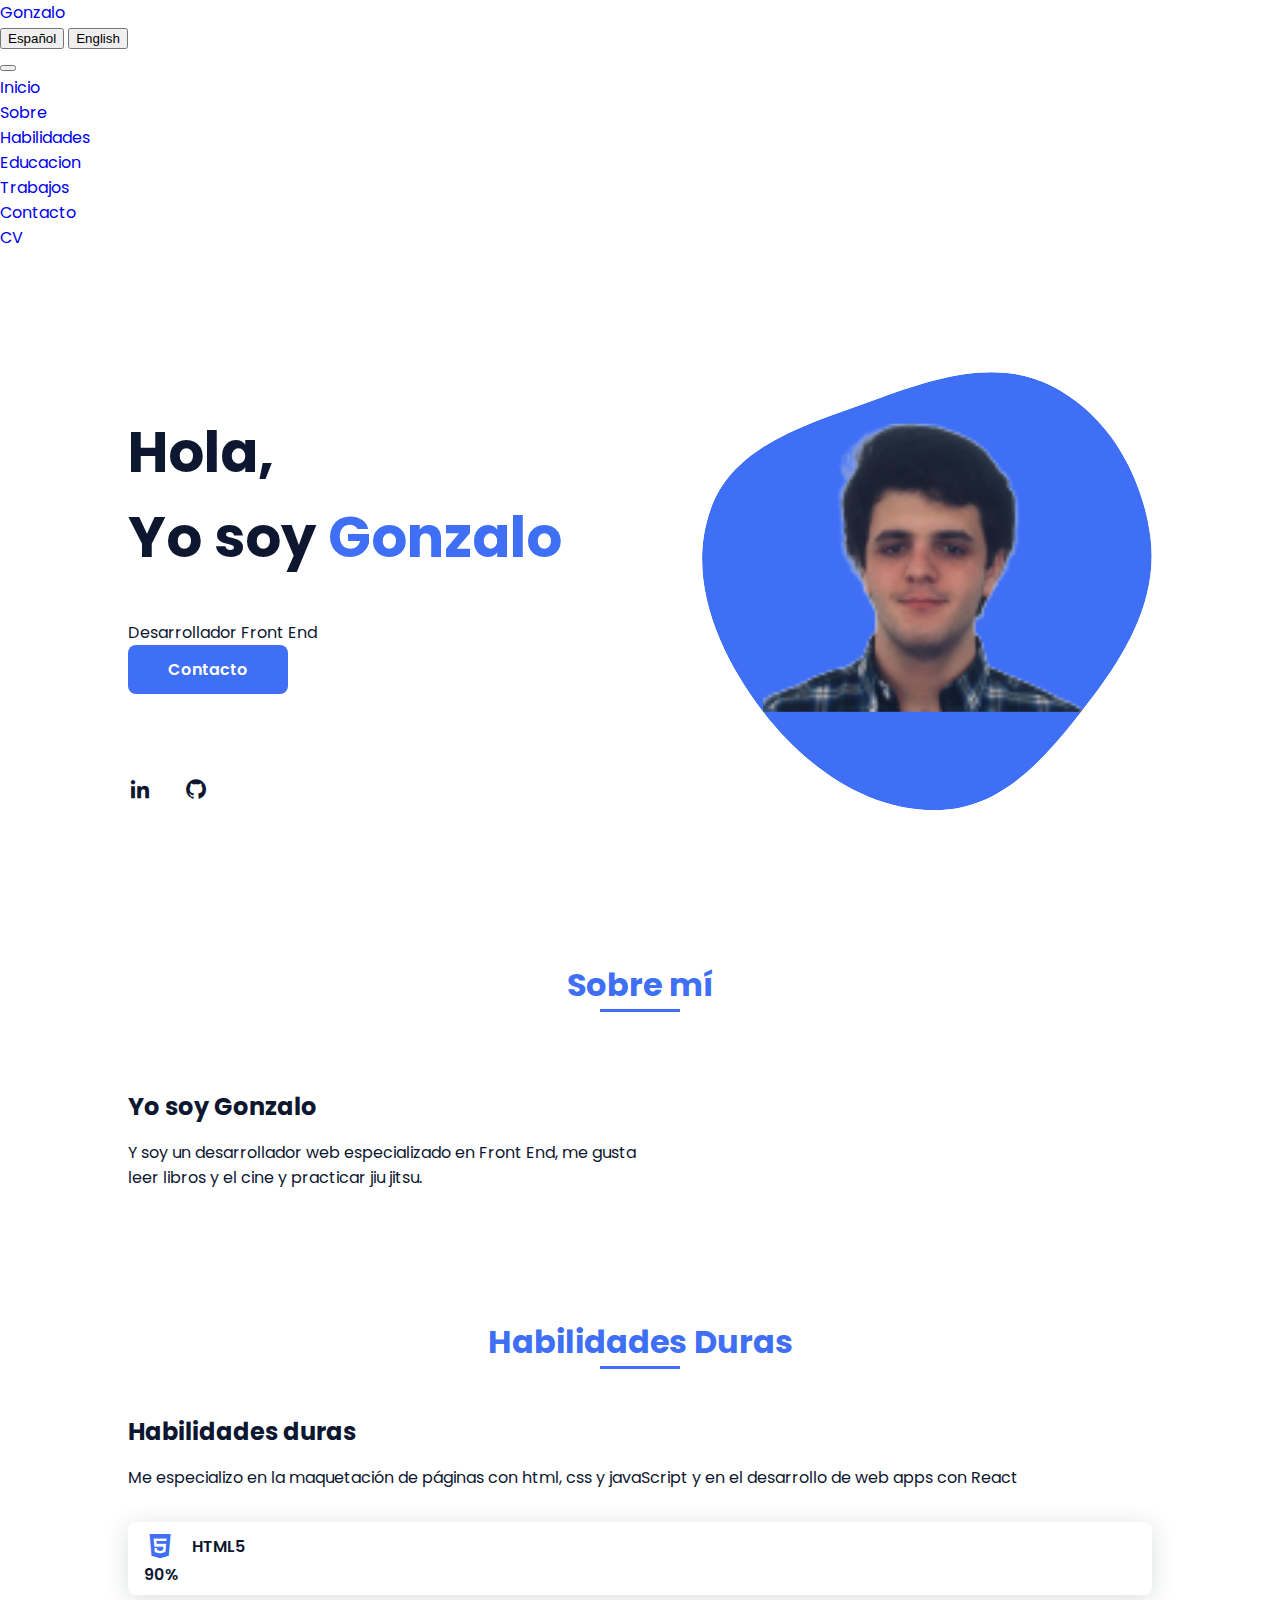
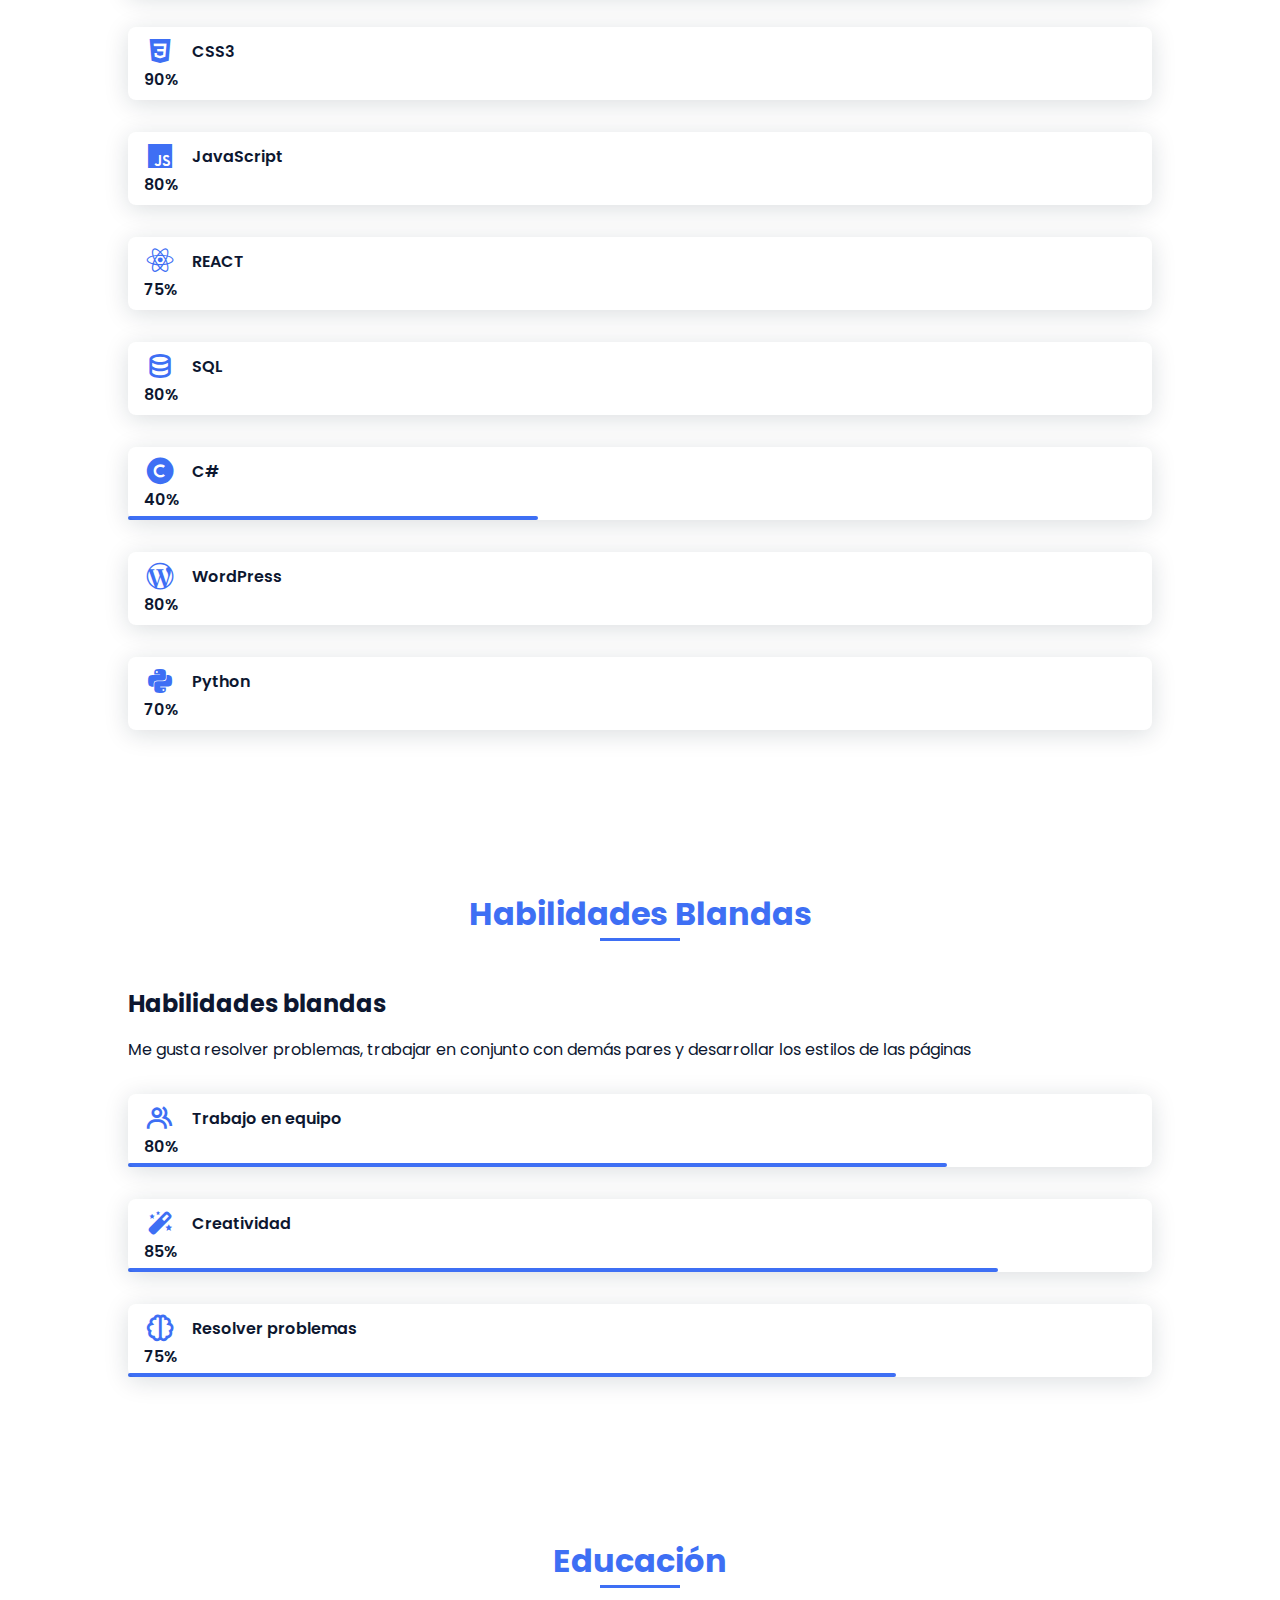
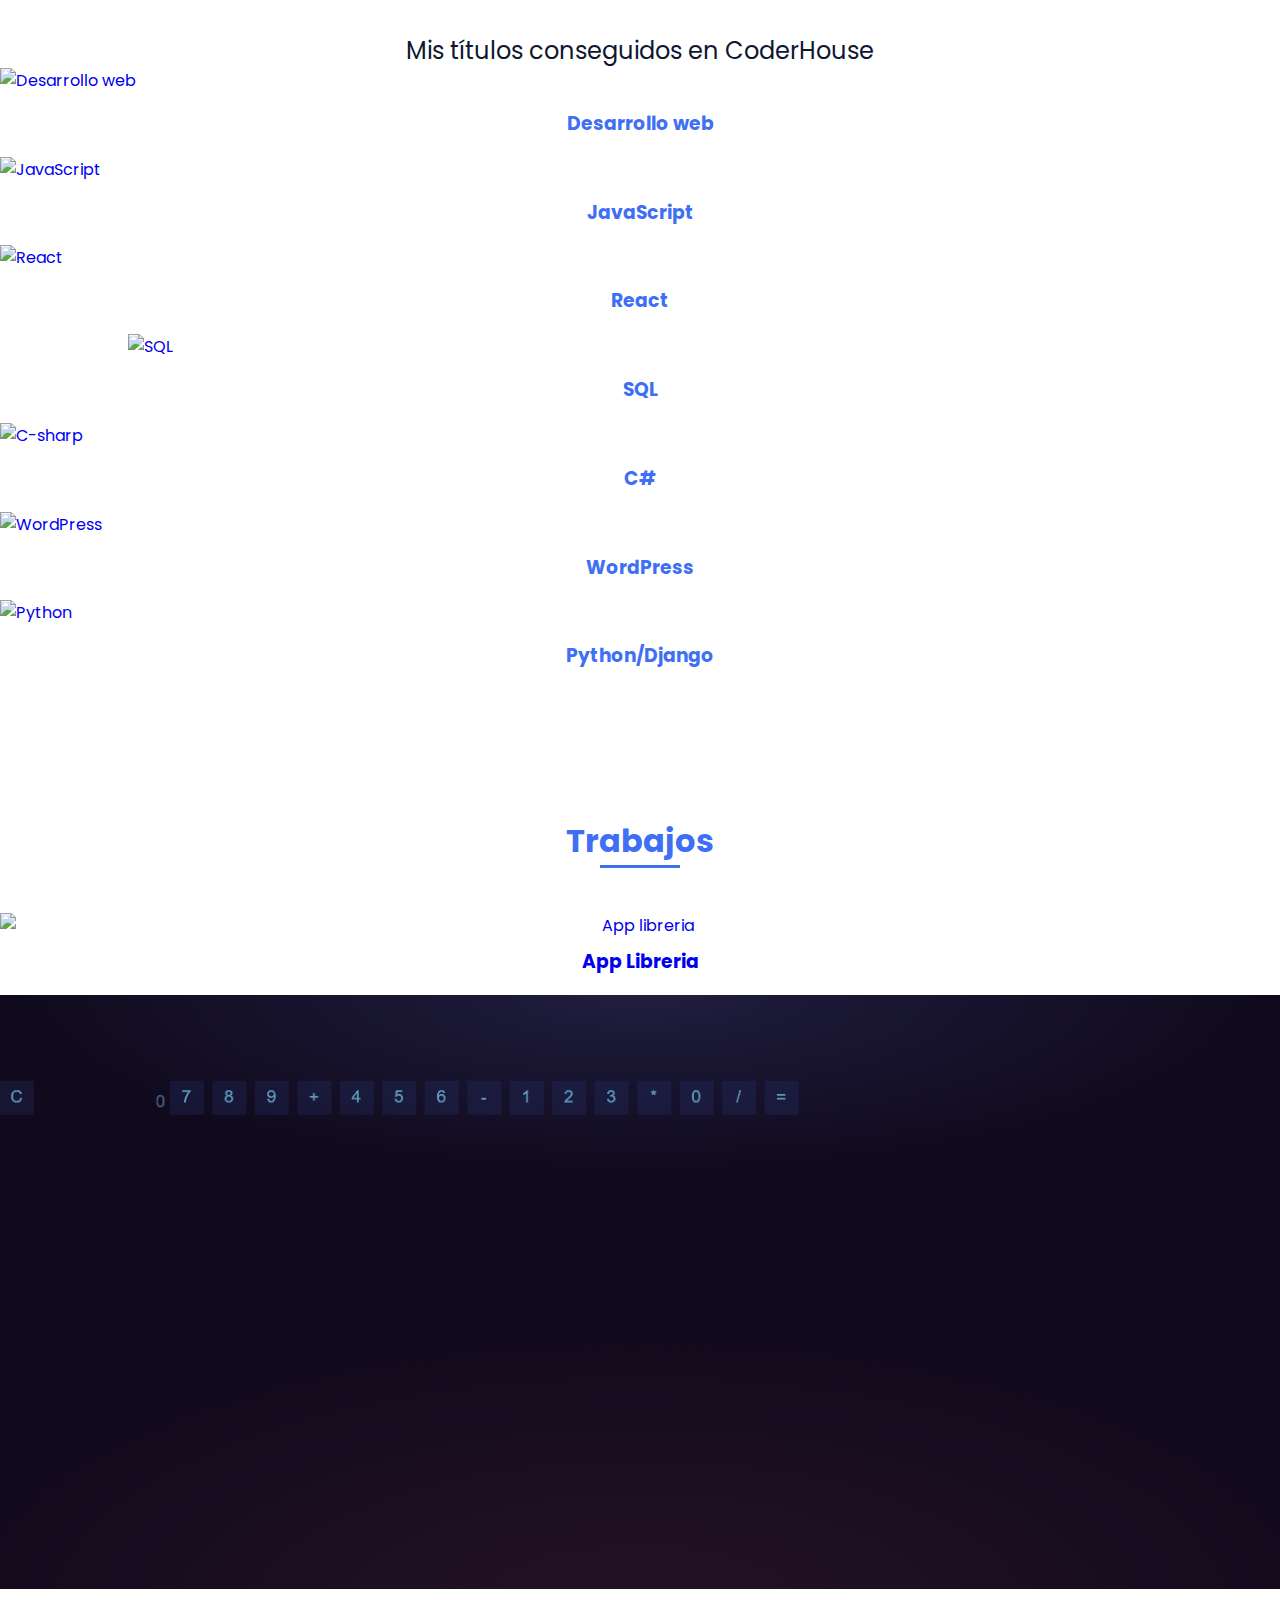
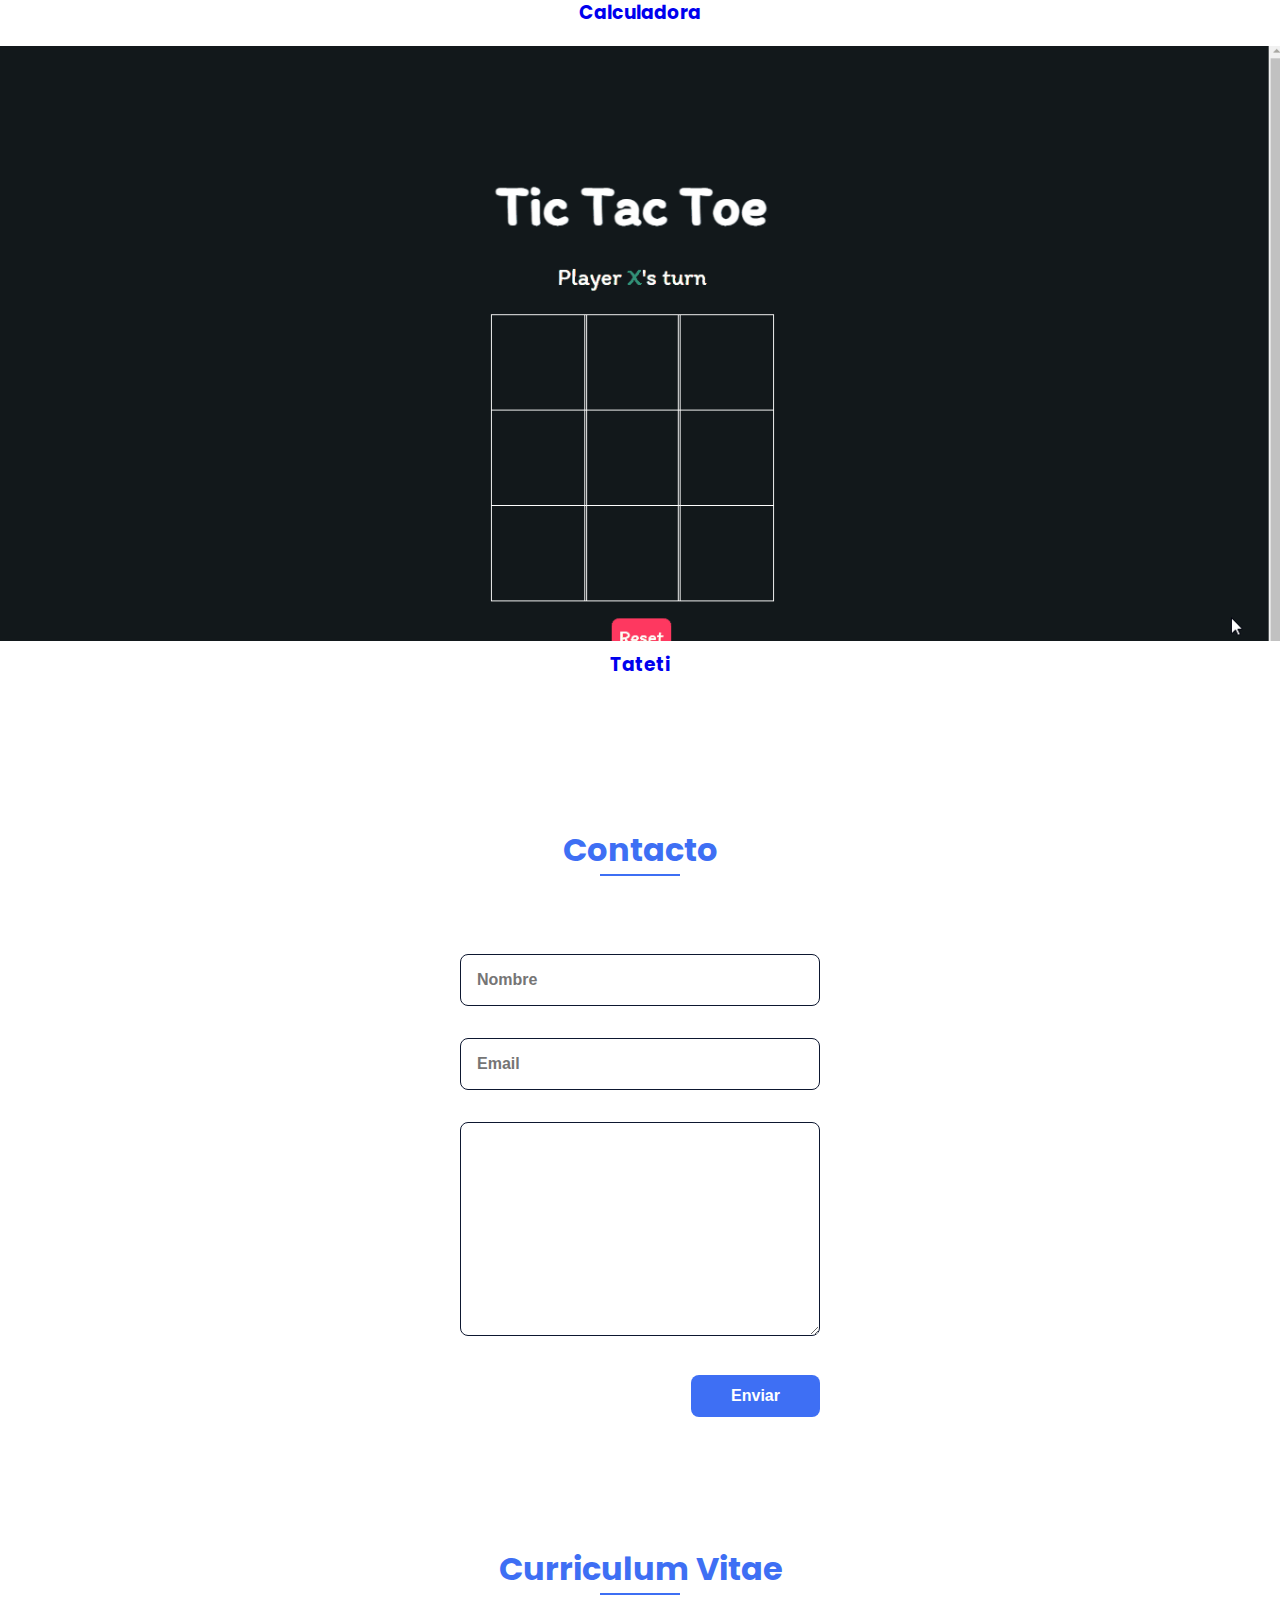
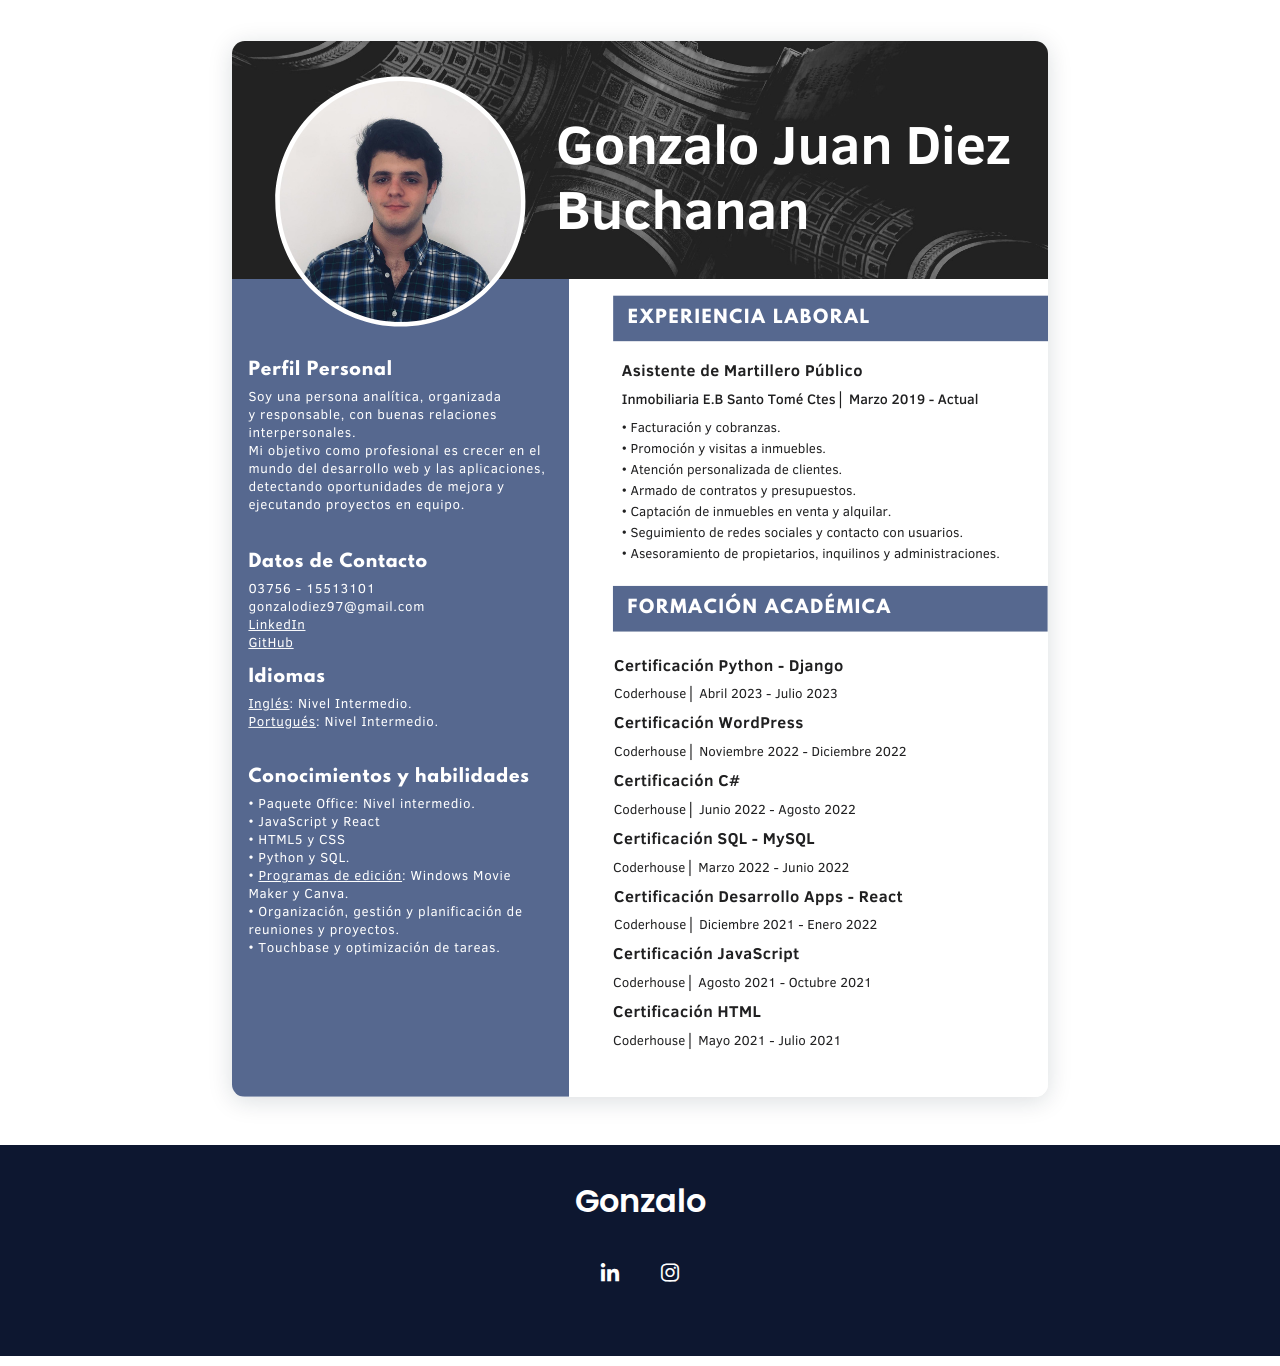
==== commit 75391d84: "Pequeño arreglo de botones" ====
--- a/index.html
+++ b/index.html
@@ -1,5 +1,5 @@
 <!DOCTYPE html>
-<html lang="en">
+<html lang="es">
 
 <head>
     <meta charset="UTF-8">
@@ -12,847 +12,855 @@
 </head>
 
 <body>
-    <section id="content-es">
-        <header>
-            <nav class="navbar navbar-expand-lg bg-body-tertiary">
+    <!-- Sección en español / Section in spanish -->
+    <section>
+        <div>
+            <div class="navbar navbar-expand-lg bg-body-tertiary">
                 <div class="container-fluid">
                     <a class="navbar-brand" href="#">Gonzalo</a>
-                    <button class="navbar-toggler" type="button" data-bs-toggle="collapse"
-                        data-bs-target="#navbarSupportedContent" aria-controls="navbarSupportedContent"
-                        aria-expanded="false" aria-label="Toggle navigation">
-                        <span class="navbar-toggler-icon"></span>
-                    </button>
-                    <div class="collapse navbar-collapse" id="navbarSupportedContent">
-                        <ul class="navbar-nav me-auto mb-2 mb-lg-0 nav-underline">
-                            <li class="nav-item">
-                                <a class="nav-link" href="#home">Inicio</a>
-                            </li>
-                            <li class="nav-item">
-                                <a class="nav-link" href="#about">Sobre</a>
-                            </li>
-                            <li class="nav-item">
-                                <a class="nav-link" href="#skills">Habilidades</a>
-                            </li>
-                            <li class="nav-item">
-                                <a class="nav-link" href="#education">Educacion</a>
-                            </li>
-                            <li class="nav-item">
-                                <a class="nav-link" href="#work">Trabajos</a>
-                            </li>
-                            <li class="nav-item">
-                                <a class="nav-link" href="#contact">Contacto</a>
-                            </li>
-                            <li class="nav-item">
-                                <a class="nav-link" href="#curriculum">CV</a>
-                            </li>
-                        </ul>
-                    </div>
-                </div>
-                <div class="container">
                     <div class="btn-group">
                         <button type="button" class="btn btn-primary" id="btn-es">Español</button>
                         <button type="button" class="btn btn-primary" id="btn-en">English</button>
                     </div>
                 </div>
-            </nav>
-        </header>
-
-        <main class="l-main">
-            <section class="home bd-grid" id="home">
-                <div class="home__data">
-                    <h1 class="home__title">Hola,<br>Yo soy<span class="home__title-color"> Gonzalo</h1>
-                    <p>Desarrollador Front End</p>
-
-                    <a href="#" class="button">Contacto</a>
-                </div>
-
-                <div class="home__social">
-                    <a href="https://www.linkedin.com/in/gonzalo-juan-diez-7188851a5/" class="home__social-icon"><i
-                            class='bx bxl-linkedin'></i></a>
-                    <a href="https://github.com/Gonzalo-diez" class="home__social-icon"><i
-                            class='bx bxl-github'></i></a>
-                </div>
-
-                <div class="home__img">
-                    <svg class="home__blob" viewBox="0 0 479 467">
-                        <mask id="mask0" mask-type="alpha">
-                            <path
-                                d="M9.19024 145.964C34.0253 76.5814 114.865 54.7299 184.111 29.4823C245.804 6.98884 311.86 -14.9503 370.735 14.143C431.207 44.026 467.948 107.508 477.191 174.311C485.897 237.229 454.931 294.377 416.506 344.954C373.74 401.245 326.068 462.801 255.442 466.189C179.416 469.835 111.552 422.137 65.1576 361.805C17.4835 299.81 -17.1617 219.583 9.19024 145.964Z" />
-                        </mask>
-                        <g mask="url(#mask0)">
-                            <path
-                                d="M9.19024 145.964C34.0253 76.5814 114.865 54.7299 184.111 29.4823C245.804 6.98884 311.86 -14.9503 370.735 14.143C431.207 44.026 467.948 107.508 477.191 174.311C485.897 237.229 454.931 294.377 416.506 344.954C373.74 401.245 326.068 462.801 255.442 466.189C179.416 469.835 111.552 422.137 65.1576 361.805C17.4835 299.81 -17.1617 219.583 9.19024 145.964Z" />
-                            <image class="home__blob-img" x="65" y="55" href="../img/perfil-removebg-preview.png" />
-                            <image class="home__blob-img" x="65" y="55" href="./img/perfil-removebg-preview.png" />
-                        </g>
-                    </svg>
-                </div>
-            </section>
-
-            <section class="about section " id="about">
-                <h2 class="section-title">Sobre mí</h2>
-
-                <div class="about__container bd-grid">
-                    <div>
-                        <h2 class="about__subtitle">Yo soy Gonzalo</h2>
-                        <p class="about__text">Y soy un desarrollador web especializado en Front End, me gusta leer
-                            libros y
-                            el cine y practicar jiu jitsu.</p>
-                    </div>
-                </div>
-            </section>
-
-            <section id="skills">
-                <div class="skills section" id="hard-skills">
-                    <h2 class="section-title">Habilidades Duras</h2>
-
-                    <div class="skills__container bd-grid">
+            </div>
+        </div>
+        <section id="content-es">
+            <header>
+                <nav class="navbar navbar-expand-lg bg-body-tertiary">
+                    <div class="container-fluid">
+                        <button class="navbar-toggler" type="button" data-bs-toggle="collapse"
+                            data-bs-target="#navbarSupportedContent" aria-controls="navbarSupportedContent"
+                            aria-expanded="false" aria-label="Toggle navigation">
+                            <span class="navbar-toggler-icon"></span>
+                        </button>
+                        <div class="collapse navbar-collapse" id="navbarSupportedContent">
+                            <ul class="navbar-nav me-auto mb-2 mb-lg-0 nav-underline">
+                                <li class="nav-item">
+                                    <a class="nav-link" href="#home">Inicio</a>
+                                </li>
+                                <li class="nav-item">
+                                    <a class="nav-link" href="#about">Sobre</a>
+                                </li>
+                                <li class="nav-item">
+                                    <a class="nav-link" href="#skills">Habilidades</a>
+                                </li>
+                                <li class="nav-item">
+                                    <a class="nav-link" href="#education">Educacion</a>
+                                </li>
+                                <li class="nav-item">
+                                    <a class="nav-link" href="#work">Trabajos</a>
+                                </li>
+                                <li class="nav-item">
+                                    <a class="nav-link" href="#contact">Contacto</a>
+                                </li>
+                                <li class="nav-item">
+                                    <a class="nav-link" href="#curriculum">CV</a>
+                                </li>
+                            </ul>
+                        </div>
+                    </div>
+                </nav>
+            </header>
+
+            <main class="l-main">
+                <section class="home bd-grid" id="home">
+                    <div class="home__data">
+                        <h1 class="home__title">Hola,<br />Yo soy<span class="home__title-color"> Gonzalo </span></h1>
+                        <p>Desarrollador Front End</p>
+
+                        <a href="#" class="button">Contacto</a>
+                    </div>
+
+                    <div class="home__social">
+                        <a href="https://www.linkedin.com/in/gonzalo-juan-diez-7188851a5/" class="home__social-icon"><i
+                                class='bx bxl-linkedin'></i></a>
+                        <a href="https://github.com/Gonzalo-diez" class="home__social-icon"><i
+                                class='bx bxl-github'></i></a>
+                    </div>
+
+                    <div class="home__img">
+                        <svg class="home__blob" viewBox="0 0 479 467">
+                            <mask id="mask0" mask-type="alpha">
+                                <path
+                                    d="M9.19024 145.964C34.0253 76.5814 114.865 54.7299 184.111 29.4823C245.804 6.98884 311.86 -14.9503 370.735 14.143C431.207 44.026 467.948 107.508 477.191 174.311C485.897 237.229 454.931 294.377 416.506 344.954C373.74 401.245 326.068 462.801 255.442 466.189C179.416 469.835 111.552 422.137 65.1576 361.805C17.4835 299.81 -17.1617 219.583 9.19024 145.964Z" />
+                            </mask>
+                            <g mask="url(#mask0)">
+                                <path
+                                    d="M9.19024 145.964C34.0253 76.5814 114.865 54.7299 184.111 29.4823C245.804 6.98884 311.86 -14.9503 370.735 14.143C431.207 44.026 467.948 107.508 477.191 174.311C485.897 237.229 454.931 294.377 416.506 344.954C373.74 401.245 326.068 462.801 255.442 466.189C179.416 469.835 111.552 422.137 65.1576 361.805C17.4835 299.81 -17.1617 219.583 9.19024 145.964Z" />
+                                <image class="home__blob-img" x="65" y="55" href="../img/perfil-removebg-preview.png" />
+                                <image class="home__blob-img" x="65" y="55" href="./img/perfil-removebg-preview.png" />
+                            </g>
+                        </svg>
+                    </div>
+                </section>
+
+                <section class="about section " id="about">
+                    <h2 class="section-title">Sobre mí</h2>
+
+                    <div class="about__container bd-grid">
                         <div>
-                            <h2 class="skills__subtitle">Habilidades duras</h2>
-                            <p class="skills__text">Me especializo en la maquetación de páginas con html, css y
-                                javaScript y
-                                en el desarrollo de web apps con React</p>
-
-                            <div class="container">
-                                <div class="row">
-                                    <div class="col-md-4">
-                                        <div class="skills__data">
-                                            <div class="skills__names">
-                                                <i class='bx bxl-html5 skills__icon'></i>
-                                                <span class="skills__name">HTML5</span>
-                                            </div>
-                                            <div class="skills__bar skills__full">
-
-                                            </div>
-                                            <div>
-                                                <span class="skills__percentage">100%</span>
-                                            </div>
-                                        </div>
-                                    </div>
-                                    <div class="col-md-4">
-                                        <div class="skills__data">
-                                            <div class="skills__names">
-                                                <i class='bx bxl-css3 skills__icon'></i>
-                                                <span class="skills__name">CSS3</span>
-                                            </div>
-                                            <div class="skills__bar skills__full">
-
-                                            </div>
-                                            <div>
-                                                <span class="skills__percentage">100%</span>
-                                            </div>
-                                        </div>
-                                    </div>
-                                    <div class="col-md-4">
-                                        <div class="skills__data">
-                                            <div class="skills__names">
-                                                <i class='bx bxl-javascript skills__icon'></i>
-                                                <span class="skills__name">JavaScript</span>
-                                            </div>
-                                            <div class="skills__bar skills__full">
-
-                                            </div>
-                                            <div>
-                                                <span class="skills__percentage">100%</span>
-                                            </div>
-                                        </div>
-                                    </div>
-                                    <div class="col-md-4">
-                                        <div class="skills__data">
-                                            <div class="skills__names">
-                                                <i class='bx bxl-react skills__icon'></i>
-                                                <span class="skills__name">REACT</span>
-                                            </div>
-                                            <div class="skills__bar skills__full">
-
-                                            </div>
-                                            <div>
-                                                <span class="skills__percentage">100%</span>
-                                            </div>
-                                        </div>
-                                    </div>
-                                    <div class="col-md-4">
-                                        <div class="skills__data">
-                                            <div class="skills__names">
-                                                <i class='bx bx-data skills__icon'></i>
-                                                <span class="skills__name">SQL</span>
-                                            </div>
-                                            <div class="skills__bar skills__full">
-
-                                            </div>
-                                            <div>
-                                                <span class="skills__percentage">100%</span>
-                                            </div>
-                                        </div>
-                                    </div>
-                                    <div class="col-md-4">
-                                        <div class="skills__data">
-                                            <div class="skills__names">
-                                                <i class='bx bxs-copyright skills__icon'></i>
-                                                <span class="skills__name">C#</span>
-                                            </div>
-                                            <div class="skills__bar skills__c">
-
-                                            </div>
-                                            <div>
-                                                <span class="skills__percentage">40%</span>
-                                            </div>
-                                        </div>
-                                    </div>
-                                    <div class="col-md-4">
-                                        <div class="skills__data">
-                                            <div class="skills__names">
-                                                <i class='bx bxl-wordpress skills__icon'></i>
-                                                <span class="skills__name">WordPress</span>
-                                            </div>
-                                            <div class="skills__bar skills__full">
-
-                                            </div>
-                                            <div>
-                                                <span class="skills__percentage">100%</span>
-                                            </div>
-                                        </div>
-                                    </div>
-                                    <div class="col-md-4">
-                                        <div class="skills__data">
-                                            <div class="skills__names">
-                                                <i class='bx bxl-python skills__icon'></i>
-                                                <span class="skills__name">Python</span>
-                                            </div>
-                                            <div class="skills__bar skills__full">
-
-                                            </div>
-                                            <div>
-                                                <span class="skills__percentage">100%</span>
-                                            </div>
-                                        </div>
-                                    </div>
-                                </div>
-                            </div>
-                        </div>
-                    </div>
-                </div>
-
-                <div class="skills section" id="soft-skills">
-                    <h2 class="section-title">Habilidades Blandas</h2>
-
-                    <div class="skills__container bd-grid">
+                            <h2 class="about__subtitle">Yo soy Gonzalo</h2>
+                            <p class="about__text">Y soy un desarrollador web especializado en Front End, me gusta leer
+                                libros y
+                                el cine y practicar jiu jitsu.</p>
+                        </div>
+                    </div>
+                </section>
+
+                <section id="skills">
+                    <div class="skills section" id="hard-skills">
+                        <h2 class="section-title">Habilidades Duras</h2>
+
+                        <div class="skills__container bd-grid">
+                            <div>
+                                <h2 class="skills__subtitle">Habilidades duras</h2>
+                                <p class="skills__text">Me especializo en la maquetación de páginas con html, css y
+                                    javaScript y
+                                    en el desarrollo de web apps con React</p>
+
+                                <div class="container">
+                                    <div class="row">
+                                        <div class="col-md-4">
+                                            <div class="skills__data">
+                                                <div class="skills__names">
+                                                    <i class='bx bxl-html5 skills__icon'></i>
+                                                    <span class="skills__name">HTML5</span>
+                                                </div>
+                                                <div class="skills__bar skills__web">
+
+                                                </div>
+                                                <div>
+                                                    <span class="skills__percentage">90%</span>
+                                                </div>
+                                            </div>
+                                        </div>
+                                        <div class="col-md-4">
+                                            <div class="skills__data">
+                                                <div class="skills__names">
+                                                    <i class='bx bxl-css3 skills__icon'></i>
+                                                    <span class="skills__name">CSS3</span>
+                                                </div>
+                                                <div class="skills__bar skills__web">
+
+                                                </div>
+                                                <div>
+                                                    <span class="skills__percentage">90%</span>
+                                                </div>
+                                            </div>
+                                        </div>
+                                        <div class="col-md-4">
+                                            <div class="skills__data">
+                                                <div class="skills__names">
+                                                    <i class='bx bxl-javascript skills__icon'></i>
+                                                    <span class="skills__name">JavaScript</span>
+                                                </div>
+                                                <div class="skills__bar skills__js">
+
+                                                </div>
+                                                <div>
+                                                    <span class="skills__percentage">80%</span>
+                                                </div>
+                                            </div>
+                                        </div>
+                                        <div class="col-md-4">
+                                            <div class="skills__data">
+                                                <div class="skills__names">
+                                                    <i class='bx bxl-react skills__icon'></i>
+                                                    <span class="skills__name">REACT</span>
+                                                </div>
+                                                <div class="skills__bar skills__react">
+
+                                                </div>
+                                                <div>
+                                                    <span class="skills__percentage">75%</span>
+                                                </div>
+                                            </div>
+                                        </div>
+                                        <div class="col-md-4">
+                                            <div class="skills__data">
+                                                <div class="skills__names">
+                                                    <i class='bx bx-data skills__icon'></i>
+                                                    <span class="skills__name">SQL</span>
+                                                </div>
+                                                <div class="skills__bar skills__sql">
+
+                                                </div>
+                                                <div>
+                                                    <span class="skills__percentage">80%</span>
+                                                </div>
+                                            </div>
+                                        </div>
+                                        <div class="col-md-4">
+                                            <div class="skills__data">
+                                                <div class="skills__names">
+                                                    <i class='bx bxs-copyright skills__icon'></i>
+                                                    <span class="skills__name">C#</span>
+                                                </div>
+                                                <div class="skills__bar skills__c">
+
+                                                </div>
+                                                <div>
+                                                    <span class="skills__percentage">40%</span>
+                                                </div>
+                                            </div>
+                                        </div>
+                                        <div class="col-md-4">
+                                            <div class="skills__data">
+                                                <div class="skills__names">
+                                                    <i class='bx bxl-wordpress skills__icon'></i>
+                                                    <span class="skills__name">WordPress</span>
+                                                </div>
+                                                <div class="skills__bar skills__wp">
+
+                                                </div>
+                                                <div>
+                                                    <span class="skills__percentage">80%</span>
+                                                </div>
+                                            </div>
+                                        </div>
+                                        <div class="col-md-4">
+                                            <div class="skills__data">
+                                                <div class="skills__names">
+                                                    <i class='bx bxl-python skills__icon'></i>
+                                                    <span class="skills__name">Python</span>
+                                                </div>
+                                                <div class="skills__bar skills__py">
+
+                                                </div>
+                                                <div>
+                                                    <span class="skills__percentage">70%</span>
+                                                </div>
+                                            </div>
+                                        </div>
+                                    </div>
+                                </div>
+                            </div>
+                        </div>
+                    </div>
+
+                    <div class="skills section" id="soft-skills">
+                        <h2 class="section-title">Habilidades Blandas</h2>
+
+                        <div class="skills__container bd-grid">
+                            <div>
+                                <h2 class="skills__subtitle">Habilidades blandas</h2>
+                                <p class="skills__text">Me gusta resolver problemas, trabajar en conjunto con demás
+                                    pares y
+                                    desarrollar los estilos de las páginas</p>
+
+                                <div class="container">
+                                    <div class="row">
+                                        <div class="col-md-4">
+                                            <div class="skills__data">
+                                                <div class="skills__names">
+                                                    <i class='bx bx-group skills__icon'></i>
+                                                    <span class="skills__name">Trabajo en equipo</span>
+                                                </div>
+                                                <div class="skills__bar skills__team">
+
+                                                </div>
+                                                <div>
+                                                    <span class="skills__percentage">80%</span>
+                                                </div>
+                                            </div>
+                                        </div>
+                                        <div class="col-md-4">
+                                            <div class="skills__data">
+                                                <div class="skills__names">
+                                                    <i class='bx bxs-magic-wand skills__icon'></i>
+                                                    <span class="skills__name">Creatividad</span>
+                                                </div>
+                                                <div class="skills__bar skills__creativity">
+
+                                                </div>
+                                                <div>
+                                                    <span class="skills__percentage">85%</span>
+                                                </div>
+                                            </div>
+                                        </div>
+                                        <div class="col-md-4">
+                                            <div class="skills__data">
+                                                <div class="skills__names">
+                                                    <i class='bx bx-brain skills__icon'></i>
+                                                    <span class="skills__name">Resolver problemas</span>
+                                                </div>
+                                                <div class="skills__bar skills__solve">
+
+                                                </div>
+                                                <div>
+                                                    <span class="skills__percentage">75%</span>
+                                                </div>
+                                            </div>
+                                        </div>
+                                    </div>
+                                </div>
+                            </div>
+                        </div>
+                    </div>
+                </section>
+
+                <section class="education section" id="education">
+                    <h2 class="section-title">Educación</h2>
+                    <p class="education__text">Mis títulos conseguidos en CoderHouse</p>
+
+                    <div class="container">
+                        <div class="row">
+                            <div class="col-md-4">
+                                <div class="education__container">
+                                    <div class="education">
+                                        <a download="desarrollo" href="./img/desarrollo.png" class="education__img">
+                                            <img src="./img/desarrollo.png" alt="Desarrollo web" />
+                                            <h3 class="education__title">Desarrollo web</h3>
+                                        </a>
+                                    </div>
+                                </div>
+                            </div>
+                            <div class="col-md-4">
+                                <div class="education__container">
+                                    <div class="education">
+                                        <a download="js" href="./img/javascript.png" class="education__img">
+                                            <img src="./img/javascript.png" alt="JavaScript" />
+                                            <h3 class="education__title">JavaScript</h3>
+                                        </a>
+                                    </div>
+                                </div>
+                            </div>
+                            <div class="col-md-4">
+                                <div class="education__container">
+                                    <div class="education">
+                                        <a download="react" href="./img/react.png" class="education__img">
+                                            <img src="./img/react.png" alt="React" />
+                                            <h3 class="education__title">React</h3>
+                                        </a>
+                                    </div>
+                                </div>
+                            </div>
+                            <div class="col-md-4">
+                                <div class="education__container bd-grid">
+                                    <div class="education">
+                                        <a download="sql" href="./img/sql.png" class="education__img">
+                                            <img src="./img/sql.png" alt="SQL" />
+                                            <h3 class="education__title">SQL</h3>
+                                        </a>
+                                    </div>
+                                </div>
+                            </div>
+                            <div class="col-md-4">
+                                <div class="education__container">
+                                    <div class="education">
+                                        <a download="csharp" href="./img/c-sharp.png" class="education__img">
+                                            <img src="./img/c-sharp.png" alt="C-sharp" />
+                                            <h3 class="education__title">C#</h3>
+                                        </a>
+                                    </div>
+                                </div>
+                            </div>
+                            <div class="col-md-4">
+                                <div class="education__container">
+                                    <div class="education">
+                                        <a download="wordpress" href="./img/wordpress.png" class="education__img">
+                                            <img src="./img/wordpress.png" alt="WordPress" />
+                                            <h3 class="education__title">WordPress</h3>
+                                        </a>
+                                    </div>
+                                </div>
+                            </div>
+                            <div class="col-md-4">
+                                <div class="education__container">
+                                    <div class="education">
+                                        <a download="python" href="./img/python.png" class="education__img">
+                                            <img src="./img/python.png" alt="Python" />
+                                            <h3 class="education__title">Python/Django</h3>
+                                        </a>
+                                    </div>
+                                </div>
+                            </div>
+                        </div>
+                    </div>
+                </section>
+
+
+                <section class="work section" id="work">
+                    <h2 class="section-title">Trabajos</h2>
+
+                    <div class="container">
+                        <div class="row">
+                            <div class="col-md-4">
+                                <div class="work__container">
+                                    <a href="https://github.com/Gonzalo-diez/proyecto-app-libreria" class="work__img">
+                                        <img src="./img/gifApp.gif" alt="App libreria" />
+                                        <h3>App Libreria</h3>
+                                    </a>
+                                </div>
+                            </div>
+                            <div class="col-md-4">
+                                <div class="work__container">
+                                    <a href="https://github.com/Gonzalo-diez/calculadora" class="work__img">
+                                        <img src="./img/calculadora.gif" alt="Calculadora" />
+                                        <h3>Calculadora</h3>
+                                    </a>
+                                </div>
+                            </div>
+                            <div class="col-md-4">
+                                <div class="work__container">
+                                    <a href="https://github.com/Gonzalo-diez/tateti" class="work__img">
+                                        <img src="./img/tateti.gif" alt="Ta-te-ti" />
+                                        <h3>Tateti</h3>
+                                    </a>
+                                </div>
+                            </div>
+                        </div>
+                    </div>
+                </section>
+
+                <section class="contact section" id="contact">
+                    <h2 class="section-title">Contacto</h2>
+
+                    <div class="contact__container bd-grid">
+                        <form class="contact__form" id="contactForm" action="https://formspree.io/f/mqknrzdb"
+                            method="POST">
+                            <input id="nombre" name="name" type="text" placeholder="Nombre" class="contact__input"
+                                required />
+                            <input id="email" name="email" type="mail" placeholder="Email" class="contact__input"
+                                required />
+                            <textarea name="msgContent" id="msgContent" cols="0" rows="10" class="contact__input"
+                                required></textarea>
+                            <input type="submit" value="Enviar" class="contact__button button" />
+                        </form>
+                    </div>
+                </section>
+
+                <section class="curriculum section" id="curriculum">
+                    <h2 class="section-title">Curriculum Vitae</h2>
+
+                    <div class="cv__container bd-grid">
+                        <a download="cv" href="./curriculum/CV Gonzalo Diez.pdf" class="cv__img">
+                            <img src="./img/CV Gonzalo Diez (1).png" alt="curriculum vitae" />
+                        </a>
+                    </div>
+                </section>
+            </main>
+        </section>
+
+        <!-- Sección en ingles / Section in english -->
+
+        <section id="content-en" style="display: none;">
+            <header>
+                <nav class="navbar navbar-expand-lg bg-body-tertiary">
+                    <div class="container-fluid">
+                        <button class="navbar-toggler" type="button" data-bs-toggle="collapse"
+                            data-bs-target="#navbarSupportedContent" aria-controls="navbarSupportedContent"
+                            aria-expanded="false" aria-label="Toggle navigation">
+                            <span class="navbar-toggler-icon"></span>
+                        </button>
+                        <div class="collapse navbar-collapse" id="navbarSupportedContent">
+                            <ul class="navbar-nav me-auto mb-2 mb-lg-0 nav-underline">
+                                <li class="nav-item">
+                                    <a class="nav-link" href="#home">Home</a>
+                                </li>
+                                <li class="nav-item">
+                                    <a class="nav-link" href="#about">About</a>
+                                </li>
+                                <li class="nav-item">
+                                    <a class="nav-link" href="#skills">Skills</a>
+                                </li>
+                                <li class="nav-item">
+                                    <a class="nav-link" href="#education">Education</a>
+                                </li>
+                                <li class="nav-item">
+                                    <a class="nav-link" href="#work">Projects</a>
+                                </li>
+                                <li class="nav-item">
+                                    <a class="nav-link" href="#contact">Contact</a>
+                                </li>
+                                <li class="nav-item">
+                                    <a class="nav-link" href="#curriculum">Resume</a>
+                                </li>
+                            </ul>
+                        </div>
+                    </div>
+                </nav>
+            </header>
+
+            <main class="l-main">
+                <section class="home bd-grid" id="home">
+                    <div class="home__data">
+                        <h1 class="home__title">Hello,<br />I am<span class="home__title-color"> Gonzalo </span></h1>
+                        <p>Front End Developer</p>
+
+                        <a href="#" class="button">Contact</a>
+                    </div>
+
+                    <div class="home__social">
+                        <a href="https://www.linkedin.com/in/gonzalo-juan-diez-7188851a5/" class="home__social-icon"><i
+                                class='bx bxl-linkedin'></i></a>
+                        <a href="https://github.com/Gonzalo-diez" class="home__social-icon"><i
+                                class='bx bxl-github'></i></a>
+                    </div>
+
+                    <div class="home__img">
+                        <svg class="home__blob" viewBox="0 0 479 467">
+                            <mask id="mask0" mask-type="alpha">
+                                <path
+                                    d="M9.19024 145.964C34.0253 76.5814 114.865 54.7299 184.111 29.4823C245.804 6.98884 311.86 -14.9503 370.735 14.143C431.207 44.026 467.948 107.508 477.191 174.311C485.897 237.229 454.931 294.377 416.506 344.954C373.74 401.245 326.068 462.801 255.442 466.189C179.416 469.835 111.552 422.137 65.1576 361.805C17.4835 299.81 -17.1617 219.583 9.19024 145.964Z" />
+                            </mask>
+                            <g mask="url(#mask0)">
+                                <path
+                                    d="M9.19024 145.964C34.0253 76.5814 114.865 54.7299 184.111 29.4823C245.804 6.98884 311.86 -14.9503 370.735 14.143C431.207 44.026 467.948 107.508 477.191 174.311C485.897 237.229 454.931 294.377 416.506 344.954C373.74 401.245 326.068 462.801 255.442 466.189C179.416 469.835 111.552 422.137 65.1576 361.805C17.4835 299.81 -17.1617 219.583 9.19024 145.964Z" />
+                                <image class="home__blob-img" x="65" y="55" href="../img/perfil-removebg-preview.png" />
+                                <image class="home__blob-img" x="65" y="55" href="./img/perfil-removebg-preview.png" />
+                            </g>
+                        </svg>
+                    </div>
+                </section>
+
+                <section class="about section " id="about">
+                    <h2 class="section-title">About me</h2>
+
+                    <div class="about__container bd-grid">
                         <div>
-                            <h2 class="skills__subtitle">Habilidades blandas</h2>
-                            <p class="skills__text">Me gusta resolver problemas, trabajar en conjunto con demás pares y
-                                desarrollar los estilos de las páginas</p>
-
-                            <div class="container">
-                                <div class="row">
-                                    <div class="col-md-4">
-                                        <div class="skills__data">
-                                            <div class="skills__names">
-                                                <i class='bx bx-group skills__icon'></i>
-                                                <span class="skills__name">Trabajo en equipo</span>
-                                            </div>
-                                            <div class="skills__bar skills__team">
-
-                                            </div>
-                                            <div>
-                                                <span class="skills__percentage">80%</span>
-                                            </div>
-                                        </div>
-                                    </div>
-                                    <div class="col-md-4">
-                                        <div class="skills__data">
-                                            <div class="skills__names">
-                                                <i class='bx bxs-magic-wand skills__icon'></i>
-                                                <span class="skills__name">Creatividad</span>
-                                            </div>
-                                            <div class="skills__bar skills__creativity">
-
-                                            </div>
-                                            <div>
-                                                <span class="skills__percentage">85%</span>
-                                            </div>
-                                        </div>
-                                    </div>
-                                    <div class="col-md-4">
-                                        <div class="skills__data">
-                                            <div class="skills__names">
-                                                <i class='bx bx-brain skills__icon'></i>
-                                                <span class="skills__name">Resolver problemas</span>
-                                            </div>
-                                            <div class="skills__bar skills__solve">
-
-                                            </div>
-                                            <div>
-                                                <span class="skills__percentage">75%</span>
-                                            </div>
-                                        </div>
-                                    </div>
-                                </div>
-                            </div>
-                        </div>
-                    </div>
-                </div>
-            </section>
-
-            <section class="education section" id="education">
-                <h2 class="section-title">Educación</h2>
-                <p class="education__text">Mis títulos conseguidos en CoderHouse</p>
-
-                <div class="container">
-                    <div class="row">
-                        <div class="col-md-4">
-                            <div class="education__container">
-                                <div class="education">
-                                    <a download="desarrollo" href="./img/desarrollo.png" class="education__img">
-                                        <img src="./img/desarrollo.png" alt="Desarrollo web">
-                                        <h3 class="education__title">Desarrollo web</h3>
+                            <h2 class="about__subtitle">I am Gonzalo</h2>
+                            <p class="about__text">And I am a web developer specialized in Front End, I like to read
+                                books
+                                and
+                                cinema and practicing jiu jitsu.</p>
+                        </div>
+                    </div>
+                </section>
+
+                <section id="skills">
+                    <div class="skills section" id="hard-skills">
+                        <h2 class="section-title">Hard Skills</h2>
+
+                        <div class="skills__container bd-grid">
+                            <div>
+                                <h2 class="skills__subtitle">Hard Skills</h2>
+                                <p class="skills__text">I specialize in page layout with html, css and javascript and
+                                    in developing web apps with React</p>
+
+                                <div class="container">
+                                    <div class="row">
+                                        <div class="col-md-4">
+                                            <div class="skills__data">
+                                                <div class="skills__names">
+                                                    <i class='bx bxl-html5 skills__icon'></i>
+                                                    <span class="skills__name">HTML5</span>
+                                                </div>
+                                                <div class="skills__bar skills__web">
+
+                                                </div>
+                                                <div>
+                                                    <span class="skills__percentage">90%</span>
+                                                </div>
+                                            </div>
+                                        </div>
+                                        <div class="col-md-4">
+                                            <div class="skills__data">
+                                                <div class="skills__names">
+                                                    <i class='bx bxl-css3 skills__icon'></i>
+                                                    <span class="skills__name">CSS3</span>
+                                                </div>
+                                                <div class="skills__bar skills__web">
+
+                                                </div>
+                                                <div>
+                                                    <span class="skills__percentage">90%</span>
+                                                </div>
+                                            </div>
+                                        </div>
+                                        <div class="col-md-4">
+                                            <div class="skills__data">
+                                                <div class="skills__names">
+                                                    <i class='bx bxl-javascript skills__icon'></i>
+                                                    <span class="skills__name">JavaScript</span>
+                                                </div>
+                                                <div class="skills__bar skills__js">
+
+                                                </div>
+                                                <div>
+                                                    <span class="skills__percentage">80%</span>
+                                                </div>
+                                            </div>
+                                        </div>
+                                        <div class="col-md-4">
+                                            <div class="skills__data">
+                                                <div class="skills__names">
+                                                    <i class='bx bxl-react skills__icon'></i>
+                                                    <span class="skills__name">REACT</span>
+                                                </div>
+                                                <div class="skills__bar skills__react">
+
+                                                </div>
+                                                <div>
+                                                    <span class="skills__percentage">75%</span>
+                                                </div>
+                                            </div>
+                                        </div>
+                                        <div class="col-md-4">
+                                            <div class="skills__data">
+                                                <div class="skills__names">
+                                                    <i class='bx bx-data skills__icon'></i>
+                                                    <span class="skills__name">SQL</span>
+                                                </div>
+                                                <div class="skills__bar skills__sql">
+
+                                                </div>
+                                                <div>
+                                                    <span class="skills__percentage">80%</span>
+                                                </div>
+                                            </div>
+                                        </div>
+                                        <div class="col-md-4">
+                                            <div class="skills__data">
+                                                <div class="skills__names">
+                                                    <i class='bx bxs-copyright skills__icon'></i>
+                                                    <span class="skills__name">C#</span>
+                                                </div>
+                                                <div class="skills__bar skills__c">
+
+                                                </div>
+                                                <div>
+                                                    <span class="skills__percentage">40%</span>
+                                                </div>
+                                            </div>
+                                        </div>
+                                        <div class="col-md-4">
+                                            <div class="skills__data">
+                                                <div class="skills__names">
+                                                    <i class='bx bxl-wordpress skills__icon'></i>
+                                                    <span class="skills__name">WordPress</span>
+                                                </div>
+                                                <div class="skills__bar skills__wp">
+
+                                                </div>
+                                                <div>
+                                                    <span class="skills__percentage">80%</span>
+                                                </div>
+                                            </div>
+                                        </div>
+                                        <div class="col-md-4">
+                                            <div class="skills__data">
+                                                <div class="skills__names">
+                                                    <i class='bx bxl-python skills__icon'></i>
+                                                    <span class="skills__name">Python</span>
+                                                </div>
+                                                <div class="skills__bar skills__py">
+
+                                                </div>
+                                                <div>
+                                                    <span class="skills__percentage">70%</span>
+                                                </div>
+                                            </div>
+                                        </div>
+                                    </div>
+                                </div>
+                            </div>
+                        </div>
+                    </div>
+
+                    <div class="skills section" id="soft-skills">
+                        <h2 class="section-title">Soft Skills</h2>
+
+                        <div class="skills__container bd-grid">
+                            <div>
+                                <h2 class="skills__subtitle">Soft Skills</h2>
+                                <p class="skills__text">I like to solve problems, work together with other peers and
+                                    develop web page styles</p>
+
+                                <div class="container">
+                                    <div class="row">
+                                        <div class="col-md-4">
+                                            <div class="skills__data">
+                                                <div class="skills__names">
+                                                    <i class='bx bx-group skills__icon'></i>
+                                                    <span class="skills__name">Teamwork</span>
+                                                </div>
+                                                <div class="skills__bar skills__team">
+
+                                                </div>
+                                                <div>
+                                                    <span class="skills__percentage">80%</span>
+                                                </div>
+                                            </div>
+                                        </div>
+                                        <div class="col-md-4">
+                                            <div class="skills__data">
+                                                <div class="skills__names">
+                                                    <i class='bx bxs-magic-wand skills__icon'></i>
+                                                    <span class="skills__name">creativity</span>
+                                                </div>
+                                                <div class="skills__bar skills__creativity">
+
+                                                </div>
+                                                <div>
+                                                    <span class="skills__percentage">85%</span>
+                                                </div>
+                                            </div>
+                                        </div>
+                                        <div class="col-md-4">
+                                            <div class="skills__data">
+                                                <div class="skills__names">
+                                                    <i class='bx bx-brain skills__icon'></i>
+                                                    <span class="skills__name">Solve problems</span>
+                                                </div>
+                                                <div class="skills__bar skills__solve">
+
+                                                </div>
+                                                <div>
+                                                    <span class="skills__percentage">75%</span>
+                                                </div>
+                                            </div>
+                                        </div>
+                                    </div>
+                                </div>
+                            </div>
+                        </div>
+                    </div>
+                </section>
+
+                <section class="education section" id="education">
+                    <h2 class="section-title">Education</h2>
+                    <p class="education__text">My titles achieved in CoderHouse</p>
+
+                    <div class="container">
+                        <div class="row">
+                            <div class="col-md-4">
+                                <div class="education__container">
+                                    <div class="education">
+                                        <a download="desarrollo" href="./img/desarrollo.png" class="education__img">
+                                            <img src="./img/desarrollo.png" alt="Web development" />
+                                            <h3 class="education__title">Web development</h3>
+                                        </a>
+                                    </div>
+                                </div>
+                            </div>
+                            <div class="col-md-4">
+                                <div class="education__container">
+                                    <div class="education">
+                                        <a download="js" href="./img/javascript.png" class="education__img">
+                                            <img src="./img/javascript.png" alt="JavaScript" />
+                                            <h3 class="education__title">JavaScript</h3>
+                                        </a>
+                                    </div>
+                                </div>
+                            </div>
+                            <div class="col-md-4">
+                                <div class="education__container">
+                                    <div class="education">
+                                        <a download="react" href="./img/react.png" class="education__img">
+                                            <img src="./img/react.png" alt="React" />
+                                            <h3 class="education__title">React</h3>
+                                        </a>
+                                    </div>
+                                </div>
+                            </div>
+                            <div class="col-md-4">
+                                <div class="education__container bd-grid">
+                                    <div class="education">
+                                        <a download="sql" href="./img/sql.png" class="education__img">
+                                            <img src="./img/sql.png" alt="SQL" />
+                                            <h3 class="education__title">SQL</h3>
+                                        </a>
+                                    </div>
+                                </div>
+                            </div>
+                            <div class="col-md-4">
+                                <div class="education__container">
+                                    <div class="education">
+                                        <a download="csharp" href="./img/c-sharp.png" class="education__img">
+                                            <img src="./img/c-sharp.png" alt="C-sharp" />
+                                            <h3 class="education__title">C#</h3>
+                                        </a>
+                                    </div>
+                                </div>
+                            </div>
+                            <div class="col-md-4">
+                                <div class="education__container">
+                                    <div class="education">
+                                        <a download="wordpress" href="./img/wordpress.png" class="education__img">
+                                            <img src="./img/wordpress.png" alt="WordPress" />
+                                            <h3 class="education__title">WordPress</h3>
+                                        </a>
+                                    </div>
+                                </div>
+                            </div>
+                            <div class="col-md-4">
+                                <div class="education__container">
+                                    <div class="education">
+                                        <a download="python" href="./img/python.png" class="education__img">
+                                            <img src="./img/python.png" alt="Python" />
+                                            <h3 class="education__title">Python/Django</h3>
+                                        </a>
+                                    </div>
+                                </div>
+                            </div>
+                        </div>
+                    </div>
+                </section>
+
+
+                <section class="work section" id="work">
+                    <h2 class="section-title">Projects</h2>
+
+                    <div class="container">
+                        <div class="row">
+                            <div class="col-md-4">
+                                <div class="work__container">
+                                    <a href="https://github.com/Gonzalo-diez/proyecto-app-libreria" class="work__img">
+                                        <img src="./img/gifApp.gif" alt="App Library" />
+                                        <h3>App Library</h3>
                                     </a>
                                 </div>
                             </div>
-                        </div>
-                        <div class="col-md-4">
-                            <div class="education__container">
-                                <div class="education">
-                                    <a download="js" href="./img/javascript.png" class="education__img">
-                                        <img src="./img/javascript.png" alt="JavaScript">
-                                        <h3 class="education__title">JavaScript</h3>
+                            <div class="col-md-4">
+                                <div class="work__container">
+                                    <a href="https://github.com/Gonzalo-diez/calculadora" class="work__img">
+                                        <img src="./img/calculadora.gif" alt="Calculator" />
+                                        <h3>Calculator</h3>
                                     </a>
                                 </div>
                             </div>
-                        </div>
-                        <div class="col-md-4">
-                            <div class="education__container">
-                                <div class="education">
-                                    <a download="react" href="./img/react.png" class="education__img">
-                                        <img src="./img/react.png" alt="React">
-                                        <h3 class="education__title">React</h3>
+                            <div class="col-md-4">
+                                <div class="work__container">
+                                    <a href="https://github.com/Gonzalo-diez/tateti" class="work__img">
+                                        <img src="./img/tateti.gif" alt="Tic-Tac-Toe" />
+                                        <h3>Tic-Tac-Toe</h3>
                                     </a>
                                 </div>
                             </div>
                         </div>
-                        <div class="col-md-4">
-                            <div class="education__container bd-grid">
-                                <div class="education">
-                                    <a download="sql" href="./img/sql.png" class="education__img">
-                                        <img src="./img/sql.png" alt="SQL">
-                                        <h3 class="education__title">SQL</h3>
-                                    </a>
-                                </div>
-                            </div>
-                        </div>
-                        <div class="col-md-4">
-                            <div class="education__container">
-                                <div class="education">
-                                    <a download="csharp" href="./img/c-sharp.png" class="education__img">
-                                        <img src="./img/c-sharp.png" alt="C-sharp">
-                                        <h3 class="education__title">C#<h3>
-                                    </a>
-                                </div>
-                            </div>
-                        </div>
-                        <div class="col-md-4">
-                            <div class="education__container">
-                                <div class="education">
-                                    <a download="wordpress" href="./img/wordpress.png" class="education__img">
-                                        <img src="./img/wordpress.png" alt="WordPress">
-                                        <h3 class="education__title">WordPress</h3>
-                                    </a>
-                                </div>
-                            </div>
-                        </div>
-                        <div class="col-md-4">
-                            <div class="education__container">
-                                <div class="education">
-                                    <a download="python" href="./img/python.png" class="education__img">
-                                        <img src="./img/python.png" alt="Python">
-                                        <h3 class="education__title">Python/Django</h3>
-                                    </a>
-                                </div>
-                            </div>
-                        </div>
-                    </div>
-                </div>
-            </section>
-
-
-            <section class="work section" id="work">
-                <h2 class="section-title">Trabajos</h2>
-
-                <div class="container">
-                    <div class="row">
-                        <div class="col-md-4">
-                            <div class="work__container">
-                                <a href="https://github.com/Gonzalo-diez/proyecto-app-libreria" class="work__img">
-                                    <img src="./img/gifApp.gif" alt="App libreria">
-                                    <h3>App Libreria</h3>
-                                </a>
-                            </div>
-                        </div>
-                        <div class="col-md-4">
-                            <div class="work__container">
-                                <a href="https://github.com/Gonzalo-diez/calculadora" class="work__img">
-                                    <img src="./img/calculadora.gif" alt="Calculadora">
-                                    <h3>Calculadora</h3>
-                                </a>
-                            </div>
-                        </div>
-                        <div class="col-md-4">
-                            <div class="work__container">
-                                <a href="https://github.com/Gonzalo-diez/tateti" class="work__img">
-                                    <img src="./img/tateti.gif" alt="Ta-te-ti">
-                                    <h3>Tateti</h3>
-                                </a>
-                            </div>
-                        </div>
-                    </div>
-                </div>
-            </section>
-
-            <section class="contact section" id="contact">
-                <h2 class="section-title">Contacto</h2>
-
-                <div class="contact__container bd-grid">
-                    <form class="contact__form" id="contactForm" action="https://formspree.io/f/mqknrzdb" method="POST">
-                        <input id="nombre" name="name" type="text" placeholder="Nombre" class="contact__input" required>
-                        <input id="email" name="email" type="mail" placeholder="Email" class="contact__input" required>
-                        <textarea name="msgContent" id="msgContent" cols="0" rows="10" class="contact__input"
-                            required></textarea>
-                        <input type="submit" value="Enviar" class="contact__button button">
-                    </form>
-                </div>
-            </section>
-
-            <section class="curriculum section" id="curriculum">
-                <h2 class="section-title">Curriculum Vitae</h2>
-
-                <div class="cv__container bd-grid">
-                    <a download="cv" href="./curriculum/CV Gonzalo Diez.pdf" class="cv__img">
-                        <img src="./img/CV Gonzalo Diez (1).png" alt="curriculum vitae">
-                    </a>
-                </div>
-            </section>
-        </main>
-    </section>
-
-    <!-- Sección en ingles / Section in english -->
-
-    <section id="content-en" style="display: none;">
-        <header>
-            <nav class="navbar navbar-expand-lg bg-body-tertiary">
-                <div class="container-fluid">
-                    <a class="navbar-brand" href="#">Gonzalo</a>
-                    <button class="navbar-toggler" type="button" data-bs-toggle="collapse"
-                        data-bs-target="#navbarSupportedContent" aria-controls="navbarSupportedContent"
-                        aria-expanded="false" aria-label="Toggle navigation">
-                        <span class="navbar-toggler-icon"></span>
-                    </button>
-                    <div class="collapse navbar-collapse" id="navbarSupportedContent">
-                        <ul class="navbar-nav me-auto mb-2 mb-lg-0 nav-underline">
-                            <li class="nav-item">
-                                <a class="nav-link" href="#home">Home</a>
-                            </li>
-                            <li class="nav-item">
-                                <a class="nav-link" href="#about">About</a>
-                            </li>
-                            <li class="nav-item">
-                                <a class="nav-link" href="#skills">Skills</a>
-                            </li>
-                            <li class="nav-item">
-                                <a class="nav-link" href="#education">Education</a>
-                            </li>
-                            <li class="nav-item">
-                                <a class="nav-link" href="#work">Projects</a>
-                            </li>
-                            <li class="nav-item">
-                                <a class="nav-link" href="#contact">Contact</a>
-                            </li>
-                            <li class="nav-item">
-                                <a class="nav-link" href="#curriculum">Resume</a>
-                            </li>
-                        </ul>
-                    </div>
-                </div>
-                <div class="container">
-                    <div class="btn-group">
-                        <button type="button" class="btn btn-primary" id="btn-es">Español</button>
-                        <button type="button" class="btn btn-primary" id="btn-en">English</button>
-                    </div>
-                </div>
-            </nav>
-        </header>
-
-        <main class="l-main">
-            <section class="home bd-grid" id="home">
-                <div class="home__data">
-                    <h1 class="home__title">Hello,<br>I am<span class="home__title-color"> Gonzalo</h1>
-                    <p>Front End Developer</p>
-
-                    <a href="#" class="button">Contact</a>
-                </div>
-
-                <div class="home__social">
-                    <a href="https://www.linkedin.com/in/gonzalo-juan-diez-7188851a5/" class="home__social-icon"><i
-                            class='bx bxl-linkedin'></i></a>
-                    <a href="https://github.com/Gonzalo-diez" class="home__social-icon"><i
-                            class='bx bxl-github'></i></a>
-                </div>
-
-                <div class="home__img">
-                    <svg class="home__blob" viewBox="0 0 479 467">
-                        <mask id="mask0" mask-type="alpha">
-                            <path
-                                d="M9.19024 145.964C34.0253 76.5814 114.865 54.7299 184.111 29.4823C245.804 6.98884 311.86 -14.9503 370.735 14.143C431.207 44.026 467.948 107.508 477.191 174.311C485.897 237.229 454.931 294.377 416.506 344.954C373.74 401.245 326.068 462.801 255.442 466.189C179.416 469.835 111.552 422.137 65.1576 361.805C17.4835 299.81 -17.1617 219.583 9.19024 145.964Z" />
-                        </mask>
-                        <g mask="url(#mask0)">
-                            <path
-                                d="M9.19024 145.964C34.0253 76.5814 114.865 54.7299 184.111 29.4823C245.804 6.98884 311.86 -14.9503 370.735 14.143C431.207 44.026 467.948 107.508 477.191 174.311C485.897 237.229 454.931 294.377 416.506 344.954C373.74 401.245 326.068 462.801 255.442 466.189C179.416 469.835 111.552 422.137 65.1576 361.805C17.4835 299.81 -17.1617 219.583 9.19024 145.964Z" />
-                            <image class="home__blob-img" x="65" y="55" href="../img/perfil-removebg-preview.png" />
-                            <image class="home__blob-img" x="65" y="55" href="./img/perfil-removebg-preview.png" />
-                        </g>
-                    </svg>
-                </div>
-            </section>
-
-            <section class="about section " id="about">
-                <h2 class="section-title">About me</h2>
-
-                <div class="about__container bd-grid">
-                    <div>
-                        <h2 class="about__subtitle">I am Gonzalo</h2>
-                        <p class="about__text">And I am a web developer specialized in Front End, I like to read books
-                            and
-                            cinema and practicing jiu jitsu.</p>
-                    </div>
-                </div>
-            </section>
-
-            <section id="skills">
-                <div class="skills section" id="hard-skills">
-                    <h2 class="section-title">Hard Skills</h2>
-
-                    <div class="skills__container bd-grid">
-                        <div>
-                            <h2 class="skills__subtitle">Hard Skills</h2>
-                            <p class="skills__text">I specialize in page layout with html, css and javascript and
-                                in developing web apps with React</p>
-
-                            <div class="container">
-                                <div class="row">
-                                    <div class="col-md-4">
-                                        <div class="skills__data">
-                                            <div class="skills__names">
-                                                <i class='bx bxl-html5 skills__icon'></i>
-                                                <span class="skills__name">HTML5</span>
-                                            </div>
-                                            <div class="skills__bar skills__full">
-
-                                            </div>
-                                            <div>
-                                                <span class="skills__percentage">100%</span>
-                                            </div>
-                                        </div>
-                                    </div>
-                                    <div class="col-md-4">
-                                        <div class="skills__data">
-                                            <div class="skills__names">
-                                                <i class='bx bxl-css3 skills__icon'></i>
-                                                <span class="skills__name">CSS3</span>
-                                            </div>
-                                            <div class="skills__bar skills__full">
-
-                                            </div>
-                                            <div>
-                                                <span class="skills__percentage">100%</span>
-                                            </div>
-                                        </div>
-                                    </div>
-                                    <div class="col-md-4">
-                                        <div class="skills__data">
-                                            <div class="skills__names">
-                                                <i class='bx bxl-javascript skills__icon'></i>
-                                                <span class="skills__name">JavaScript</span>
-                                            </div>
-                                            <div class="skills__bar skills__full">
-
-                                            </div>
-                                            <div>
-                                                <span class="skills__percentage">100%</span>
-                                            </div>
-                                        </div>
-                                    </div>
-                                    <div class="col-md-4">
-                                        <div class="skills__data">
-                                            <div class="skills__names">
-                                                <i class='bx bxl-react skills__icon'></i>
-                                                <span class="skills__name">REACT</span>
-                                            </div>
-                                            <div class="skills__bar skills__full">
-
-                                            </div>
-                                            <div>
-                                                <span class="skills__percentage">100%</span>
-                                            </div>
-                                        </div>
-                                    </div>
-                                    <div class="col-md-4">
-                                        <div class="skills__data">
-                                            <div class="skills__names">
-                                                <i class='bx bx-data skills__icon'></i>
-                                                <span class="skills__name">SQL</span>
-                                            </div>
-                                            <div class="skills__bar skills__full">
-
-                                            </div>
-                                            <div>
-                                                <span class="skills__percentage">100%</span>
-                                            </div>
-                                        </div>
-                                    </div>
-                                    <div class="col-md-4">
-                                        <div class="skills__data">
-                                            <div class="skills__names">
-                                                <i class='bx bxs-copyright skills__icon'></i>
-                                                <span class="skills__name">C#</span>
-                                            </div>
-                                            <div class="skills__bar skills__c">
-
-                                            </div>
-                                            <div>
-                                                <span class="skills__percentage">40%</span>
-                                            </div>
-                                        </div>
-                                    </div>
-                                    <div class="col-md-4">
-                                        <div class="skills__data">
-                                            <div class="skills__names">
-                                                <i class='bx bxl-wordpress skills__icon'></i>
-                                                <span class="skills__name">WordPress</span>
-                                            </div>
-                                            <div class="skills__bar skills__full">
-
-                                            </div>
-                                            <div>
-                                                <span class="skills__percentage">100%</span>
-                                            </div>
-                                        </div>
-                                    </div>
-                                    <div class="col-md-4">
-                                        <div class="skills__data">
-                                            <div class="skills__names">
-                                                <i class='bx bxl-python skills__icon'></i>
-                                                <span class="skills__name">Python</span>
-                                            </div>
-                                            <div class="skills__bar skills__full">
-
-                                            </div>
-                                            <div>
-                                                <span class="skills__percentage">100%</span>
-                                            </div>
-                                        </div>
-                                    </div>
-                                </div>
-                            </div>
-                        </div>
-                    </div>
-                </div>
-
-                <div class="skills section" id="soft-skills">
-                    <h2 class="section-title">Soft Skills</h2>
-
-                    <div class="skills__container bd-grid">
-                        <div>
-                            <h2 class="skills__subtitle">Soft Skills</h2>
-                            <p class="skills__text">I like to solve problems, work together with other peers and
-                                develop web page styles</p>
-
-                            <div class="container">
-                                <div class="row">
-                                    <div class="col-md-4">
-                                        <div class="skills__data">
-                                            <div class="skills__names">
-                                                <i class='bx bx-group skills__icon'></i>
-                                                <span class="skills__name">Teamwork</span>
-                                            </div>
-                                            <div class="skills__bar skills__team">
-
-                                            </div>
-                                            <div>
-                                                <span class="skills__percentage">80%</span>
-                                            </div>
-                                        </div>
-                                    </div>
-                                    <div class="col-md-4">
-                                        <div class="skills__data">
-                                            <div class="skills__names">
-                                                <i class='bx bxs-magic-wand skills__icon'></i>
-                                                <span class="skills__name">creativity</span>
-                                            </div>
-                                            <div class="skills__bar skills__creativity">
-
-                                            </div>
-                                            <div>
-                                                <span class="skills__percentage">85%</span>
-                                            </div>
-                                        </div>
-                                    </div>
-                                    <div class="col-md-4">
-                                        <div class="skills__data">
-                                            <div class="skills__names">
-                                                <i class='bx bx-brain skills__icon'></i>
-                                                <span class="skills__name">Solve problems</span>
-                                            </div>
-                                            <div class="skills__bar skills__solve">
-
-                                            </div>
-                                            <div>
-                                                <span class="skills__percentage">75%</span>
-                                            </div>
-                                        </div>
-                                    </div>
-                                </div>
-                            </div>
-                        </div>
-                    </div>
-                </div>
-            </section>
-
-            <section class="education section" id="education">
-                <h2 class="section-title">Education</h2>
-                <p class="education__text">My titles achieved in CoderHouse</p>
-
-                <div class="container">
-                    <div class="row">
-                        <div class="col-md-4">
-                            <div class="education__container">
-                                <div class="education">
-                                    <a download="desarrollo" href="./img/desarrollo.png" class="education__img">
-                                        <img src="./img/desarrollo.png" alt="Web development">
-                                        <h3 class="education__title">Web development</h3>
-                                    </a>
-                                </div>
-                            </div>
-                        </div>
-                        <div class="col-md-4">
-                            <div class="education__container">
-                                <div class="education">
-                                    <a download="js" href="./img/javascript.png" class="education__img">
-                                        <img src="./img/javascript.png" alt="JavaScript">
-                                        <h3 class="education__title">JavaScript</h3>
-                                    </a>
-                                </div>
-                            </div>
-                        </div>
-                        <div class="col-md-4">
-                            <div class="education__container">
-                                <div class="education">
-                                    <a download="react" href="./img/react.png" class="education__img">
-                                        <img src="./img/react.png" alt="React">
-                                        <h3 class="education__title">React</h3>
-                                    </a>
-                                </div>
-                            </div>
-                        </div>
-                        <div class="col-md-4">
-                            <div class="education__container bd-grid">
-                                <div class="education">
-                                    <a download="sql" href="./img/sql.png" class="education__img">
-                                        <img src="./img/sql.png" alt="SQL">
-                                        <h3 class="education__title">SQL</h3>
-                                    </a>
-                                </div>
-                            </div>
-                        </div>
-                        <div class="col-md-4">
-                            <div class="education__container">
-                                <div class="education">
-                                    <a download="csharp" href="./img/c-sharp.png" class="education__img">
-                                        <img src="./img/c-sharp.png" alt="C-sharp">
-                                        <h3 class="education__title">C#<h3>
-                                    </a>
-                                </div>
-                            </div>
-                        </div>
-                        <div class="col-md-4">
-                            <div class="education__container">
-                                <div class="education">
-                                    <a download="wordpress" href="./img/wordpress.png" class="education__img">
-                                        <img src="./img/wordpress.png" alt="WordPress">
-                                        <h3 class="education__title">WordPress</h3>
-                                    </a>
-                                </div>
-                            </div>
-                        </div>
-                        <div class="col-md-4">
-                            <div class="education__container">
-                                <div class="education">
-                                    <a download="python" href="./img/python.png" class="education__img">
-                                        <img src="./img/python.png" alt="Python">
-                                        <h3 class="education__title">Python/Django</h3>
-                                    </a>
-                                </div>
-                            </div>
-                        </div>
-                    </div>
-                </div>
-            </section>
-
-
-            <section class="work section" id="work">
-                <h2 class="section-title">Projects</h2>
-
-                <div class="container">
-                    <div class="row">
-                        <div class="col-md-4">
-                            <div class="work__container">
-                                <a href="https://github.com/Gonzalo-diez/proyecto-app-libreria" class="work__img">
-                                    <img src="./img/gifApp.gif" alt="App Library">
-                                    <h3>App Library</h3>
-                                </a>
-                            </div>
-                        </div>
-                        <div class="col-md-4">
-                            <div class="work__container">
-                                <a href="https://github.com/Gonzalo-diez/calculadora" class="work__img">
-                                    <img src="./img/calculadora.gif" alt="Calculator">
-                                    <h3>Calculator</h3>
-                                </a>
-                            </div>
-                        </div>
-                        <div class="col-md-4">
-                            <div class="work__container">
-                                <a href="https://github.com/Gonzalo-diez/tateti" class="work__img">
-                                    <img src="./img/tateti.gif" alt="Tic-Tac-Toe">
-                                    <h3>Tic-Tac-Toe</h3>
-                                </a>
-                            </div>
-                        </div>
-                    </div>
-                </div>
-            </section>
-
-            <section class="contact section" id="contact">
-                <h2 class="section-title">Contact</h2>
-
-                <div class="contact__container bd-grid">
-                    <form class="contact__form" id="contactForm" action="https://formspree.io/f/mqknrzdb" method="POST">
-                        <input id="nombre" name="name" type="text" placeholder="Name" class="contact__input" required>
-                        <input id="email" name="email" type="mail" placeholder="Email" class="contact__input" required>
-                        <textarea name="msgContent" id="msgContent" cols="0" rows="10" class="contact__input"
-                            required></textarea>
-                        <input type="submit" value="Send" class="contact__button button">
-                    </form>
-                </div>
-            </section>
-
-            <section class="curriculum section" id="curriculum">
-                <h2 class="section-title">Resume</h2>
-
-                <div class="cv__container bd-grid">
-                    <a download="cv" href="./curriculum/Resume.pdf" class="cv__img">
-                        <img src="./img/Resume.png" alt="resume">
-                    </a>
-                </div>
-            </section>
-        </main>
+                    </div>
+                </section>
+
+                <section class="contact section" id="contact">
+                    <h2 class="section-title">Contact</h2>
+
+                    <div class="contact__container bd-grid">
+                        <form class="contact__form" id="contactForm" action="https://formspree.io/f/mqknrzdb"
+                            method="POST">
+                            <input id="nombre" name="name" type="text" placeholder="Name" class="contact__input"
+                                required />
+                            <input id="email" name="email" type="mail" placeholder="Email" class="contact__input"
+                                required />
+                            <textarea name="msgContent" id="msgContent" cols="0" rows="10" class="contact__input"
+                                required></textarea>
+                            <input type="submit" value="Send" class="contact__button button" />
+                        </form>
+                    </div>
+                </section>
+
+                <section class="curriculum section" id="curriculum">
+                    <h2 class="section-title">Resume</h2>
+
+                    <div class="cv__container bd-grid">
+                        <a download="cv" href="./curriculum/Resume.pdf" class="cv__img">
+                            <img src="./img/Resume.png" alt="resume" />
+                        </a>
+                    </div>
+                </section>
+            </main>
+        </section>
     </section>
 
     <footer class="footer">
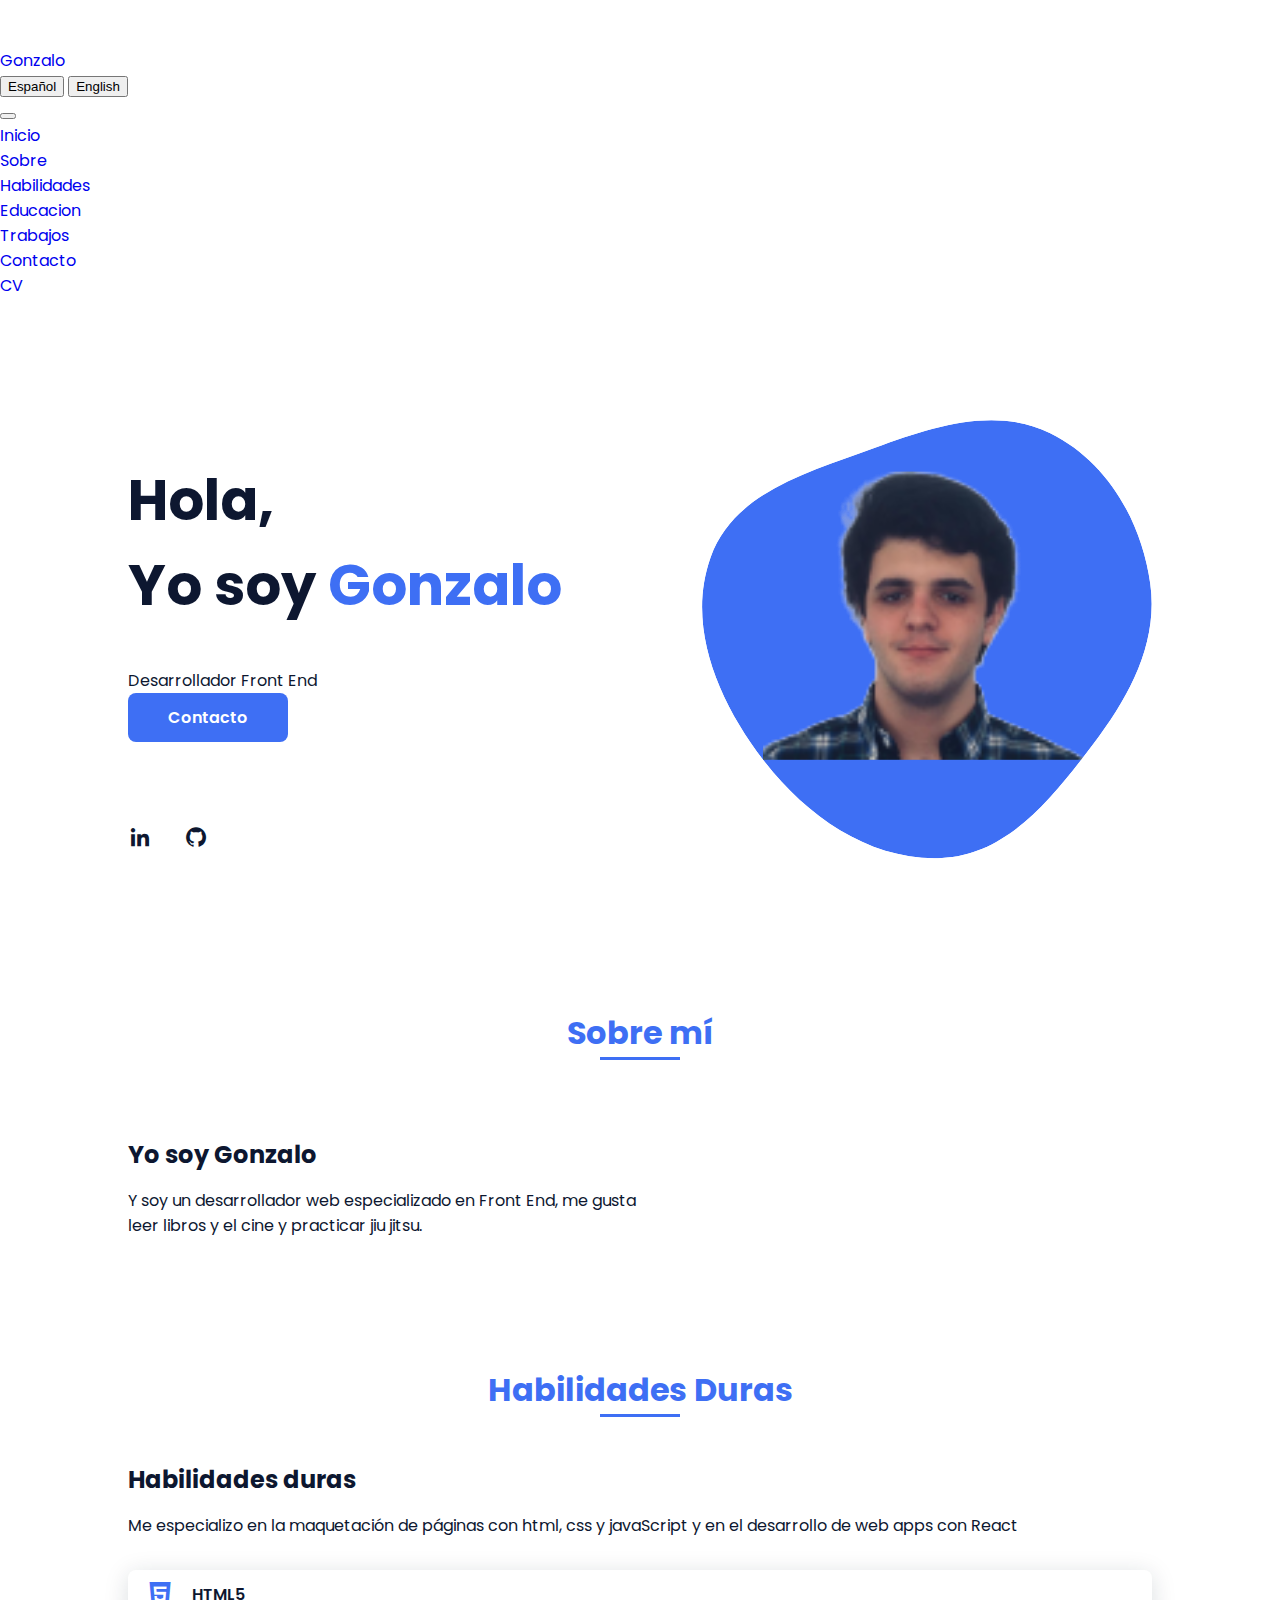
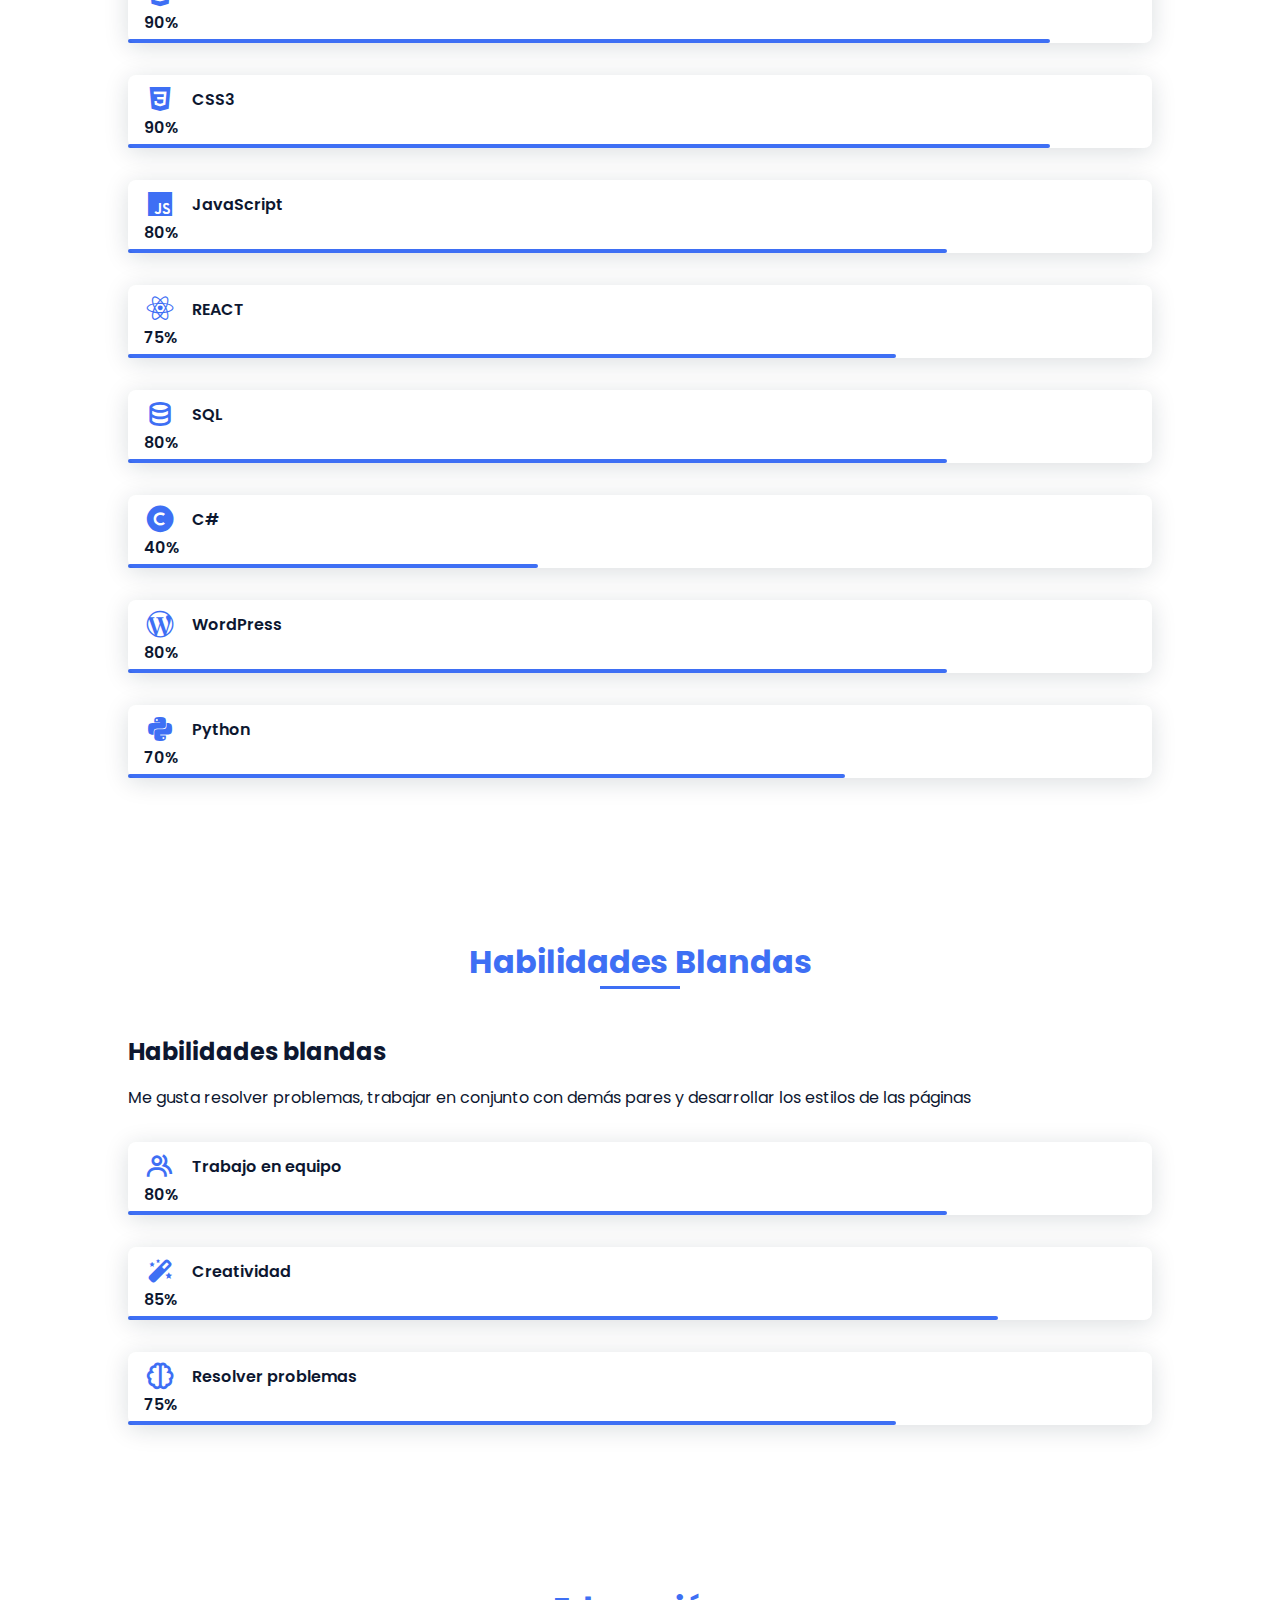
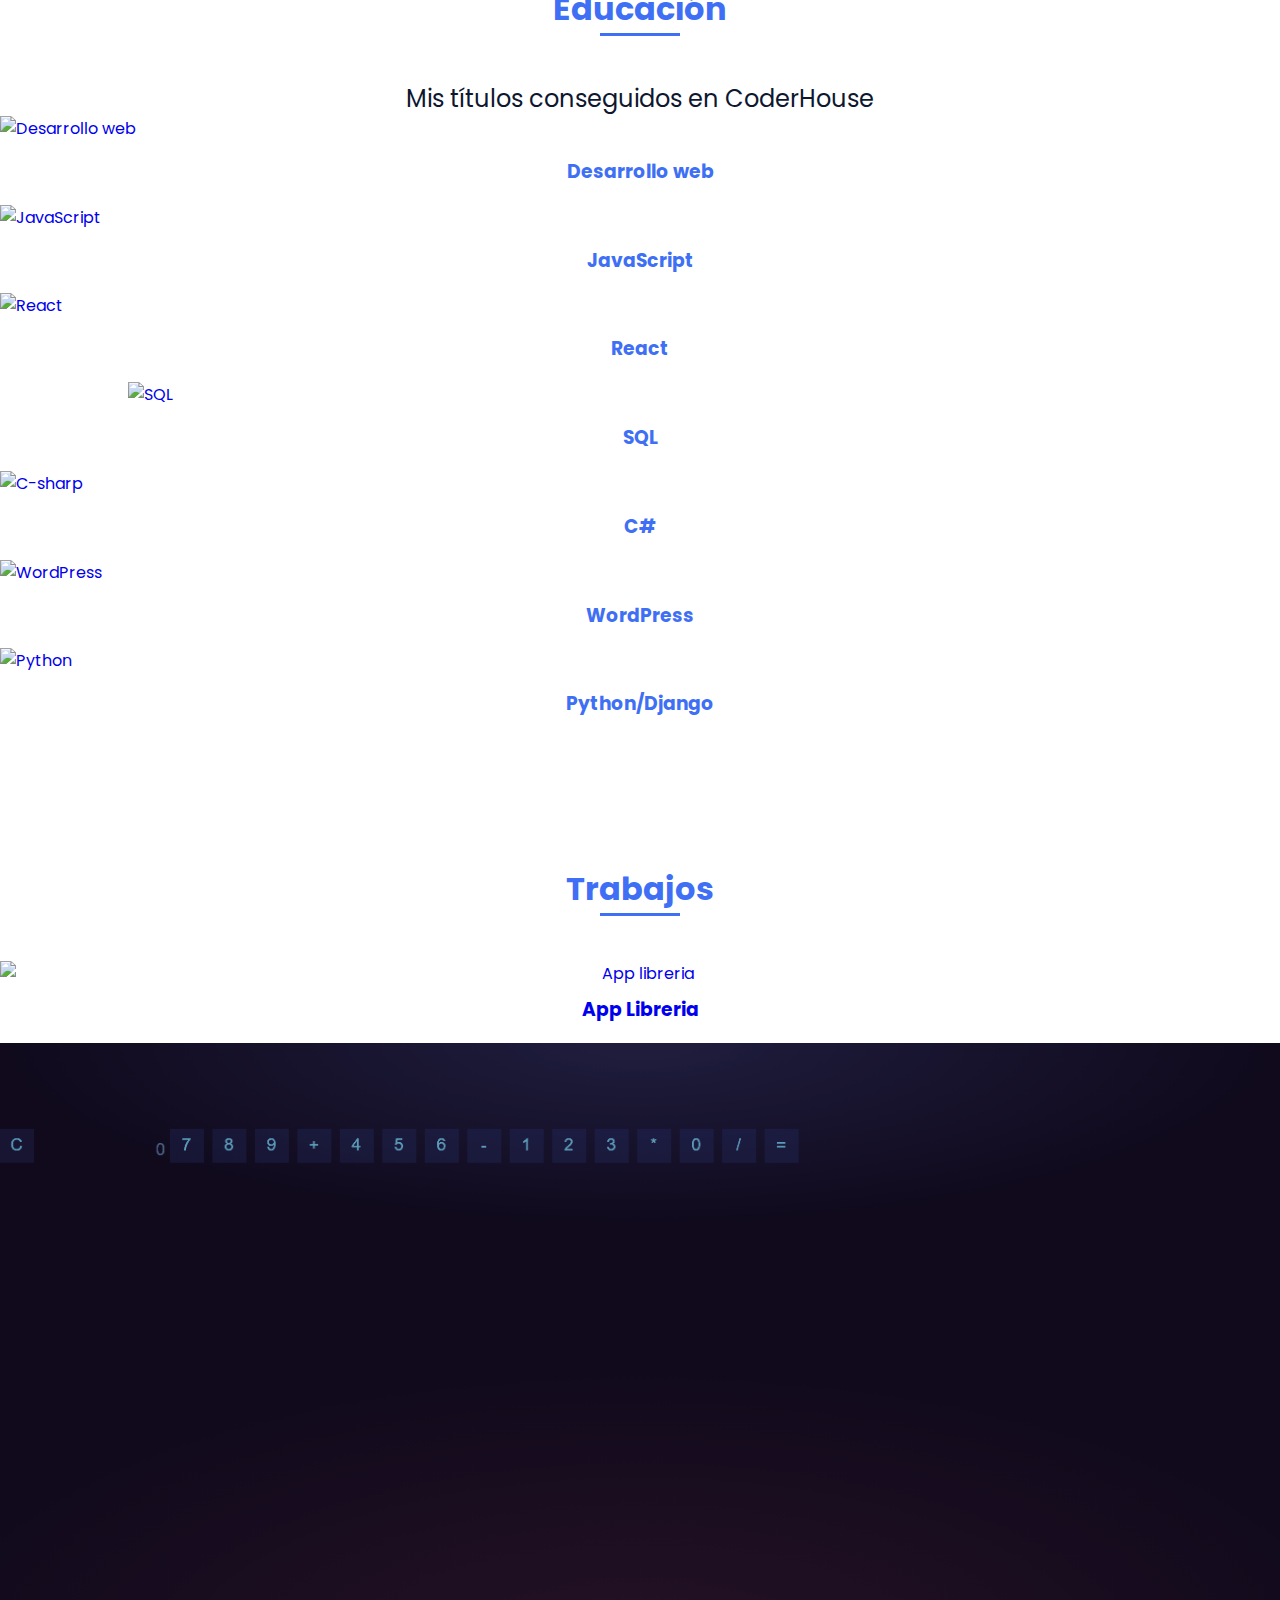
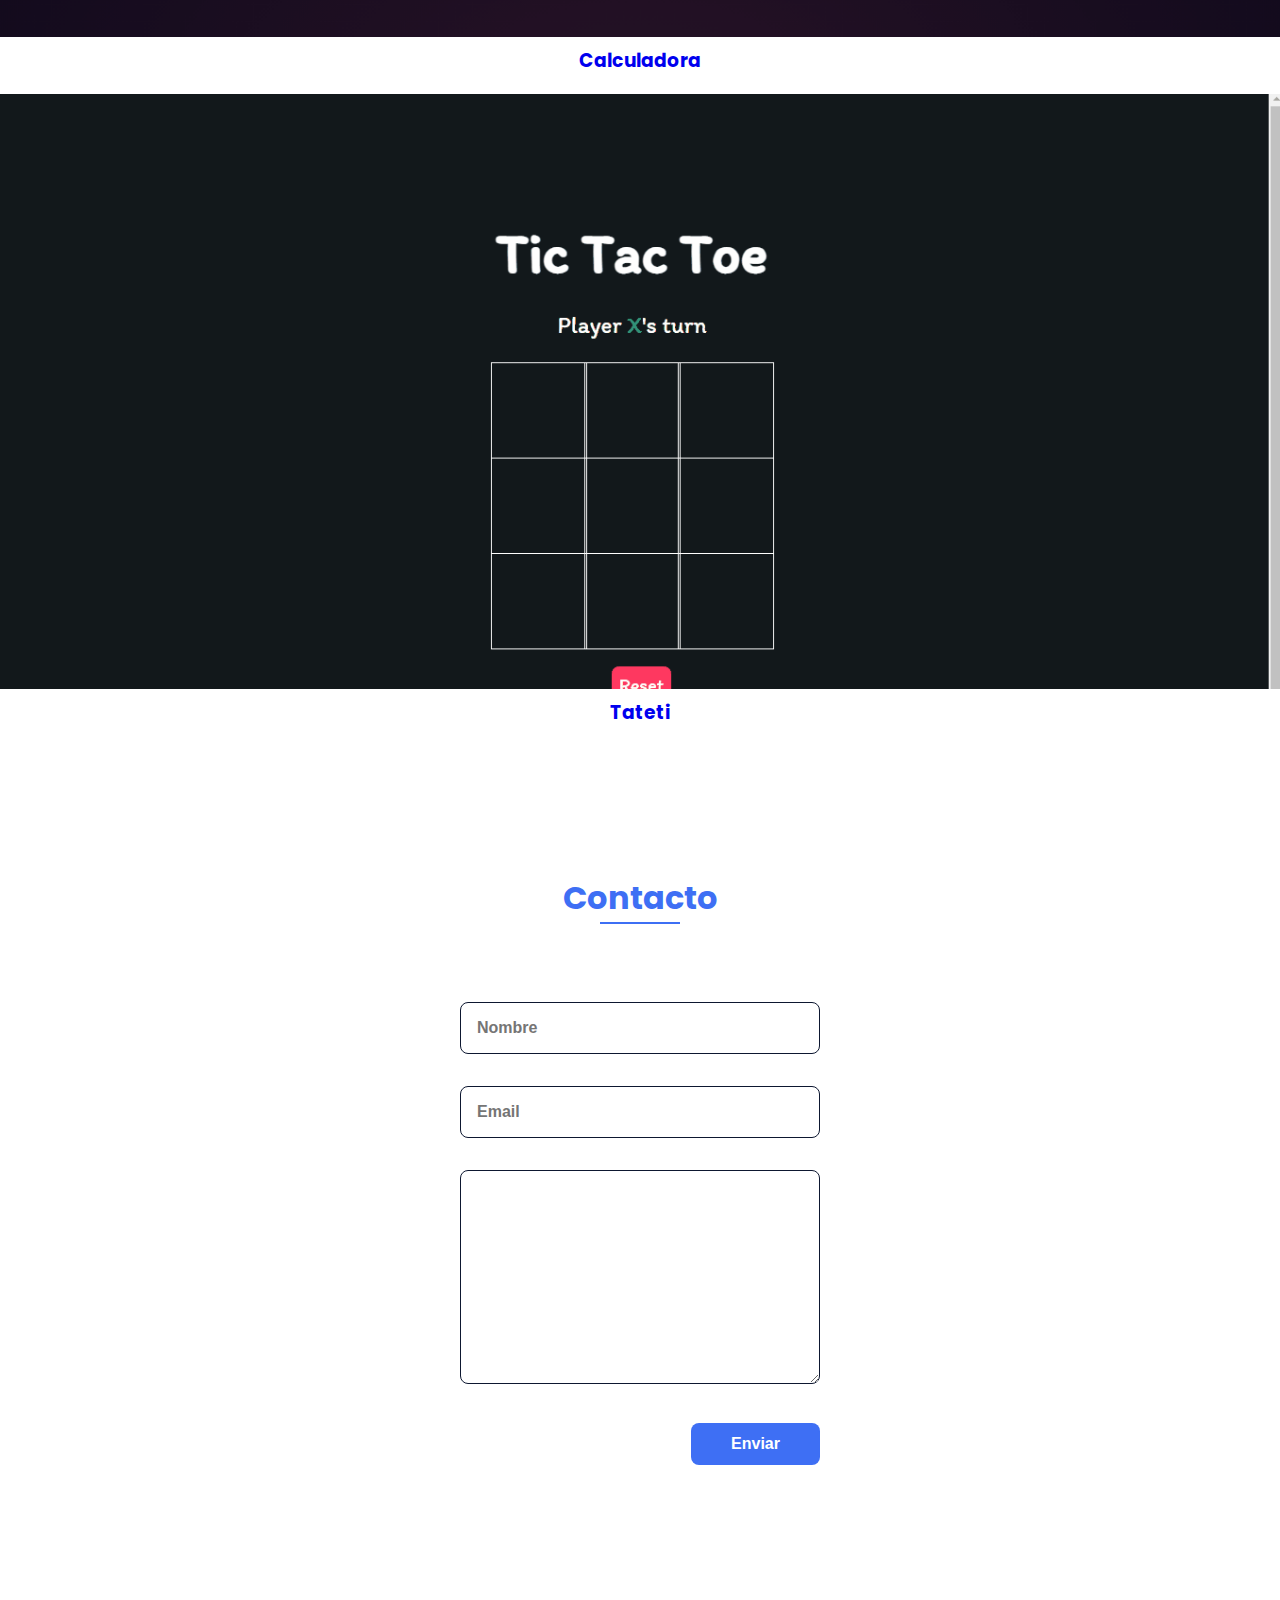
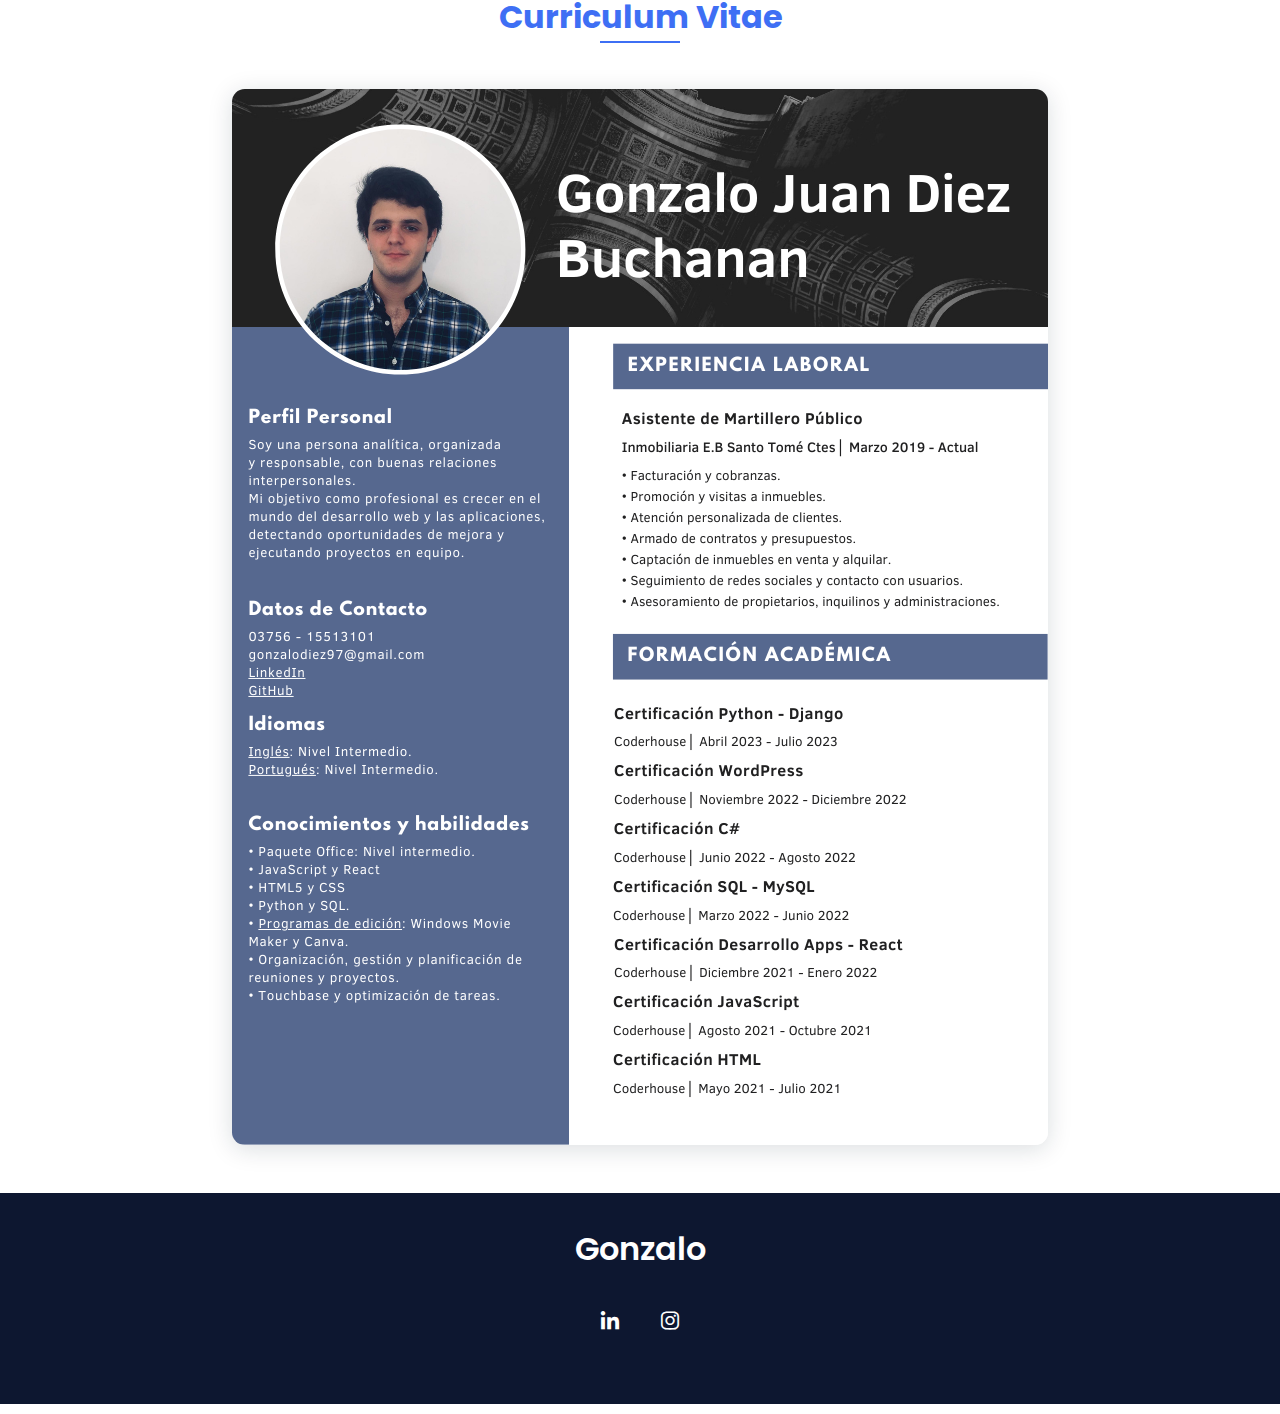
==== commit a66aa167: "Arreglos en estilos" ====
--- a/index.html
+++ b/index.html
@@ -445,7 +445,7 @@
 
         <!-- Sección en ingles / Section in english -->
 
-        <section id="content-en" style="display: none;">
+        <section id="content-en">
             <header>
                 <nav class="navbar navbar-expand-lg bg-body-tertiary">
                     <div class="container-fluid">
--- a/CSS/style.css
+++ b/CSS/style.css
@@ -51,6 +51,10 @@
   color: var(--second-color);
 }
 
+#content-en {
+  display: none;
+}
+
 h1, h2, p {
   margin: 0;
 }
@@ -107,74 +111,8 @@
 }
 
 /*===== NAV =====*/
-.nav {
-  height: var(--header-height);
-  display: flex;
-  justify-content: space-between;
-  align-items: center;
-  font-weight: var(--font-semi);
-}
-
-@media screen and (max-width: 767px) {
-  .nav__menu {
-    position: fixed;
-    top: var(--header-height);
-    right: -100%;
-    width: 80%;
-    height: 100%;
-    padding: 2rem;
-    background-color: var(--second-color);
-    transition: .5s;
-  }
-}
-
-.nav__item {
-  margin-bottom: var(--mb-4);
-}
-
-.nav__link {
-  position: relative;
-  color: #fff;
-}
-
-.nav__link:hover {
-  position: relative;
-}
-
-.nav__link:hover::after {
-  position: absolute;
-  content: '';
-  width: 100%;
-  height: 0.18rem;
-  left: 0;
-  top: 2rem;
-  background-color: var(--first-color);
-}
-
 .nav__logo {
   color: var(--second-color);
-}
-
-.nav__toggle {
-  color: var(--second-color);
-  font-size: 1.5rem;
-  cursor: pointer;
-}
-
-/*Active menu*/
-.active::after {
-  position: absolute;
-  content: '';
-  width: 100%;
-  height: 0.18rem;
-  left: 0;
-  top: 2rem;
-  background-color: var(--first-color);
-}
-
-/*=== Show menu ===*/
-.show {
-  right: 0;
 }
 
 /*===== HOME =====*/
@@ -293,8 +231,28 @@
   z-index: var(--z-back);
 }
 
-.skills__full {
-  width: 100%;
+.skills__web {
+  width: 90%;
+}
+
+.skills__js {
+  width: 80%;
+}
+
+.skills__react {
+  width: 75%;
+}
+
+.skills__sql {
+  width: 80%;
+}
+
+.skills__wp {
+  width: 80%;
+}
+
+.skills__py {
+  width: 70%;
 }
 
 .skills__c {
@@ -377,10 +335,6 @@
 }
 
 /* ===== CURRICULUM =====*/
-.cv__container {
-  row-gap: 2rem;
-}
-
 .cv__img img {
   box-shadow: 0px 4px 25px rgba(14, 36, 49, 0.15);
   border-radius: .8rem;
@@ -466,9 +420,6 @@
 }
 
 @media screen and (min-width: 768px) {
-  body {
-    margin: 0;
-  }
   .section {
     padding-top: 4rem;
     padding-bottom: 3rem;
@@ -479,23 +430,6 @@
   .section-title::after {
     width: 80px;
     top: 3rem;
-  }
-  .nav {
-    height: calc(var(--header-height) + 1.5rem);
-  }
-  .nav__list {
-    display: flex;
-    padding-top: 0;
-  }
-  .nav__item {
-    margin-left: var(--mb-6);
-    margin-bottom: 0;
-  }
-  .nav__toggle {
-    display: none;
-  }
-  .nav__link {
-    color: var(--second-color);
   }
   .home {
     padding: 8rem 0 2rem;
